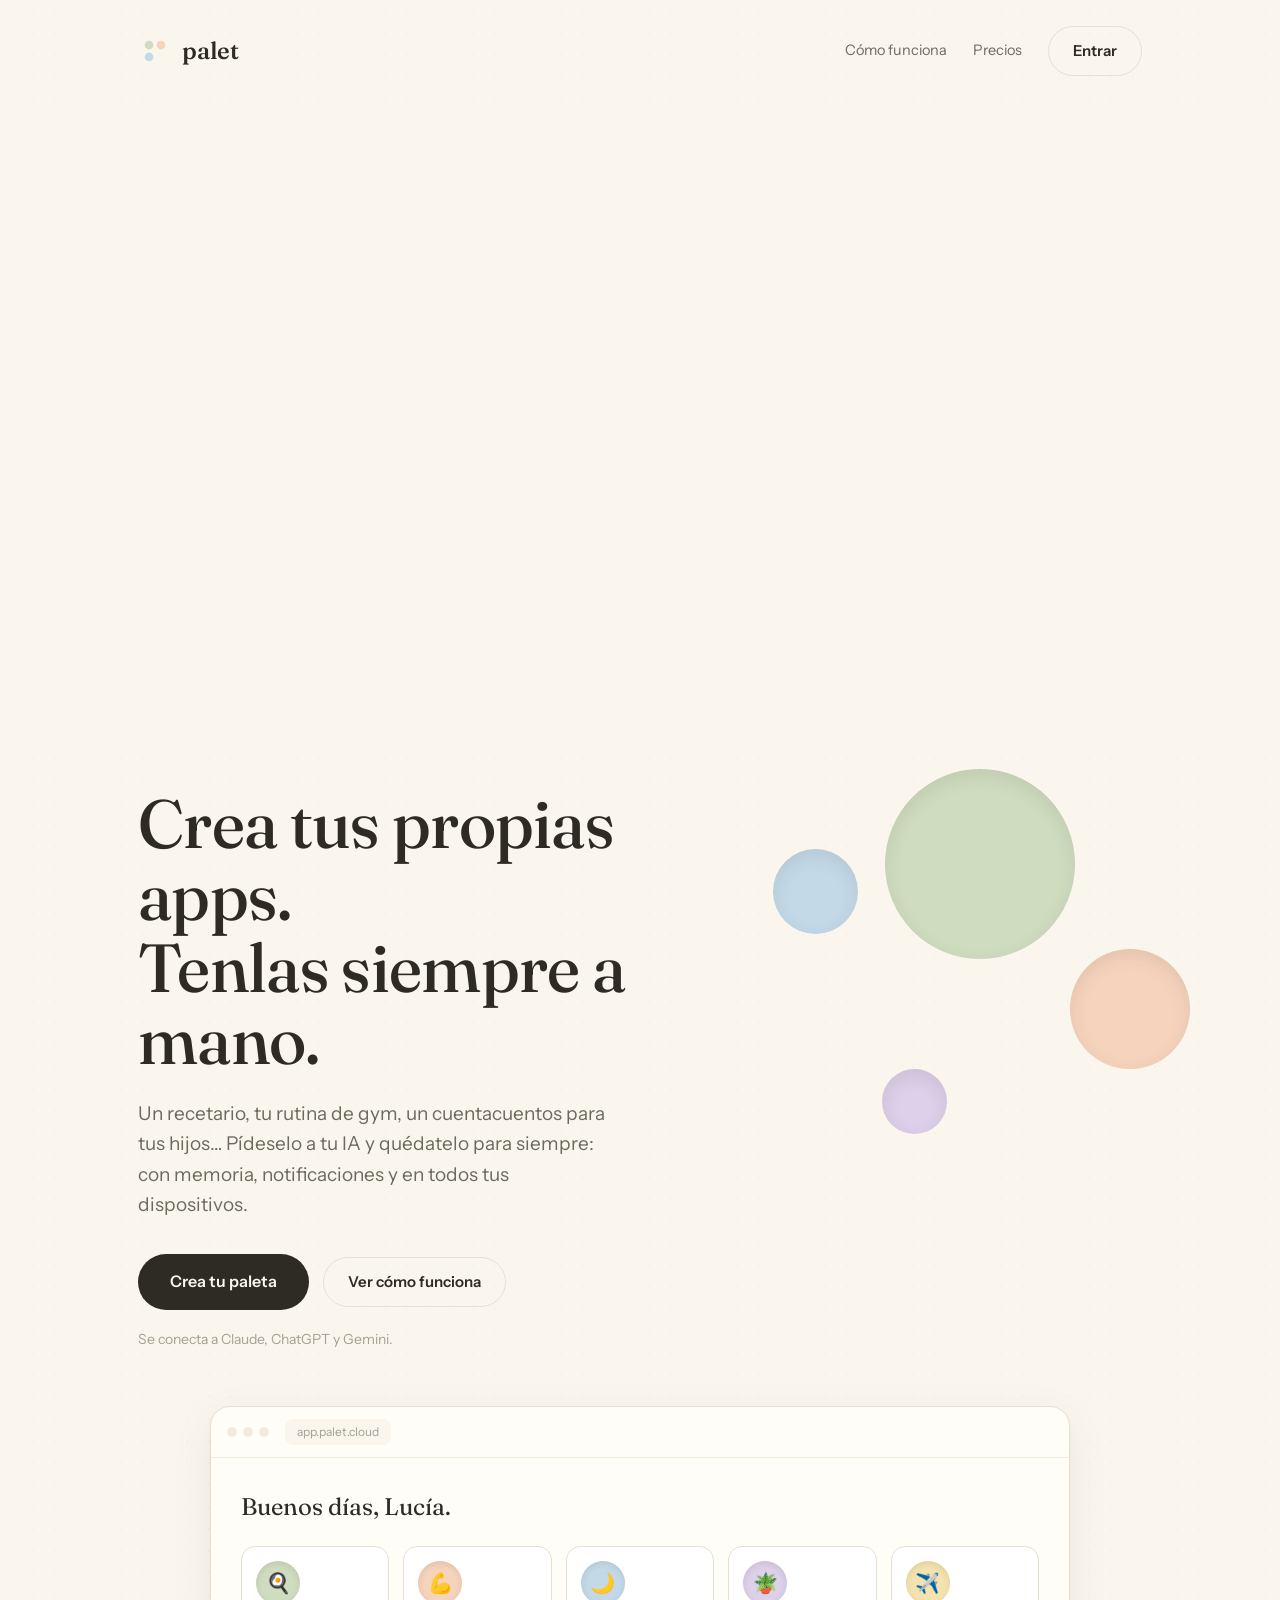
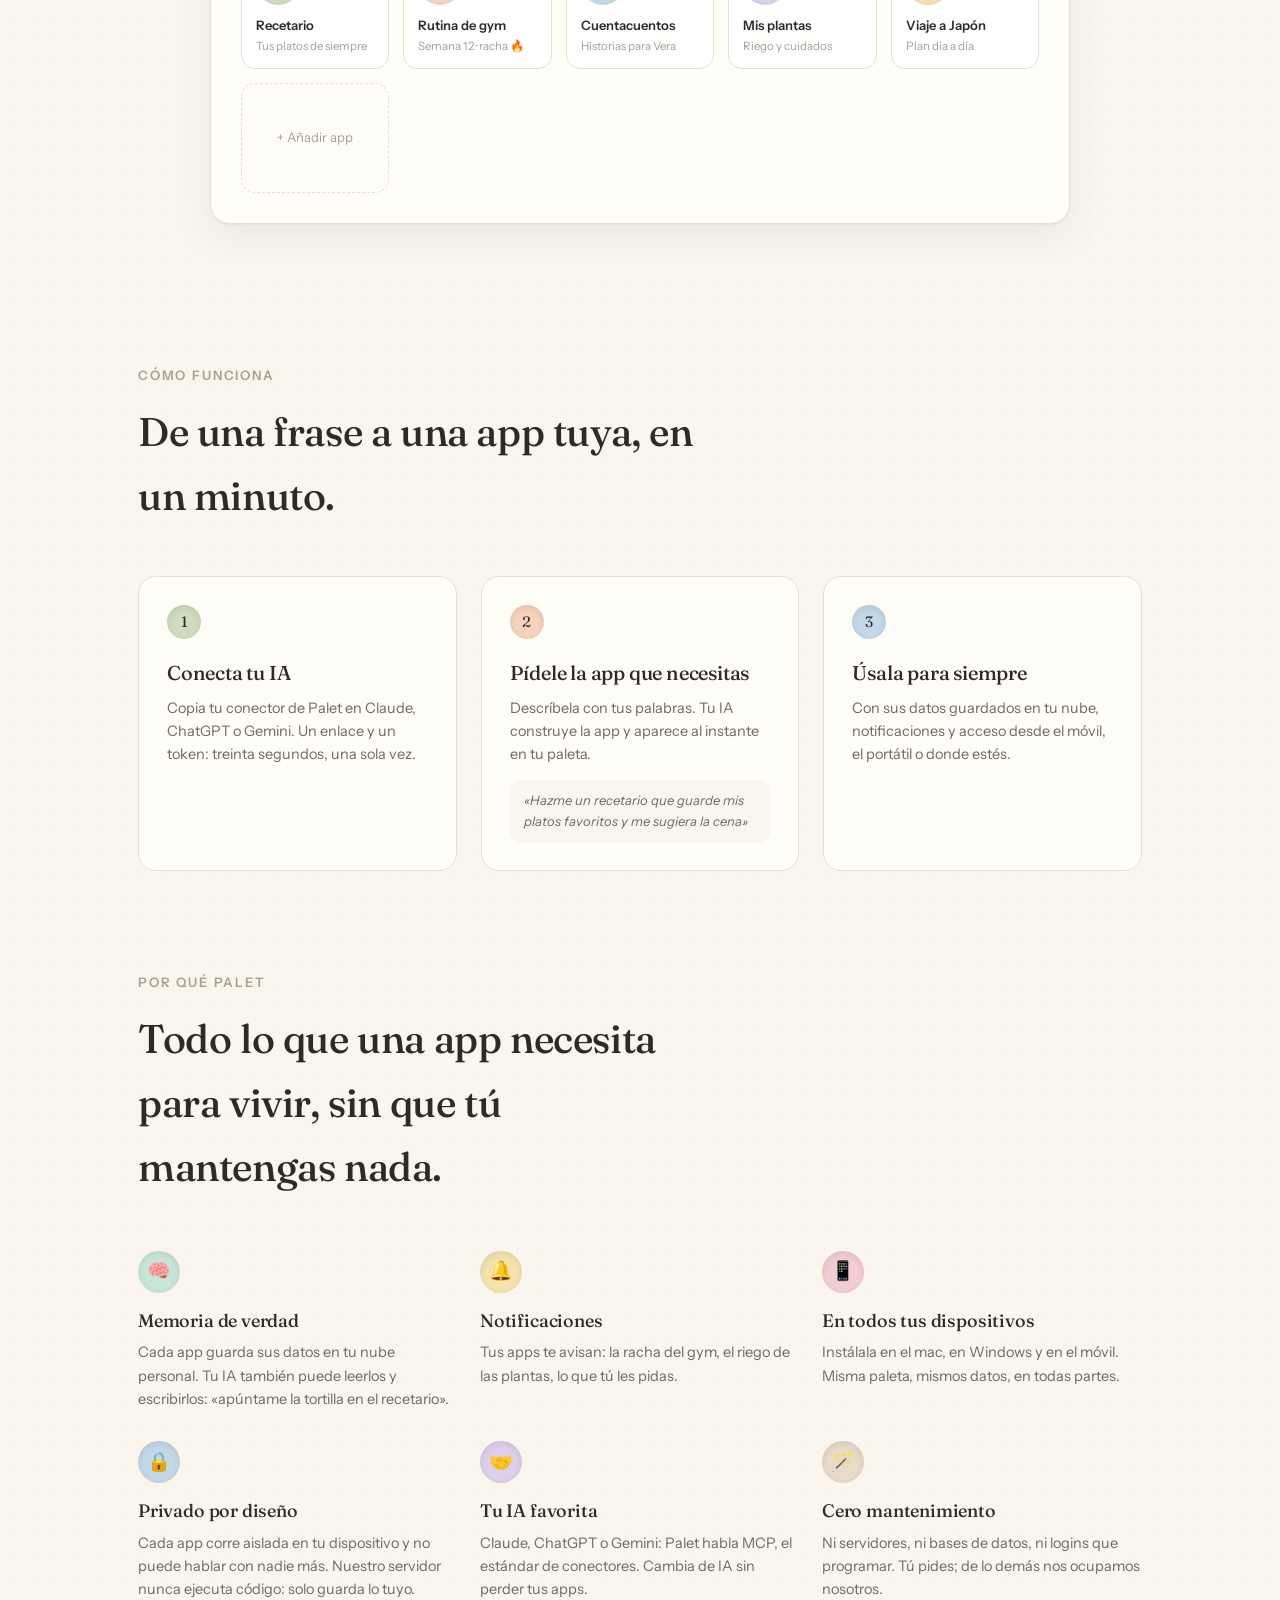
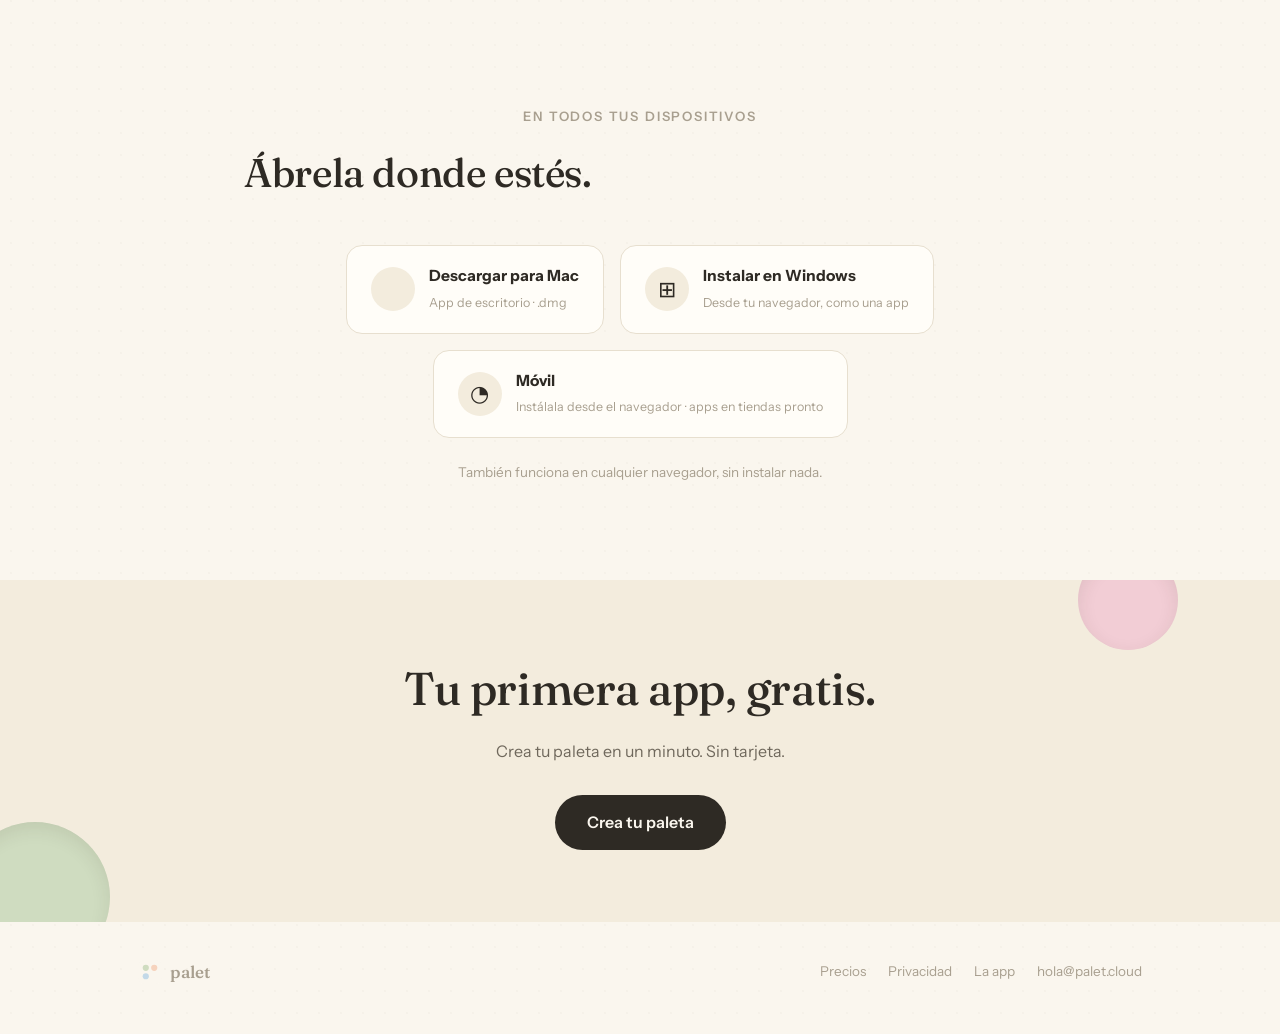
==== index.html @ 1992520c "vídeo de pincel en el hero Co-Authored-By: Claude Fable 5 <noreply@anthropic.com> Claude-Session: ht" ====
<!doctype html>
<html lang="es">
<head>
  <meta charset="utf-8">
  <meta name="viewport" content="width=device-width, initial-scale=1">
  <title>Palet — Crea tus propias apps. Tenlas siempre a mano.</title>
  <meta name="description" content="Pídele una app a tu IA y úsala para siempre: con memoria, notificaciones y en todos tus dispositivos. Palet se conecta a Claude, ChatGPT y Gemini.">
  <link rel="icon" href="icon.svg" type="image/svg+xml">
  <link rel="preconnect" href="https://fonts.googleapis.com">
  <link rel="preconnect" href="https://fonts.gstatic.com" crossorigin>
  <link href="https://fonts.googleapis.com/css2?family=Fraunces:ital,opsz,wght@0,9..144,300..700;1,9..144,300..700&family=Instrument+Sans:ital,wght@0,400..700;1,400..700&display=swap" rel="stylesheet">
  <link rel="stylesheet" href="styles.css">
  <meta property="og:title" content="Palet — Crea tus propias apps">
  <meta property="og:description" content="Tu paleta personal de utilidades creadas con IA: con memoria, notificaciones y en todos tus dispositivos.">
  <meta property="og:url" content="https://palet.cloud">
</head>
<body>

<div class="wrap">
  <nav>
    <a class="brand" href="/">
      <img src="icon.svg" alt="">
      <span>palet</span>
    </a>
    <div class="nav-links">
      <a href="#como">Cómo funciona</a>
      <a href="precios.html">Precios</a>
      <a class="btn ghost" href="https://app.palet.cloud">Entrar</a>
    </div>
  </nav>
</div>

<section class="reel">
  <video src="pincel.mp4" autoplay muted loop playsinline preload="metadata"></video>
</section>

<header class="hero">
  <span class="well" style="background:var(--sage);   width:190px;height:190px; top:30px;   right:16%;  animation-delay:0s"></span>
  <span class="well" style="background:var(--peach);  width:120px;height:120px; top:210px;  right:7%;   animation-delay:1.2s"></span>
  <span class="well" style="background:var(--sky);    width:85px; height:85px;  top:110px;  right:33%;  animation-delay:2.1s"></span>
  <span class="well" style="background:var(--lilac);  width:65px; height:65px;  top:330px;  right:26%;  animation-delay:0.7s"></span>
  <div class="wrap">
    <h1 class="reveal">Crea tus propias apps.<br>Tenlas siempre a mano.</h1>
    <p class="sub reveal d1">Un recetario, tu rutina de gym, un cuentacuentos para tus hijos… Pídeselo a tu IA y quédatelo para siempre: con memoria, notificaciones y en todos tus dispositivos.</p>
    <div class="cta-row reveal d2">
      <a class="btn big" href="https://app.palet.cloud">Crea tu paleta</a>
      <a class="btn ghost" href="#como">Ver cómo funciona</a>
    </div>
    <p class="connects reveal d3">Se conecta a Claude, ChatGPT y Gemini.</p>

    <div class="mock reveal d3" aria-hidden="true">
      <div class="mock-bar"><i></i><i></i><i></i><span>app.palet.cloud</span></div>
      <div class="mock-body">
        <div class="greet">Buenos días, Lucía.</div>
        <div class="mock-grid">
          <div class="tile"><span class="dot" style="background:var(--sage)">🍳</span>Recetario<small>Tus platos de siempre</small></div>
          <div class="tile"><span class="dot" style="background:var(--peach)">💪</span>Rutina de gym<small>Semana 12 · racha 🔥</small></div>
          <div class="tile"><span class="dot" style="background:var(--sky)">🌙</span>Cuentacuentos<small>Historias para Vera</small></div>
          <div class="tile"><span class="dot" style="background:var(--lilac)">🪴</span>Mis plantas<small>Riego y cuidados</small></div>
          <div class="tile"><span class="dot" style="background:var(--butter)">✈️</span>Viaje a Japón<small>Plan día a día</small></div>
          <div class="tile ghost-tile">+ Añadir app</div>
        </div>
      </div>
    </div>
  </div>
</header>

<section id="como">
  <div class="wrap">
    <p class="eyebrow">Cómo funciona</p>
    <h2>De una frase a una app tuya, en un minuto.</h2>
    <div class="steps">
      <div class="step">
        <span class="num" style="background:var(--sage)">1</span>
        <h3>Conecta tu IA</h3>
        <p>Copia tu conector de Palet en Claude, ChatGPT o Gemini. Un enlace y un token: treinta segundos, una sola vez.</p>
      </div>
      <div class="step">
        <span class="num" style="background:var(--peach)">2</span>
        <h3>Pídele la app que necesitas</h3>
        <p>Descríbela con tus palabras. Tu IA construye la app y aparece al instante en tu paleta.</p>
        <div class="example">«Hazme un recetario que guarde mis platos favoritos y me sugiera la cena»</div>
      </div>
      <div class="step">
        <span class="num" style="background:var(--sky)">3</span>
        <h3>Úsala para siempre</h3>
        <p>Con sus datos guardados en tu nube, notificaciones y acceso desde el móvil, el portátil o donde estés.</p>
      </div>
    </div>
  </div>
</section>

<section>
  <div class="wrap">
    <p class="eyebrow">Por qué Palet</p>
    <h2>Todo lo que una app necesita para vivir, sin que tú mantengas nada.</h2>
    <div class="features">
      <div class="feature">
        <span class="ico" style="background:var(--mint)">🧠</span>
        <h3>Memoria de verdad</h3>
        <p>Cada app guarda sus datos en tu nube personal. Tu IA también puede leerlos y escribirlos: «apúntame la tortilla en el recetario».</p>
      </div>
      <div class="feature">
        <span class="ico" style="background:var(--butter)">🔔</span>
        <h3>Notificaciones</h3>
        <p>Tus apps te avisan: la racha del gym, el riego de las plantas, lo que tú les pidas.</p>
      </div>
      <div class="feature">
        <span class="ico" style="background:var(--rose)">📱</span>
        <h3>En todos tus dispositivos</h3>
        <p>Instálala en el mac, en Windows y en el móvil. Misma paleta, mismos datos, en todas partes.</p>
      </div>
      <div class="feature">
        <span class="ico" style="background:var(--sky)">🔒</span>
        <h3>Privado por diseño</h3>
        <p>Cada app corre aislada en tu dispositivo y no puede hablar con nadie más. Nuestro servidor nunca ejecuta código: solo guarda lo tuyo.</p>
      </div>
      <div class="feature">
        <span class="ico" style="background:var(--lilac)">🤝</span>
        <h3>Tu IA favorita</h3>
        <p>Claude, ChatGPT o Gemini: Palet habla MCP, el estándar de conectores. Cambia de IA sin perder tus apps.</p>
      </div>
      <div class="feature">
        <span class="ico" style="background:var(--sand)">🪄</span>
        <h3>Cero mantenimiento</h3>
        <p>Ni servidores, ni bases de datos, ni logins que programar. Tú pides; de lo demás nos ocupamos nosotros.</p>
      </div>
    </div>
  </div>
</section>

<section id="descargar">
  <div class="wrap">
    <p class="eyebrow">En todos tus dispositivos</p>
    <h2>Ábrela donde estés.</h2>
    <div class="downloads">
      <a class="download" href="https://github.com/javiarenas/palet-site/releases/latest/download/Palet.dmg">
        <span class="dl-ico"></span>
        <span><strong>Descargar para Mac</strong><small>App de escritorio · .dmg</small></span>
      </a>
      <a class="download" href="https://app.palet.cloud" data-install>
        <span class="dl-ico">⊞</span>
        <span><strong>Instalar en Windows</strong><small>Desde tu navegador, como una app</small></span>
      </a>
      <a class="download" href="https://app.palet.cloud">
        <span class="dl-ico">◔</span>
        <span><strong>Móvil</strong><small>Instálala desde el navegador · apps en tiendas pronto</small></span>
      </a>
    </div>
    <p class="dl-note">También funciona en cualquier navegador, sin instalar nada.</p>
  </div>
</section>

<div class="cta-band">
  <span class="well" style="background:var(--sage);  width:150px;height:150px; left:-40px; bottom:-50px"></span>
  <span class="well" style="background:var(--rose);  width:100px;height:100px; right:8%;  top:-30px"></span>
  <h2>Tu primera app, gratis.</h2>
  <p>Crea tu paleta en un minuto. Sin tarjeta.</p>
  <a class="btn big" href="https://app.palet.cloud">Crea tu paleta</a>
</div>

<footer>
  <div class="wrap">
    <a class="brand" href="/" style="gap:8px"><img src="icon.svg" alt="" style="width:24px;height:24px;border-radius:6px"><span style="font-size:17px">palet</span></a>
    <div class="links">
      <a href="precios.html">Precios</a>
      <a href="privacidad.html">Privacidad</a>
      <a href="https://app.palet.cloud">La app</a>
      <a href="mailto:hola@palet.cloud">hola@palet.cloud</a>
    </div>
  </div>
</footer>

<script>
  let deferred;
  window.addEventListener("beforeinstallprompt", (e) => { e.preventDefault(); deferred = e; });
  document.querySelector("[data-install]")?.addEventListener("click", async (e) => {
    if (deferred) { e.preventDefault(); deferred.prompt(); deferred = null; }
  });
</script>
</body>
</html>
---- styles.css ----
/* palet.cloud — web de producto */

:root {
  --cream: #faf6ee;
  --cream-deep: #f3ecdd;
  --paper: #fffdf8;
  --ink: #2e2a24;
  --ink-soft: #6f685c;
  --ink-faint: #a89f8f;
  --line: #e7dfcf;
  --sage: #cfdcc0;
  --peach: #f6d3bd;
  --sky: #c3d9e8;
  --lilac: #dcd0ea;
  --butter: #f4e3ae;
  --rose: #f2cdd5;
  --mint: #c8e6d7;
  --sand: #e8dcc8;
  --font-display: "Fraunces", Georgia, serif;
  --font-body: "Instrument Sans", -apple-system, sans-serif;
  --shadow: 0 1px 2px rgba(62, 51, 34, 0.05), 0 12px 40px rgba(62, 51, 34, 0.08);
}

* { box-sizing: border-box; }

body {
  margin: 0;
  background: var(--cream);
  color: var(--ink);
  font-family: var(--font-body);
  font-size: 16px;
  line-height: 1.6;
  -webkit-font-smoothing: antialiased;
  background-image: radial-gradient(rgba(62, 51, 34, 0.025) 1px, transparent 1px);
  background-size: 22px 22px;
}

.wrap { max-width: 1060px; margin: 0 auto; padding: 0 28px; }

h1, h2, h3 { font-family: var(--font-display); font-weight: 480; letter-spacing: -0.01em; margin: 0; }

a { color: inherit; }

/* ——— nav ——— */

nav {
  display: flex; align-items: center; justify-content: space-between;
  padding: 26px 0;
}
.brand { display: flex; align-items: center; gap: 10px; text-decoration: none; }
.brand img { width: 34px; height: 34px; border-radius: 9px; }
.brand span { font-family: var(--font-display); font-size: 24px; font-weight: 550; }
.nav-links { display: flex; align-items: center; gap: 26px; font-size: 14.5px; }
.nav-links a { text-decoration: none; color: var(--ink-soft); }
.nav-links a:hover { color: var(--ink); }

.btn {
  display: inline-block; text-decoration: none; border: 0; cursor: pointer;
  border-radius: 999px; padding: 12px 24px; font-size: 15px; font-weight: 600;
  background: var(--ink); color: var(--cream); font-family: var(--font-body);
  transition: transform 0.16s ease, box-shadow 0.16s ease;
}
.btn:hover { transform: translateY(-2px); box-shadow: var(--shadow); }
.btn.big { padding: 15px 32px; font-size: 16px; }
.btn.ghost { background: transparent; color: var(--ink); border: 1px solid var(--line); }
.btn.ghost:hover { background: var(--paper); }

/* ——— hero ——— */

.hero { position: relative; padding: 72px 0 40px; overflow: hidden; }
.hero h1 {
  font-size: clamp(40px, 6.5vw, 68px);
  line-height: 1.06; max-width: 640px; position: relative; z-index: 1;
}
.hero p.sub {
  font-size: 19px; color: var(--ink-soft); max-width: 480px;
  margin: 24px 0 34px; position: relative; z-index: 1;
}
.hero .connects { font-size: 14px; color: var(--ink-faint); margin-top: 18px; position: relative; z-index: 1; }
.hero .cta-row { display: flex; gap: 14px; align-items: center; position: relative; z-index: 1; flex-wrap: wrap; }

.well { position: absolute; border-radius: 50%; box-shadow: inset 0 6px 18px rgba(62, 51, 34, 0.10); }
.hero .well { animation: floaty 9s ease-in-out infinite; }
@keyframes floaty { 0%, 100% { transform: translateY(0); } 50% { transform: translateY(-14px); } }

/* ——— mock de la app ——— */

.mock {
  margin: 56px auto 0; max-width: 860px;
  background: var(--paper); border: 1px solid var(--line); border-radius: 20px;
  box-shadow: var(--shadow); overflow: hidden; position: relative; z-index: 1;
}
.mock .mock-bar {
  display: flex; align-items: center; gap: 6px; padding: 12px 16px;
  border-bottom: 1px solid var(--cream-deep);
}
.mock .mock-bar i { width: 10px; height: 10px; border-radius: 50%; background: var(--cream-deep); }
.mock .mock-bar span {
  margin-left: 10px; font-size: 12px; color: var(--ink-faint);
  background: var(--cream); border-radius: 8px; padding: 3px 12px;
}
.mock-body { padding: 30px; }
.mock-body .greet { font-family: var(--font-display); font-size: 24px; }
.mock-grid { display: grid; grid-template-columns: repeat(auto-fill, minmax(130px, 1fr)); gap: 14px; margin-top: 20px; }
.tile {
  background: #fff; border: 1px solid var(--line); border-radius: 14px; padding: 14px;
  font-size: 13px; font-weight: 600;
}
.tile .dot {
  width: 44px; height: 44px; border-radius: 50%; display: grid; place-items: center;
  font-size: 20px; margin-bottom: 10px; box-shadow: inset 0 2px 6px rgba(62, 51, 34, 0.12);
}
.tile small { display: block; font-weight: 400; color: var(--ink-faint); font-size: 11.5px; line-height: 1.4; margin-top: 2px; }
.tile.ghost-tile {
  border-style: dashed; background: transparent; display: grid; place-items: center;
  color: var(--ink-faint); font-weight: 400; min-height: 110px;
}

/* ——— secciones ——— */

section { padding: 88px 0 0; }
.eyebrow {
  font-size: 13px; letter-spacing: 0.14em; text-transform: uppercase;
  color: var(--ink-faint); margin-bottom: 14px; font-weight: 600;
}
section > .wrap > h2 { font-size: clamp(28px, 4vw, 40px); max-width: 560px; }
.section-sub { color: var(--ink-soft); max-width: 520px; margin-top: 14px; }

.steps { display: grid; grid-template-columns: repeat(3, 1fr); gap: 24px; margin-top: 48px; }
@media (max-width: 800px) { .steps { grid-template-columns: 1fr; } }
.step {
  background: var(--paper); border: 1px solid var(--line); border-radius: 18px; padding: 28px;
}
.step .num {
  font-family: var(--font-display); font-size: 15px; width: 34px; height: 34px;
  border-radius: 50%; display: grid; place-items: center; margin-bottom: 18px;
  box-shadow: inset 0 2px 6px rgba(62, 51, 34, 0.12);
}
.step h3 { font-size: 20px; margin-bottom: 8px; }
.step p { color: var(--ink-soft); font-size: 14.5px; margin: 0; }
.step .example {
  margin-top: 14px; background: var(--cream); border-radius: 10px; padding: 10px 14px;
  font-size: 13px; color: var(--ink-soft); font-style: italic;
}

.features { display: grid; grid-template-columns: repeat(3, 1fr); gap: 22px; margin-top: 48px; }
@media (max-width: 800px) { .features { grid-template-columns: 1fr; } }
.feature { padding: 4px 0; }
.feature .ico {
  width: 42px; height: 42px; border-radius: 50%; display: grid; place-items: center;
  font-size: 19px; margin-bottom: 14px; box-shadow: inset 0 2px 6px rgba(62, 51, 34, 0.12);
}
.feature h3 { font-size: 18px; margin-bottom: 6px; }
.feature p { color: var(--ink-soft); font-size: 14.5px; margin: 0; }

/* ——— banda final ——— */

.cta-band {
  margin: 96px 0 0; padding: 72px 28px; text-align: center;
  background: var(--cream-deep); position: relative; overflow: hidden;
}
.cta-band h2 { font-size: clamp(30px, 4.5vw, 46px); position: relative; z-index: 1; }
.cta-band p { color: var(--ink-soft); margin: 14px 0 30px; position: relative; z-index: 1; }
.cta-band .btn { position: relative; z-index: 1; }

footer { padding: 36px 0 48px; }
footer .wrap { display: flex; align-items: center; justify-content: space-between; gap: 16px; flex-wrap: wrap; }
footer, footer a { color: var(--ink-faint); font-size: 13.5px; text-decoration: none; }
footer a:hover { color: var(--ink); }
footer .links { display: flex; gap: 22px; }

/* ——— pricing ——— */

.pricing-head { text-align: center; padding: 64px 0 8px; }
.pricing-head h1 { font-size: clamp(34px, 5vw, 54px); }
.pricing-head p { color: var(--ink-soft); max-width: 460px; margin: 18px auto 0; }

.plans { display: grid; grid-template-columns: repeat(3, 1fr); gap: 22px; margin-top: 54px; align-items: stretch; }
@media (max-width: 860px) { .plans { grid-template-columns: 1fr; max-width: 420px; margin-left: auto; margin-right: auto; } }
.plan {
  background: var(--paper); border: 1px solid var(--line); border-radius: 20px;
  padding: 32px 28px; display: flex; flex-direction: column; position: relative;
}
.plan.featured { border-color: var(--ink); box-shadow: var(--shadow); }
.plan .tag {
  position: absolute; top: -12px; left: 28px; background: var(--ink); color: var(--cream);
  font-size: 11.5px; font-weight: 700; letter-spacing: 0.06em; border-radius: 999px; padding: 4px 12px;
}
.plan .well-mini {
  width: 40px; height: 40px; border-radius: 50%; box-shadow: inset 0 2px 6px rgba(62,51,34,.12);
  margin-bottom: 16px;
}
.plan h2 { font-size: 26px; }
.plan .price { font-size: 34px; font-family: var(--font-display); margin: 14px 0 2px; }
.plan .price small { font-size: 14px; font-family: var(--font-body); color: var(--ink-faint); }
.plan .for { color: var(--ink-soft); font-size: 14px; margin-bottom: 20px; }
.plan ul { list-style: none; padding: 0; margin: 0 0 28px; flex: 1; }
.plan li { padding: 8px 0; border-bottom: 1px solid var(--cream-deep); font-size: 14.5px; color: var(--ink-soft); }
.plan li strong { color: var(--ink); }
.plan .btn { text-align: center; }

.faq { max-width: 680px; margin: 80px auto 0; }
.faq h2 { font-size: 30px; margin-bottom: 24px; }
.faq details {
  border-bottom: 1px solid var(--line); padding: 18px 0;
}
.faq summary { cursor: pointer; font-weight: 600; font-size: 15.5px; }
.faq details p { color: var(--ink-soft); font-size: 14.5px; margin: 12px 0 0; }

/* ——— reveal ——— */

.reveal { opacity: 0; transform: translateY(18px); animation: rise 0.7s ease forwards; }
.reveal.d1 { animation-delay: 0.08s; } .reveal.d2 { animation-delay: 0.16s; } .reveal.d3 { animation-delay: 0.24s; }
@keyframes rise { to { opacity: 1; transform: translateY(0); } }
@media (prefers-reduced-motion: reduce) {
  .reveal { animation: none; opacity: 1; transform: none; }
  .hero .well { animation: none; }
}


/* ————— descargas ————— */
#descargar { text-align: center; }
.downloads { display: flex; gap: 16px; justify-content: center; flex-wrap: wrap; margin-top: 40px; }
.download {
  display: flex; align-items: center; gap: 14px; text-decoration: none;
  background: var(--paper); border: 1px solid var(--line); border-radius: 16px;
  padding: 18px 24px; min-width: 240px; text-align: left;
  transition: transform 0.16s ease, box-shadow 0.16s ease;
}
.download:hover { transform: translateY(-2px); box-shadow: var(--shadow); }
.download .dl-ico {
  width: 44px; height: 44px; border-radius: 50%; display: grid; place-items: center;
  font-size: 22px; background: var(--cream-deep); flex-shrink: 0;
}
.download strong { display: block; font-size: 15.5px; }
.download small { color: var(--ink-faint); font-size: 12.5px; }
.dl-note { color: var(--ink-faint); font-size: 13.5px; margin-top: 24px; }

/* ——— reel de pincel (vídeo de marca 21:9) ——— */
.reel { width: 100%; background: #faf6ee; line-height: 0; }
.reel video { width: 100%; height: auto; display: block; aspect-ratio: 21 / 9; object-fit: cover; }
.hero { padding-top: 48px; }
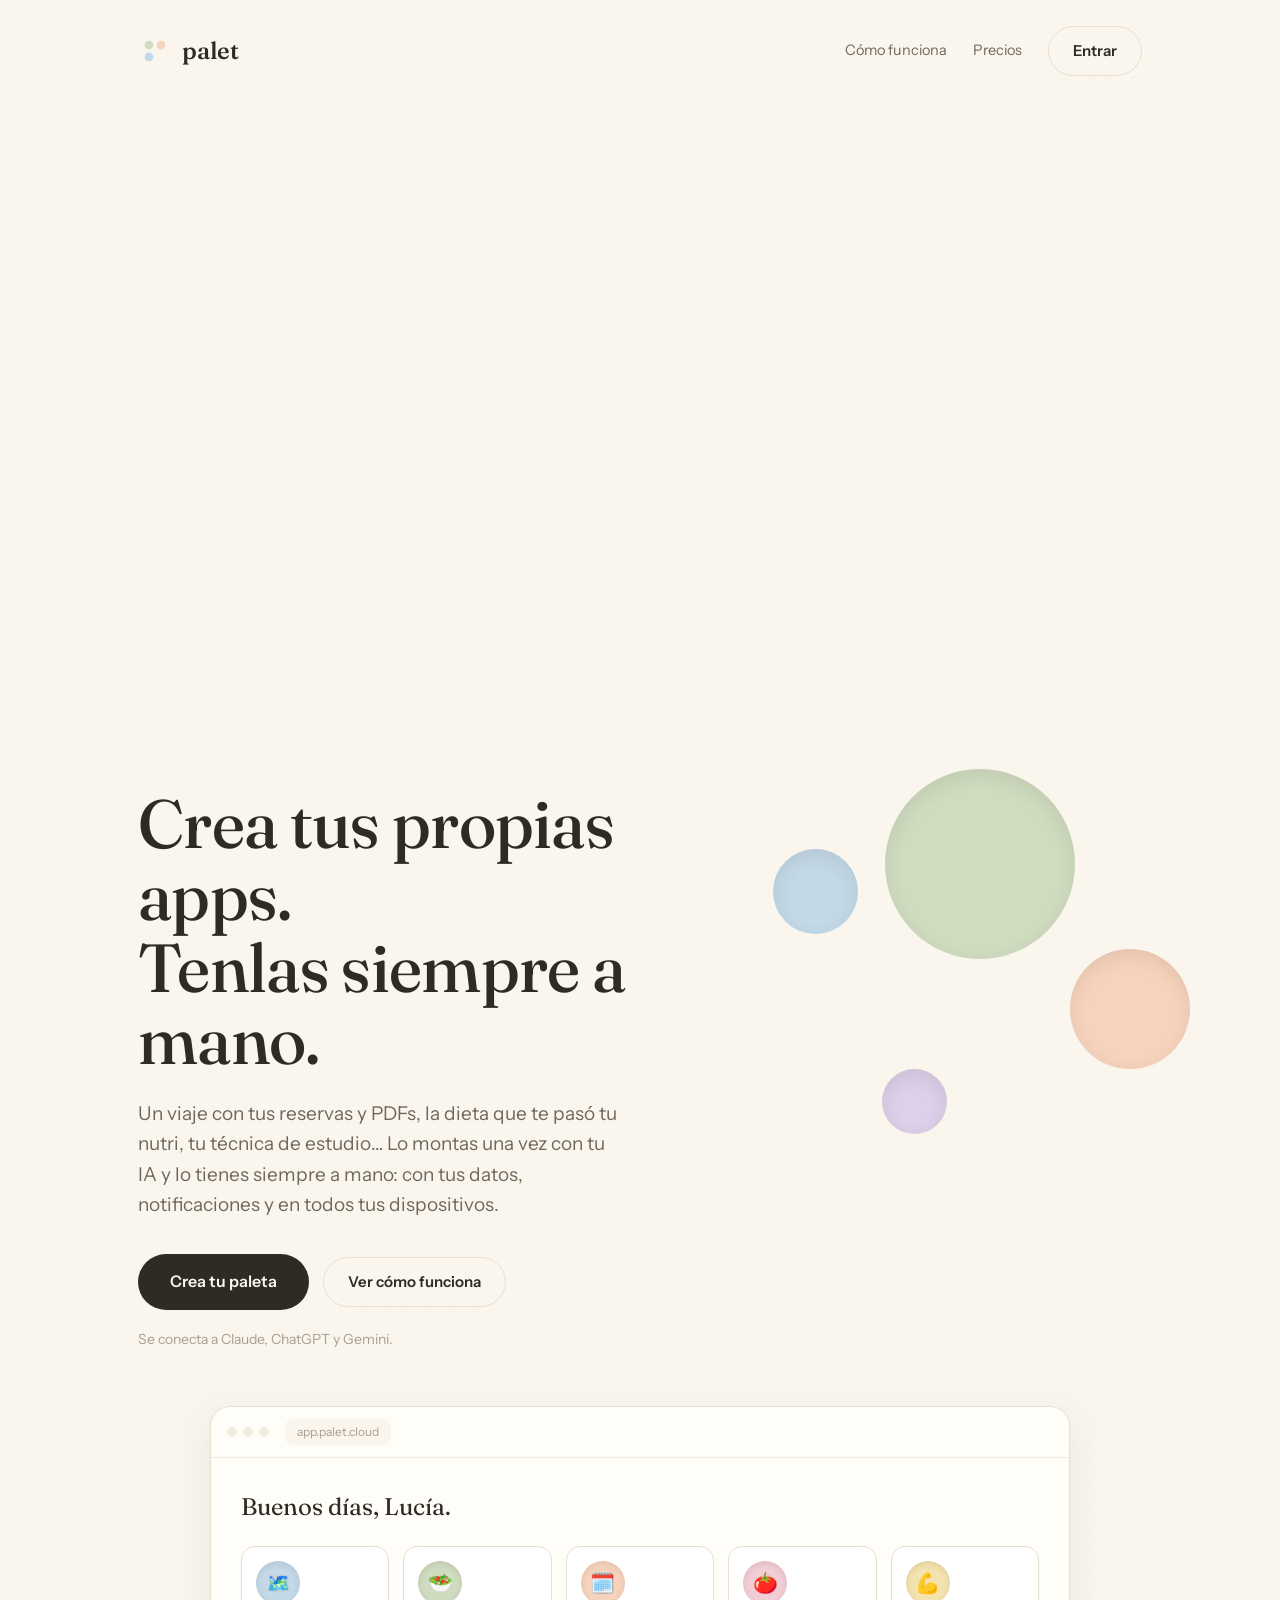
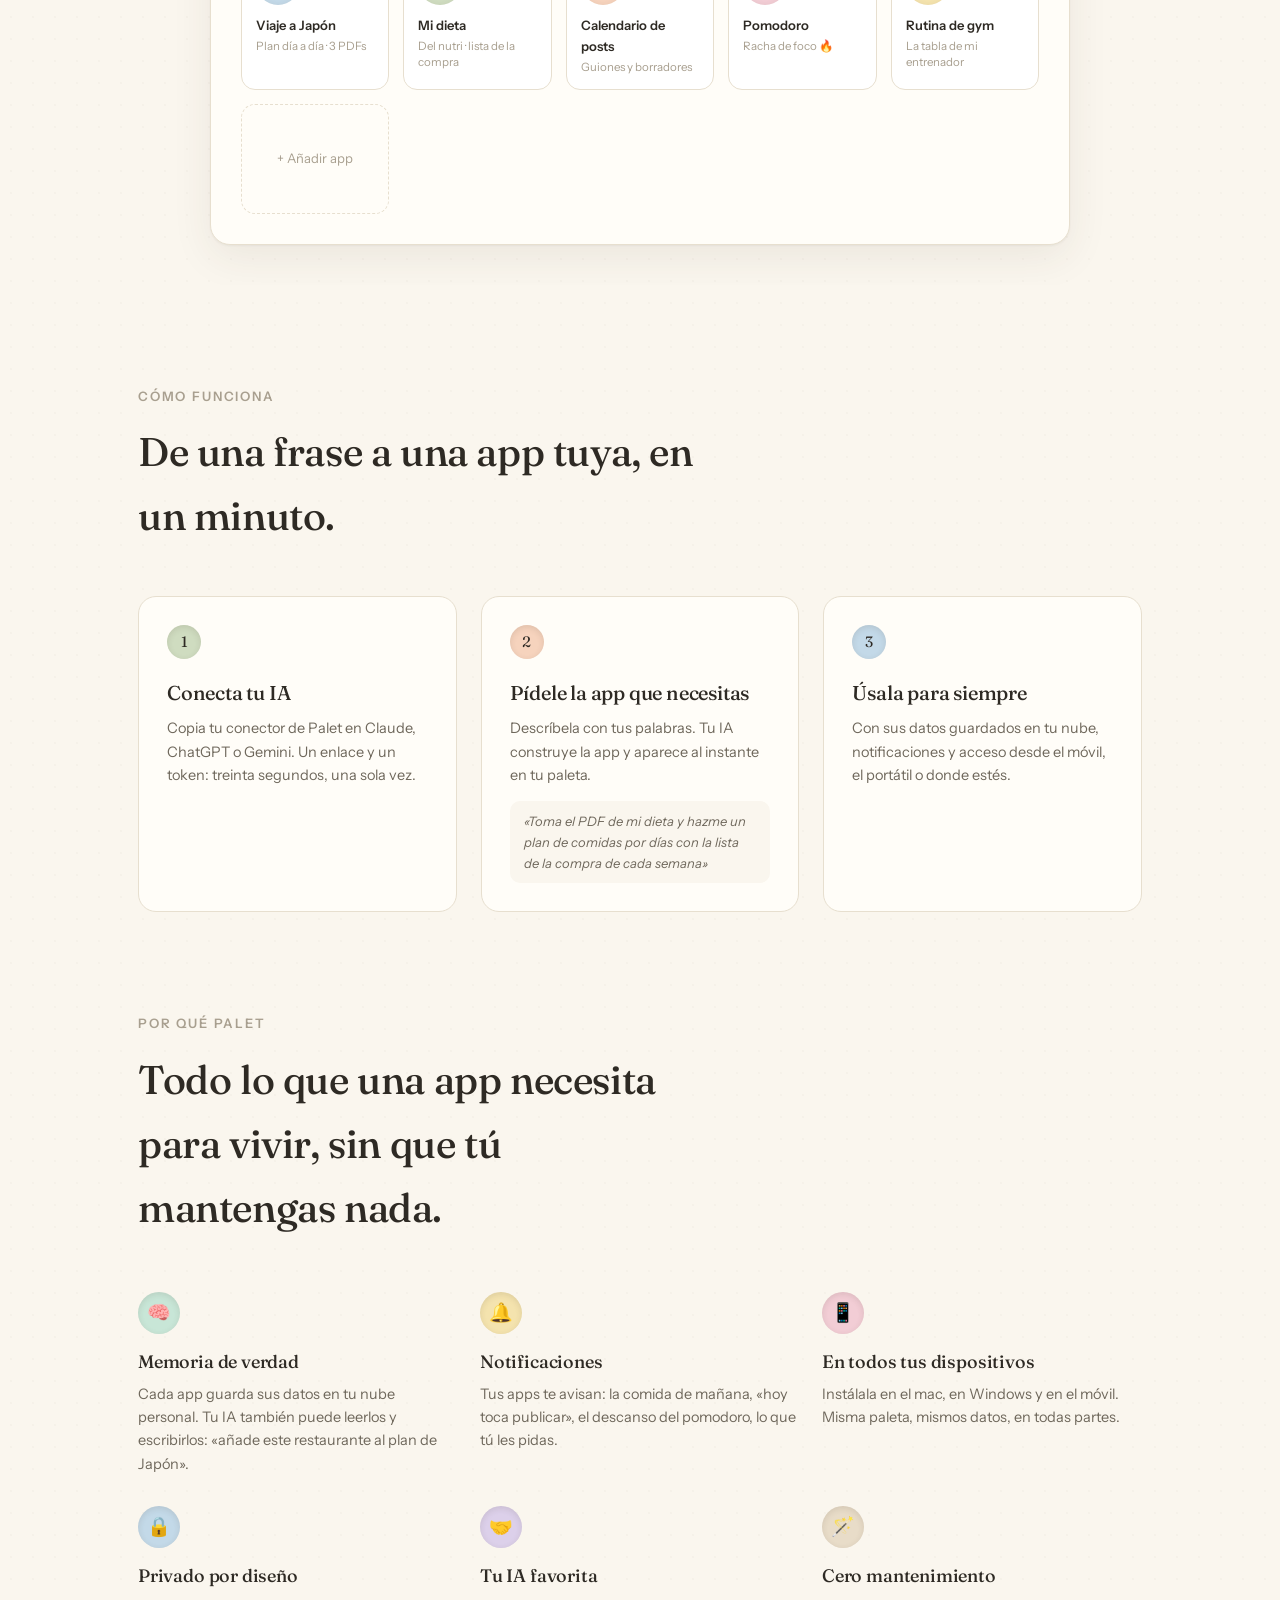
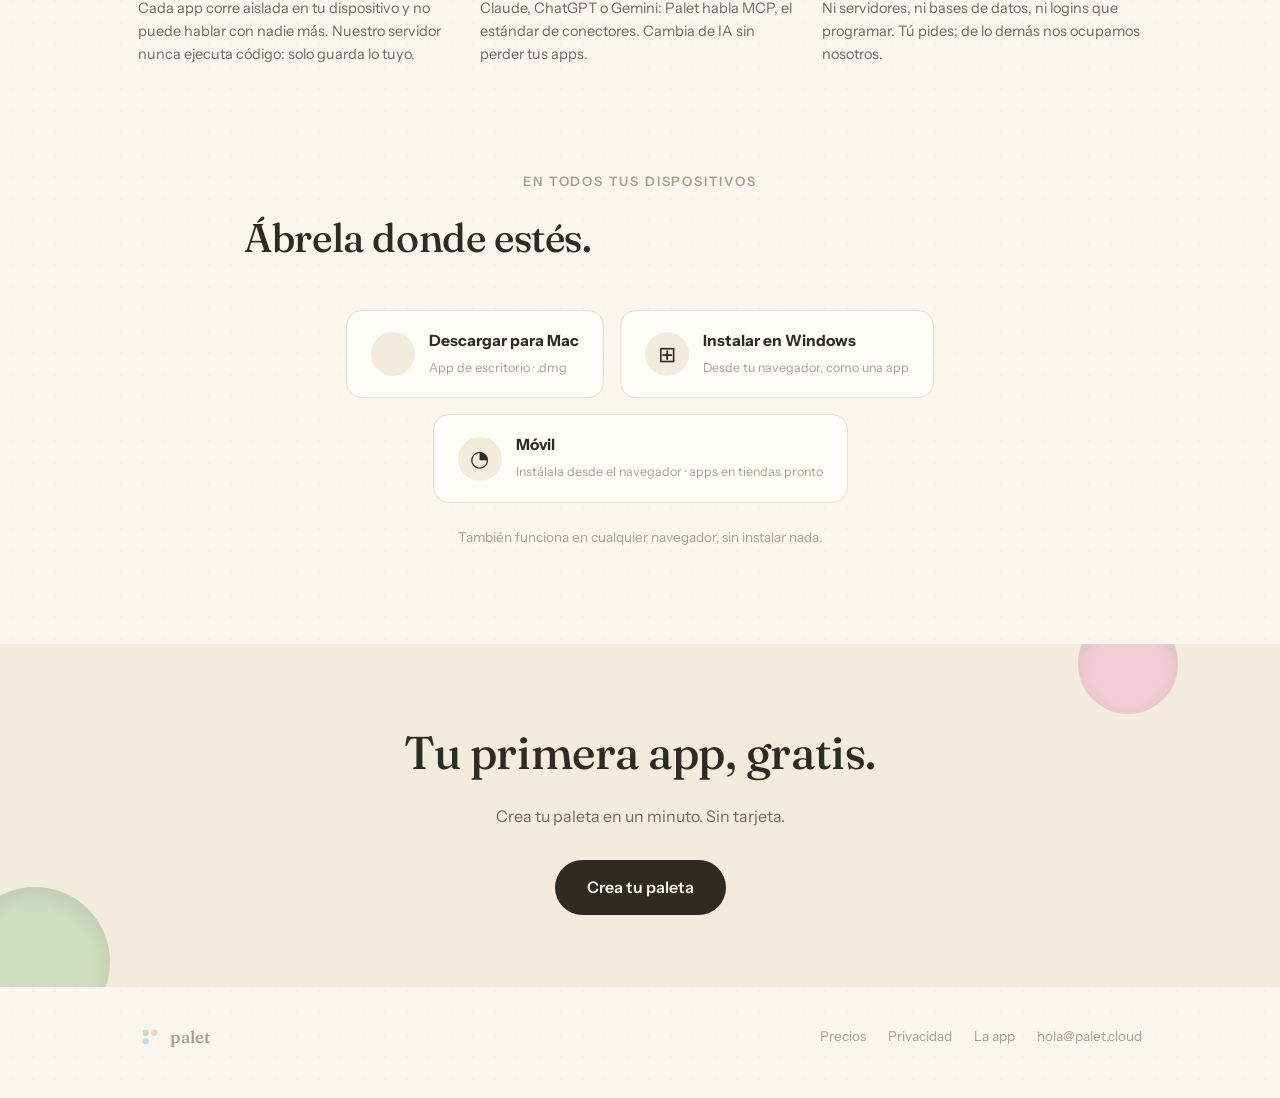
==== commit cc1647d9: "Reenfoque de ejemplos + precios (Atelier 10 apps, Maestro 2 GB) - Hero y mock: viaje con PDFs, dieta" ====
--- a/index.html
+++ b/index.html
@@ -41,7 +41,7 @@
   <span class="well" style="background:var(--lilac);  width:65px; height:65px;  top:330px;  right:26%;  animation-delay:0.7s"></span>
   <div class="wrap">
     <h1 class="reveal">Crea tus propias apps.<br>Tenlas siempre a mano.</h1>
-    <p class="sub reveal d1">Un recetario, tu rutina de gym, un cuentacuentos para tus hijos… Pídeselo a tu IA y quédatelo para siempre: con memoria, notificaciones y en todos tus dispositivos.</p>
+    <p class="sub reveal d1">Un viaje con tus reservas y PDFs, la dieta que te pasó tu nutri, tu técnica de estudio… Lo montas una vez con tu IA y lo tienes siempre a mano: con tus datos, notificaciones y en todos tus dispositivos.</p>
     <div class="cta-row reveal d2">
       <a class="btn big" href="https://app.palet.cloud">Crea tu paleta</a>
       <a class="btn ghost" href="#como">Ver cómo funciona</a>
@@ -53,11 +53,11 @@
       <div class="mock-body">
         <div class="greet">Buenos días, Lucía.</div>
         <div class="mock-grid">
-          <div class="tile"><span class="dot" style="background:var(--sage)">🍳</span>Recetario<small>Tus platos de siempre</small></div>
-          <div class="tile"><span class="dot" style="background:var(--peach)">💪</span>Rutina de gym<small>Semana 12 · racha 🔥</small></div>
-          <div class="tile"><span class="dot" style="background:var(--sky)">🌙</span>Cuentacuentos<small>Historias para Vera</small></div>
-          <div class="tile"><span class="dot" style="background:var(--lilac)">🪴</span>Mis plantas<small>Riego y cuidados</small></div>
-          <div class="tile"><span class="dot" style="background:var(--butter)">✈️</span>Viaje a Japón<small>Plan día a día</small></div>
+          <div class="tile"><span class="dot" style="background:var(--sky)">🗺️</span>Viaje a Japón<small>Plan día a día · 3 PDFs</small></div>
+          <div class="tile"><span class="dot" style="background:var(--sage)">🥗</span>Mi dieta<small>Del nutri · lista de la compra</small></div>
+          <div class="tile"><span class="dot" style="background:var(--peach)">🗓️</span>Calendario de posts<small>Guiones y borradores</small></div>
+          <div class="tile"><span class="dot" style="background:var(--rose)">🍅</span>Pomodoro<small>Racha de foco 🔥</small></div>
+          <div class="tile"><span class="dot" style="background:var(--butter)">💪</span>Rutina de gym<small>La tabla de mi entrenador</small></div>
           <div class="tile ghost-tile">+ Añadir app</div>
         </div>
       </div>
@@ -79,7 +79,7 @@
         <span class="num" style="background:var(--peach)">2</span>
         <h3>Pídele la app que necesitas</h3>
         <p>Descríbela con tus palabras. Tu IA construye la app y aparece al instante en tu paleta.</p>
-        <div class="example">«Hazme un recetario que guarde mis platos favoritos y me sugiera la cena»</div>
+        <div class="example">«Toma el PDF de mi dieta y hazme un plan de comidas por días con la lista de la compra de cada semana»</div>
       </div>
       <div class="step">
         <span class="num" style="background:var(--sky)">3</span>
@@ -98,12 +98,12 @@
       <div class="feature">
         <span class="ico" style="background:var(--mint)">🧠</span>
         <h3>Memoria de verdad</h3>
-        <p>Cada app guarda sus datos en tu nube personal. Tu IA también puede leerlos y escribirlos: «apúntame la tortilla en el recetario».</p>
+        <p>Cada app guarda sus datos en tu nube personal. Tu IA también puede leerlos y escribirlos: «añade este restaurante al plan de Japón».</p>
       </div>
       <div class="feature">
         <span class="ico" style="background:var(--butter)">🔔</span>
         <h3>Notificaciones</h3>
-        <p>Tus apps te avisan: la racha del gym, el riego de las plantas, lo que tú les pidas.</p>
+        <p>Tus apps te avisan: la comida de mañana, «hoy toca publicar», el descanso del pomodoro, lo que tú les pidas.</p>
       </div>
       <div class="feature">
         <span class="ico" style="background:var(--rose)">📱</span>
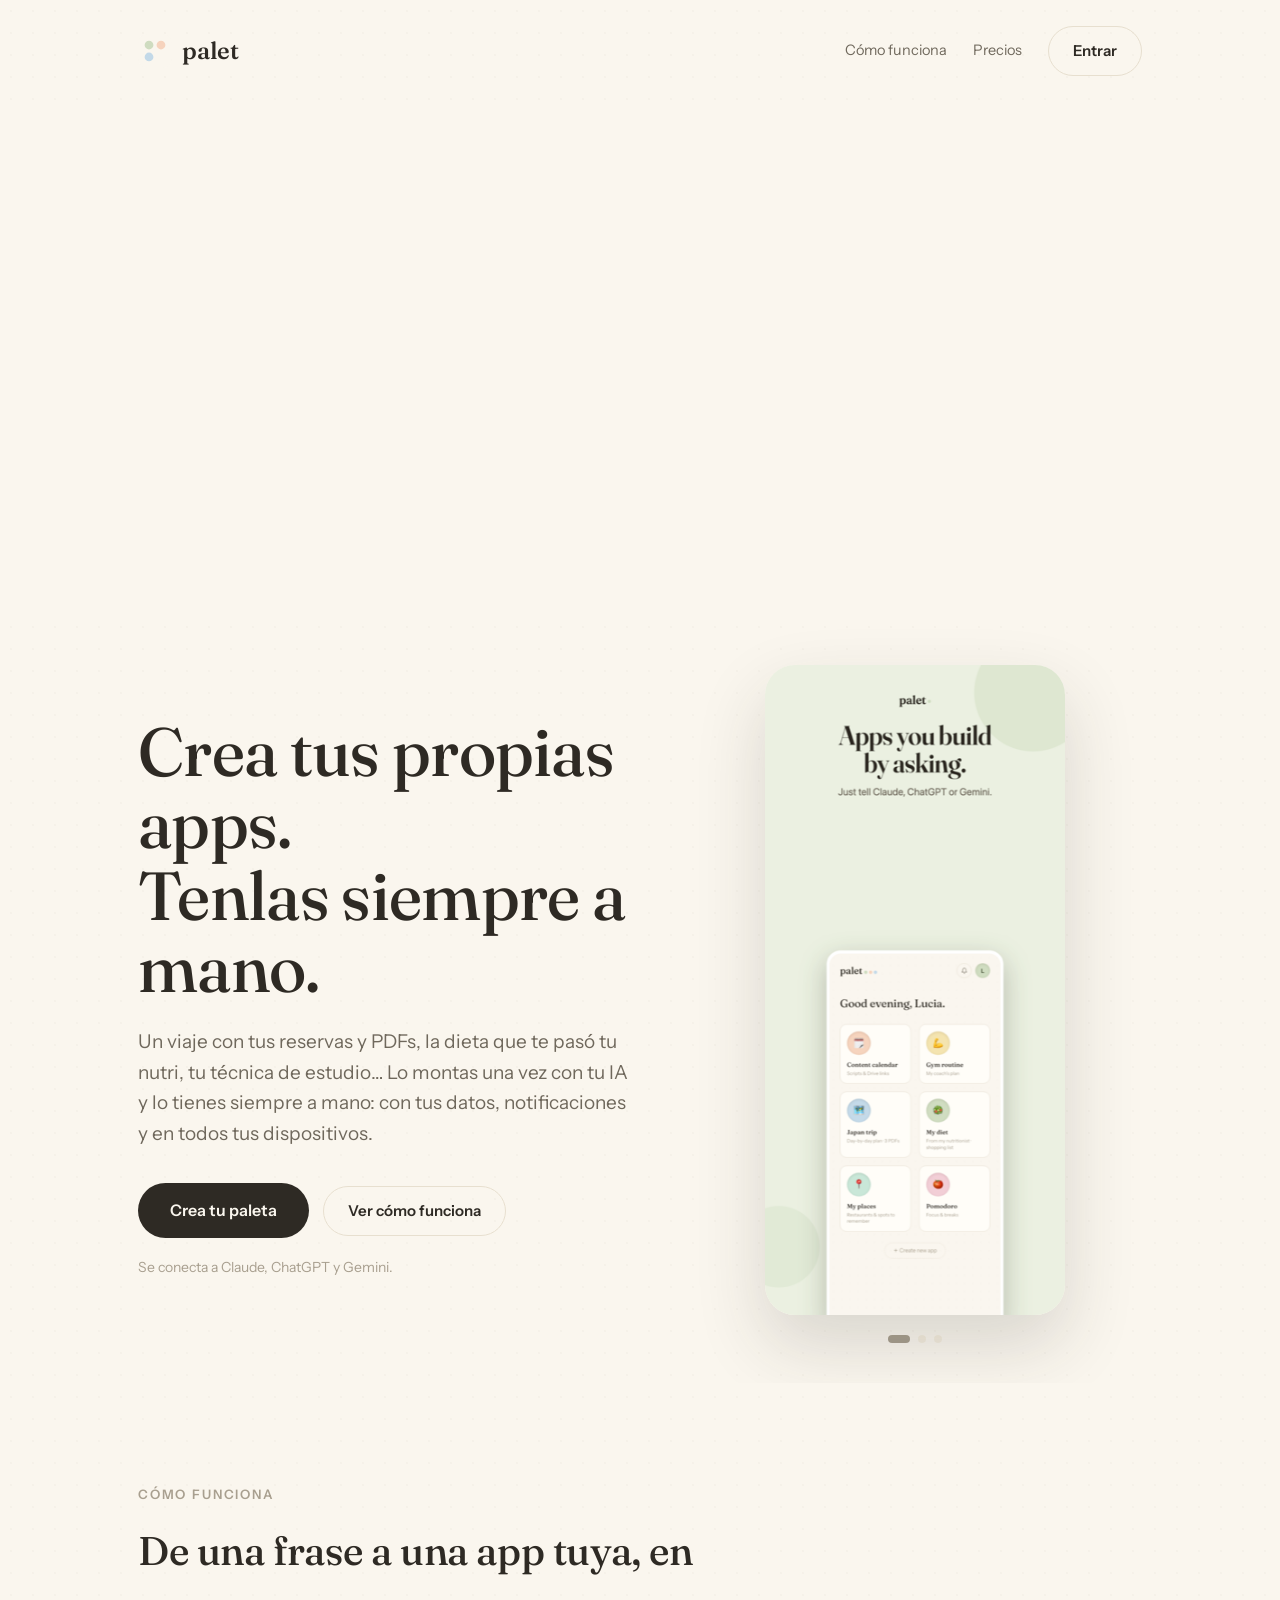
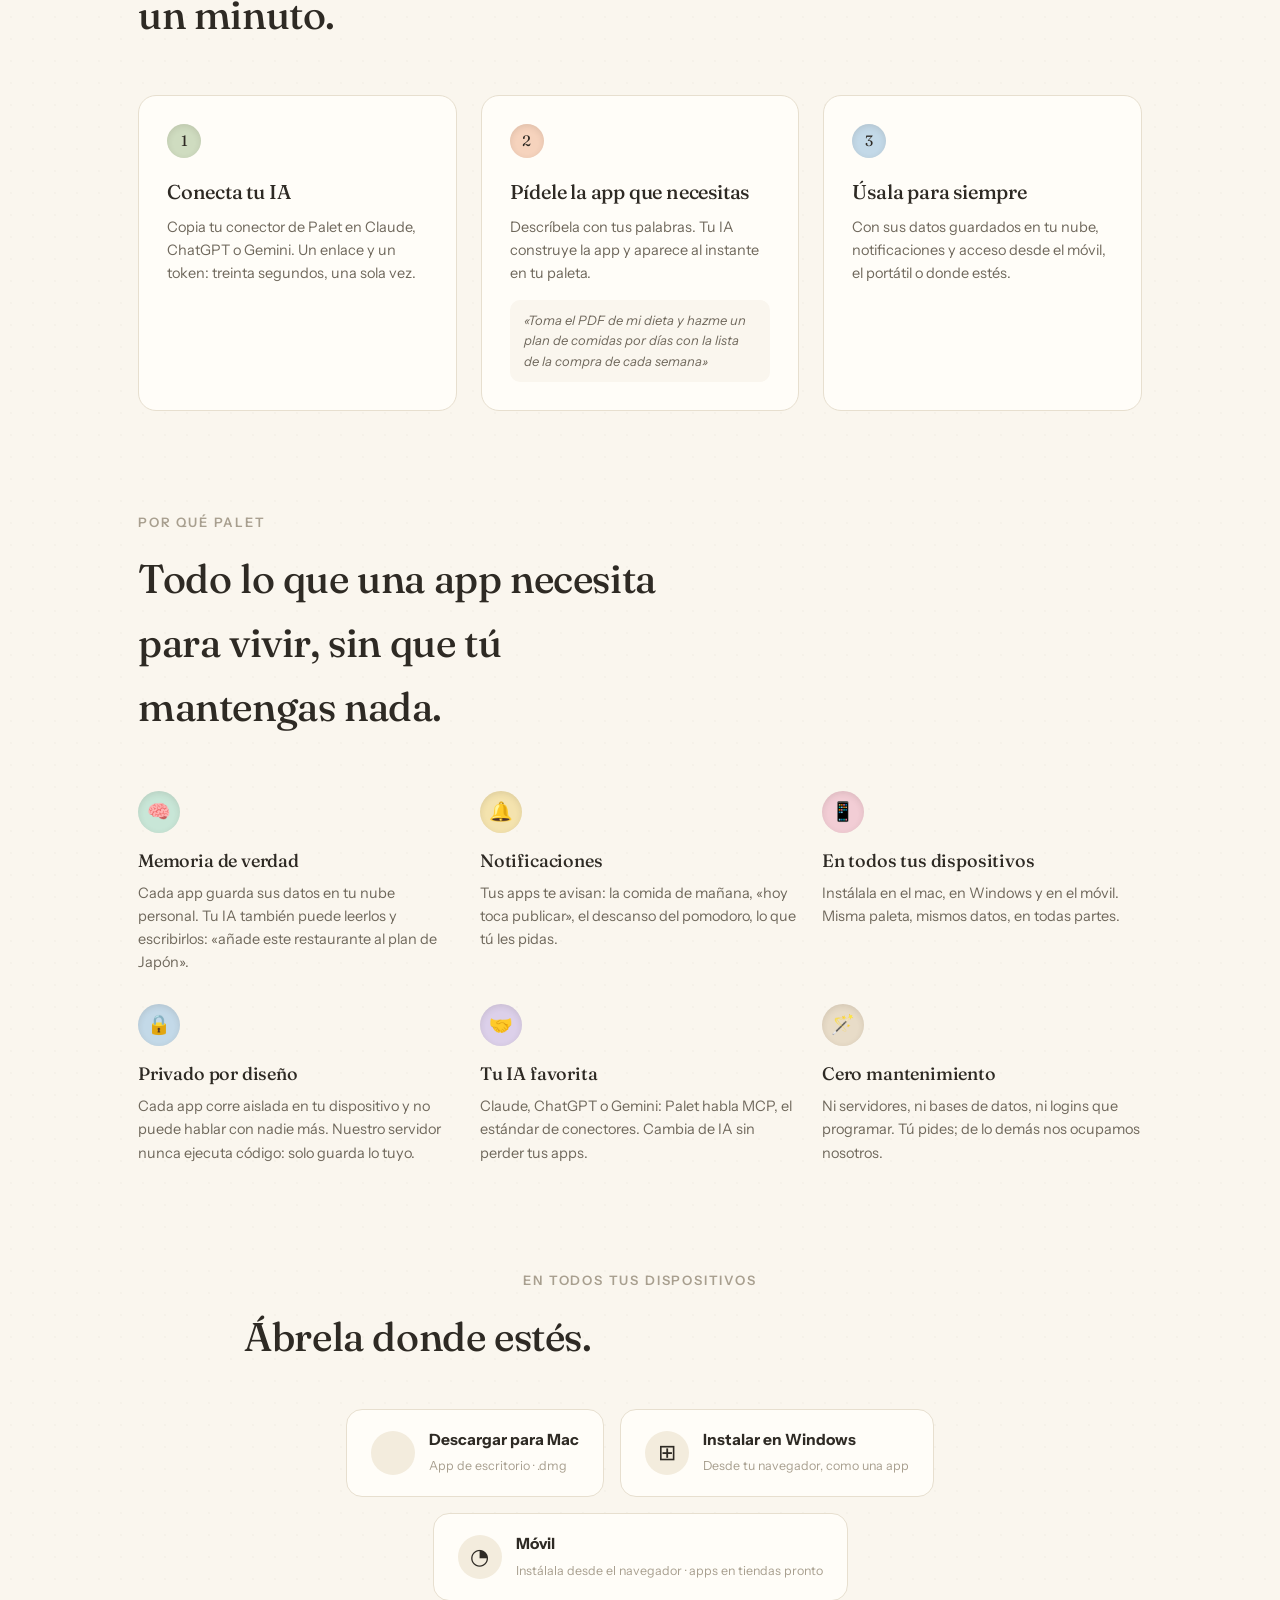
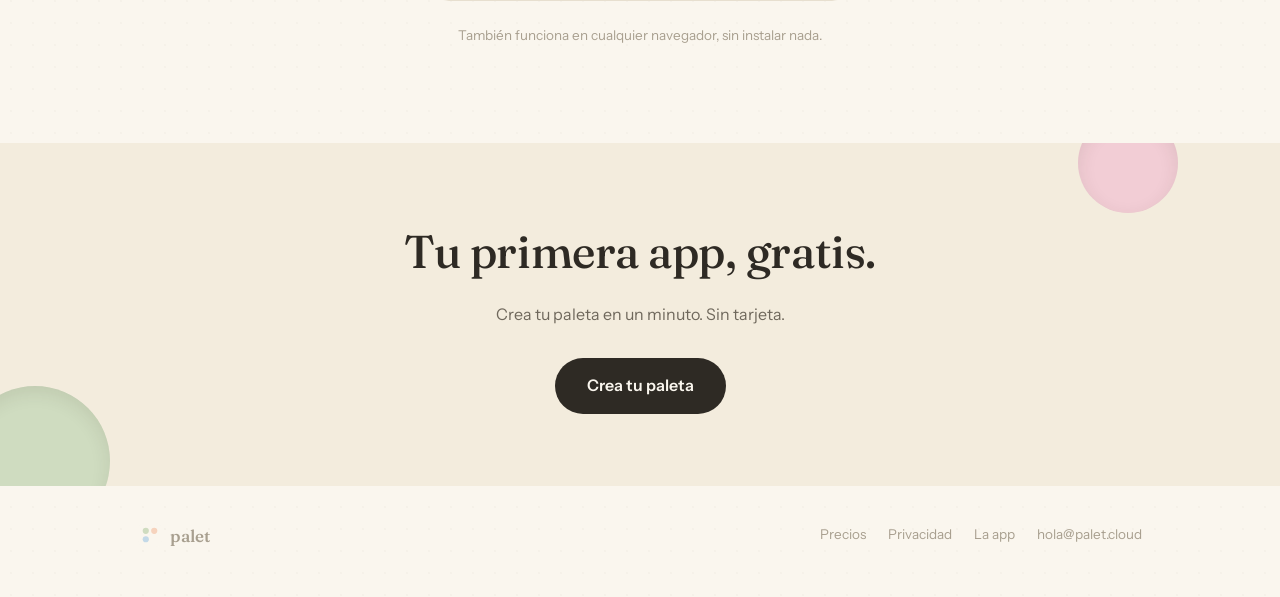
==== commit a0d47064: "Hero: dos columnas con carrusel de capturas + vídeo más arriba 🤖 Generated with [Claude Code](https:" ====
--- a/index.html
+++ b/index.html
@@ -35,31 +35,26 @@
 </section>
 
 <header class="hero">
-  <span class="well" style="background:var(--sage);   width:190px;height:190px; top:30px;   right:16%;  animation-delay:0s"></span>
-  <span class="well" style="background:var(--peach);  width:120px;height:120px; top:210px;  right:7%;   animation-delay:1.2s"></span>
-  <span class="well" style="background:var(--sky);    width:85px; height:85px;  top:110px;  right:33%;  animation-delay:2.1s"></span>
-  <span class="well" style="background:var(--lilac);  width:65px; height:65px;  top:330px;  right:26%;  animation-delay:0.7s"></span>
-  <div class="wrap">
-    <h1 class="reveal">Crea tus propias apps.<br>Tenlas siempre a mano.</h1>
-    <p class="sub reveal d1">Un viaje con tus reservas y PDFs, la dieta que te pasó tu nutri, tu técnica de estudio… Lo montas una vez con tu IA y lo tienes siempre a mano: con tus datos, notificaciones y en todos tus dispositivos.</p>
-    <div class="cta-row reveal d2">
-      <a class="btn big" href="https://app.palet.cloud">Crea tu paleta</a>
-      <a class="btn ghost" href="#como">Ver cómo funciona</a>
+  <div class="wrap hero-grid">
+    <div class="hero-copy">
+      <h1 class="reveal">Crea tus propias apps.<br>Tenlas siempre a mano.</h1>
+      <p class="sub reveal d1">Un viaje con tus reservas y PDFs, la dieta que te pasó tu nutri, tu técnica de estudio… Lo montas una vez con tu IA y lo tienes siempre a mano: con tus datos, notificaciones y en todos tus dispositivos.</p>
+      <div class="cta-row reveal d2">
+        <a class="btn big" href="https://app.palet.cloud">Crea tu paleta</a>
+        <a class="btn ghost" href="#como">Ver cómo funciona</a>
+      </div>
+      <p class="connects reveal d3">Se conecta a Claude, ChatGPT y Gemini.</p>
     </div>
-    <p class="connects reveal d3">Se conecta a Claude, ChatGPT y Gemini.</p>
-
-    <div class="mock reveal d3" aria-hidden="true">
-      <div class="mock-bar"><i></i><i></i><i></i><span>app.palet.cloud</span></div>
-      <div class="mock-body">
-        <div class="greet">Buenos días, Lucía.</div>
-        <div class="mock-grid">
-          <div class="tile"><span class="dot" style="background:var(--sky)">🗺️</span>Viaje a Japón<small>Plan día a día · 3 PDFs</small></div>
-          <div class="tile"><span class="dot" style="background:var(--sage)">🥗</span>Mi dieta<small>Del nutri · lista de la compra</small></div>
-          <div class="tile"><span class="dot" style="background:var(--peach)">🗓️</span>Calendario de posts<small>Guiones y borradores</small></div>
-          <div class="tile"><span class="dot" style="background:var(--rose)">🍅</span>Pomodoro<small>Racha de foco 🔥</small></div>
-          <div class="tile"><span class="dot" style="background:var(--butter)">💪</span>Rutina de gym<small>La tabla de mi entrenador</small></div>
-          <div class="tile ghost-tile">+ Añadir app</div>
-        </div>
+    <div class="hero-carousel reveal d2" aria-hidden="true">
+      <div class="carousel" id="carousel">
+        <img src="shots/1-build-by-asking.png" class="slide active" alt="">
+        <img src="shots/2-your-world.png" class="slide" alt="">
+        <img src="shots/3-how-you-work.png" class="slide" alt="">
+      </div>
+      <div class="dots" id="dots">
+        <button class="dot active" data-i="0" aria-label="1"></button>
+        <button class="dot" data-i="1" aria-label="2"></button>
+        <button class="dot" data-i="2" aria-label="3"></button>
       </div>
     </div>
   </div>
@@ -177,6 +172,22 @@
   document.querySelector("[data-install]")?.addEventListener("click", async (e) => {
     if (deferred) { e.preventDefault(); deferred.prompt(); deferred = null; }
   });
+
+  // Carrusel del hero (capturas de la app)
+  (function () {
+    const slides = document.querySelectorAll("#carousel .slide");
+    const dots = document.querySelectorAll("#dots .dot");
+    if (!slides.length) return;
+    let i = 0, timer;
+    const show = (n) => {
+      i = (n + slides.length) % slides.length;
+      slides.forEach((s, k) => s.classList.toggle("active", k === i));
+      dots.forEach((d, k) => d.classList.toggle("active", k === i));
+    };
+    const start = () => (timer = setInterval(() => show(i + 1), 3800));
+    dots.forEach((d) => d.addEventListener("click", () => { clearInterval(timer); show(+d.dataset.i); start(); }));
+    start();
+  })();
 </script>
 </body>
 </html>
--- a/styles.css
+++ b/styles.css
@@ -79,6 +79,29 @@
 .hero .connects { font-size: 14px; color: var(--ink-faint); margin-top: 18px; position: relative; z-index: 1; }
 .hero .cta-row { display: flex; gap: 14px; align-items: center; position: relative; z-index: 1; flex-wrap: wrap; }
 
+/* Hero en dos columnas: texto a la izquierda, carrusel de capturas a la derecha */
+.hero-grid { display: grid; grid-template-columns: 1.05fr 0.95fr; gap: 48px; align-items: center; }
+.hero-copy { position: relative; z-index: 1; }
+.hero-copy h1, .hero-copy p.sub { max-width: 560px; }
+.hero-carousel { display: flex; flex-direction: column; align-items: center; }
+.carousel { position: relative; width: 300px; max-width: 82%; aspect-ratio: 332 / 720; }
+.carousel .slide {
+  position: absolute; inset: 0; width: 100%; height: 100%; object-fit: cover;
+  border-radius: 30px; box-shadow: 0 30px 70px rgba(46, 42, 36, 0.16);
+  opacity: 0; transition: opacity 0.7s ease;
+}
+.carousel .slide.active { opacity: 1; }
+.dots { display: flex; gap: 8px; margin-top: 20px; }
+.dots .dot {
+  width: 8px; height: 8px; border-radius: 50%; border: 0; padding: 0;
+  background: var(--cream-deep); cursor: pointer; transition: background 0.25s, width 0.25s;
+}
+.dots .dot.active { background: var(--ink-faint); width: 22px; border-radius: 4px; }
+@media (max-width: 860px) {
+  .hero-grid { grid-template-columns: 1fr; gap: 32px; }
+  .hero-carousel { margin-top: 4px; }
+}
+
 .well { position: absolute; border-radius: 50%; box-shadow: inset 0 6px 18px rgba(62, 51, 34, 0.10); }
 .hero .well { animation: floaty 9s ease-in-out infinite; }
 @keyframes floaty { 0%, 100% { transform: translateY(0); } 50% { transform: translateY(-14px); } }
@@ -238,5 +261,7 @@
 
 /* ——— reel de pincel (vídeo de marca 21:9) ——— */
 .reel { width: 100%; background: #faf6ee; line-height: 0; }
-.reel video { width: 100%; height: auto; display: block; aspect-ratio: 21 / 9; object-fit: cover; }
+/* Banner más estrecho: se recorta arriba/abajo (object-fit cover) y se encuadra
+   algo más abajo para comerse el espacio vacío superior y que se intuya el gesto. */
+.reel video { width: 100%; height: auto; display: block; aspect-ratio: 21 / 7; object-fit: cover; object-position: center 38%; }
 .hero { padding-top: 48px; }
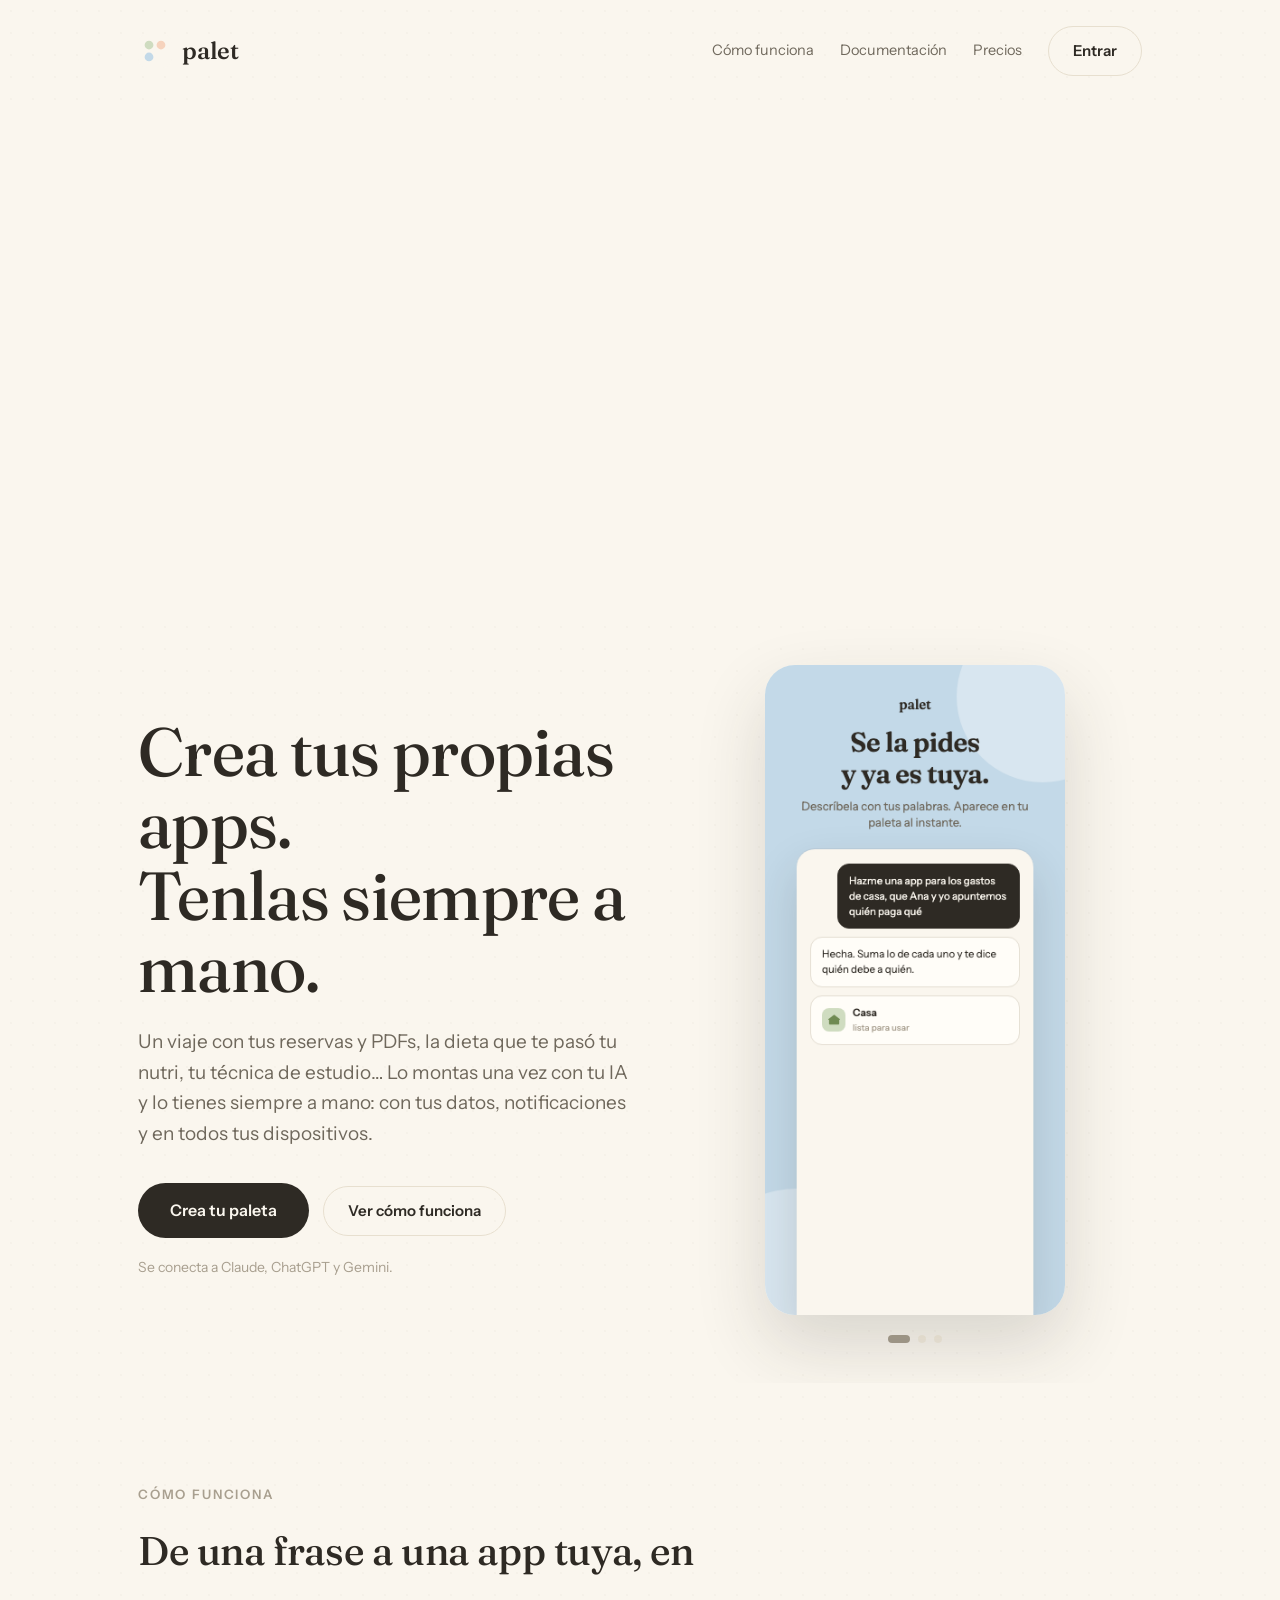
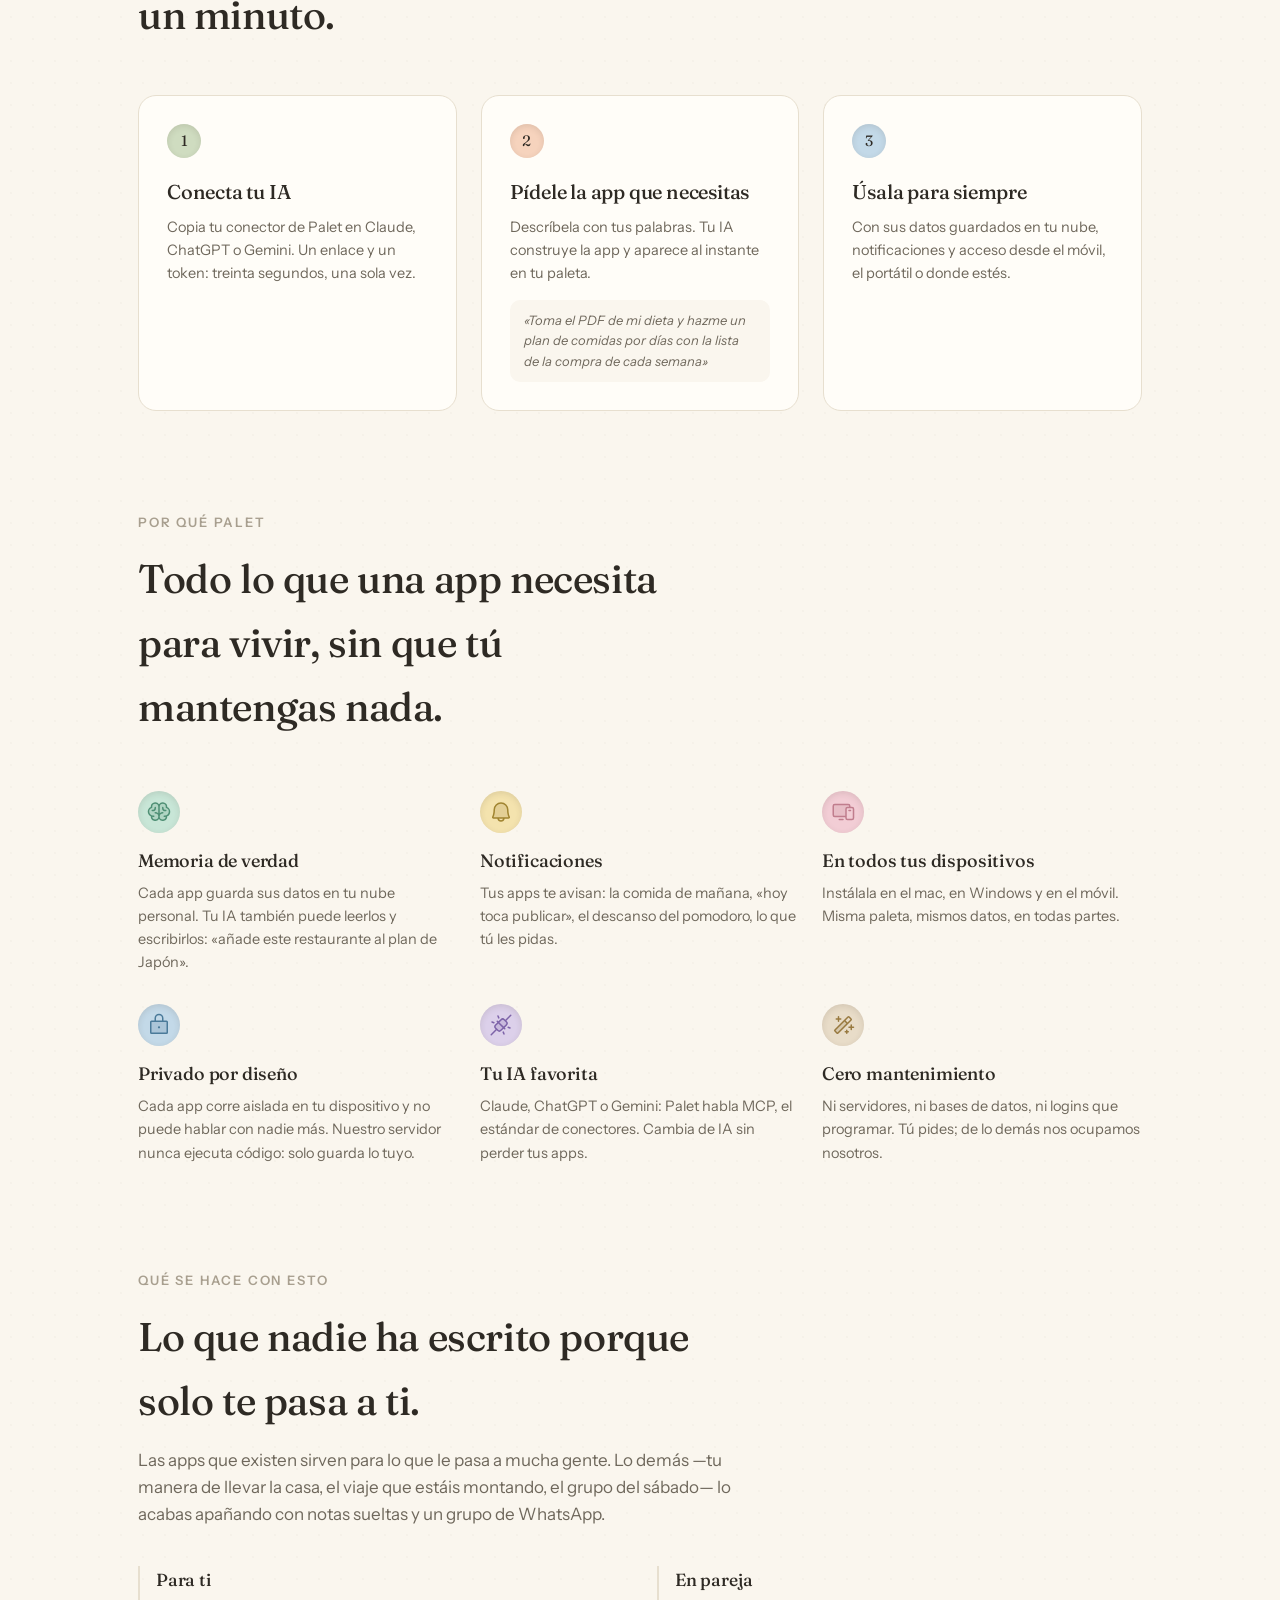
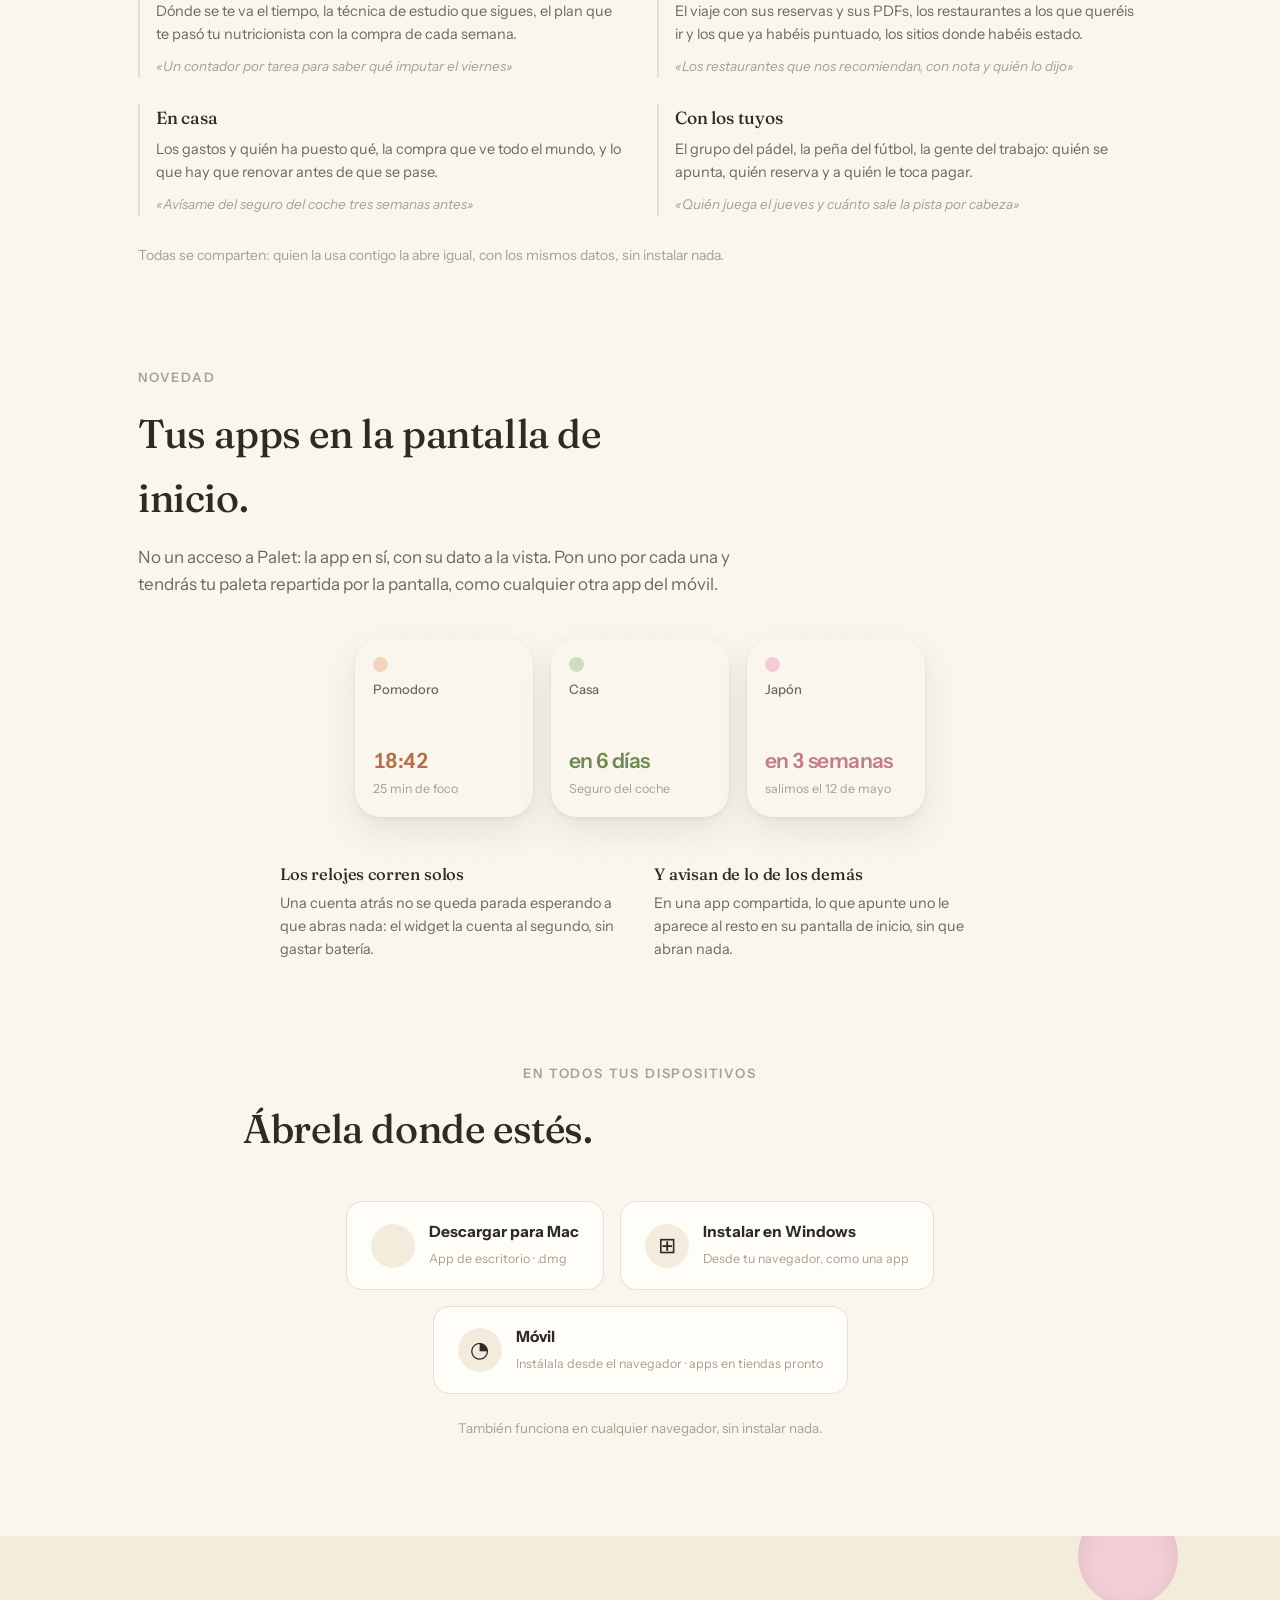
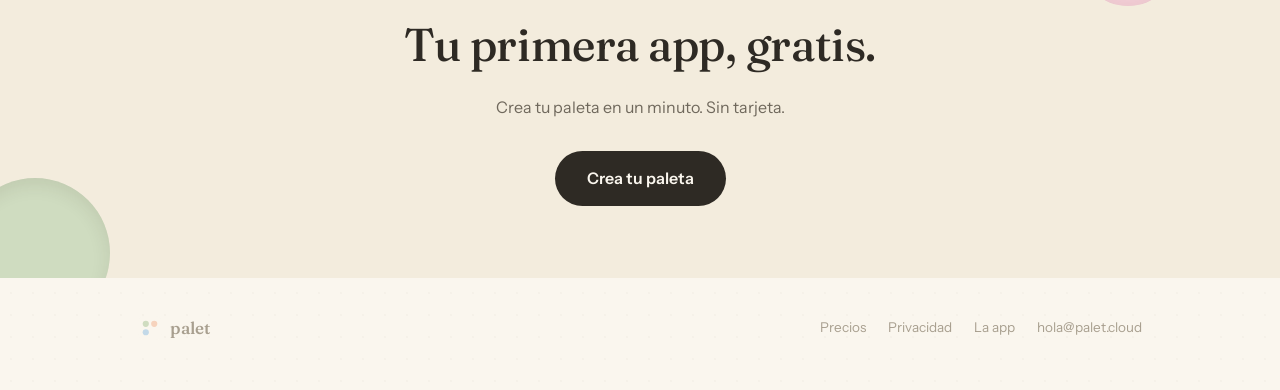
==== commit f01f1c87: "Documentación, widgets y capturas que ya no mienten Las capturas estaban en inglés, con emojis y con" ====
--- a/index.html
+++ b/index.html
@@ -24,6 +24,7 @@
     </a>
     <div class="nav-links">
       <a href="#como">Cómo funciona</a>
+      <a href="docs.html">Documentación</a>
       <a href="precios.html">Precios</a>
       <a class="btn ghost" href="https://app.palet.cloud">Entrar</a>
     </div>
@@ -47,9 +48,9 @@
     </div>
     <div class="hero-carousel reveal d2" aria-hidden="true">
       <div class="carousel" id="carousel">
-        <img src="shots/1-build-by-asking.png" class="slide active" alt="">
-        <img src="shots/2-your-world.png" class="slide" alt="">
-        <img src="shots/3-how-you-work.png" class="slide" alt="">
+        <img src="shots/1-pidesela.png" class="slide active" alt="">
+        <img src="shots/2-tuya.png" class="slide" alt="">
+        <img src="shots/3-a-mano.png" class="slide" alt="">
       </div>
       <div class="dots" id="dots">
         <button class="dot active" data-i="0" aria-label="1"></button>
@@ -91,35 +92,112 @@
     <h2>Todo lo que una app necesita para vivir, sin que tú mantengas nada.</h2>
     <div class="features">
       <div class="feature">
-        <span class="ico" style="background:var(--mint)">🧠</span>
+        <span class="ico" style="background:var(--mint)"><svg viewBox="0 0 256 256" width="24" height="24" aria-hidden="true"><path d="M240,124a48,48,0,0,1-32,45.27h0V176a40,40,0,0,1-80,0,40,40,0,0,1-80,0v-6.73h0a48,48,0,0,1,0-90.54V72a40,40,0,0,1,80,0,40,40,0,0,1,80,0v6.73A48,48,0,0,1,240,124Z" fill="#4e8f74" opacity="0.2"/><path d="M248,124a56.11,56.11,0,0,0-32-50.61V72a48,48,0,0,0-88-26.49A48,48,0,0,0,40,72v1.39a56,56,0,0,0,0,101.2V176a48,48,0,0,0,88,26.49A48,48,0,0,0,216,176v-1.41A56.09,56.09,0,0,0,248,124ZM88,208a32,32,0,0,1-31.81-28.56A55.87,55.87,0,0,0,64,180h8a8,8,0,0,0,0-16H64A40,40,0,0,1,50.67,86.27,8,8,0,0,0,56,78.73V72a32,32,0,0,1,64,0v68.26A47.8,47.8,0,0,0,88,128a8,8,0,0,0,0,16,32,32,0,0,1,0,64Zm104-44h-8a8,8,0,0,0,0,16h8a55.87,55.87,0,0,0,7.81-.56A32,32,0,1,1,168,144a8,8,0,0,0,0-16,47.8,47.8,0,0,0-32,12.26V72a32,32,0,0,1,64,0v6.73a8,8,0,0,0,5.33,7.54A40,40,0,0,1,192,164Zm16-52a8,8,0,0,1-8,8h-4a36,36,0,0,1-36-36V80a8,8,0,0,1,16,0v4a20,20,0,0,0,20,20h4A8,8,0,0,1,208,112ZM60,120H56a8,8,0,0,1,0-16h4A20,20,0,0,0,80,84V80a8,8,0,0,1,16,0v4A36,36,0,0,1,60,120Z" fill="#4e8f74" opacity="1"/></svg></span>
         <h3>Memoria de verdad</h3>
         <p>Cada app guarda sus datos en tu nube personal. Tu IA también puede leerlos y escribirlos: «añade este restaurante al plan de Japón».</p>
       </div>
       <div class="feature">
-        <span class="ico" style="background:var(--butter)">🔔</span>
+        <span class="ico" style="background:var(--butter)"><svg viewBox="0 0 256 256" width="24" height="24" aria-hidden="true"><path d="M208,192H48a8,8,0,0,1-6.88-12C47.71,168.6,56,139.81,56,104a72,72,0,0,1,144,0c0,35.82,8.3,64.6,14.9,76A8,8,0,0,1,208,192Z" fill="#a08430" opacity="0.2"/><path d="M221.8,175.94C216.25,166.38,208,139.33,208,104a80,80,0,1,0-160,0c0,35.34-8.26,62.38-13.81,71.94A16,16,0,0,0,48,200H88.81a40,40,0,0,0,78.38,0H208a16,16,0,0,0,13.8-24.06ZM128,216a24,24,0,0,1-22.62-16h45.24A24,24,0,0,1,128,216ZM48,184c7.7-13.24,16-43.92,16-80a64,64,0,1,1,128,0c0,36.05,8.28,66.73,16,80Z" fill="#a08430" opacity="1"/></svg></span>
         <h3>Notificaciones</h3>
         <p>Tus apps te avisan: la comida de mañana, «hoy toca publicar», el descanso del pomodoro, lo que tú les pidas.</p>
       </div>
       <div class="feature">
-        <span class="ico" style="background:var(--rose)">📱</span>
+        <span class="ico" style="background:var(--rose)"><svg viewBox="0 0 256 256" width="24" height="24" aria-hidden="true"><path d="M200,64V80H176a16,16,0,0,0-16,16v80H40a16,16,0,0,1-16-16V64A16,16,0,0,1,40,48H184A16,16,0,0,1,200,64Z" fill="#c07d8d" opacity="0.2"/><path d="M224,72H208V64a24,24,0,0,0-24-24H40A24,24,0,0,0,16,64v96a24,24,0,0,0,24,24H152v8a24,24,0,0,0,24,24h48a24,24,0,0,0,24-24V96A24,24,0,0,0,224,72ZM40,168a8,8,0,0,1-8-8V64a8,8,0,0,1,8-8H184a8,8,0,0,1,8,8v8H176a24,24,0,0,0-24,24v72Zm192,24a8,8,0,0,1-8,8H176a8,8,0,0,1-8-8V96a8,8,0,0,1,8-8h48a8,8,0,0,1,8,8Zm-96,16a8,8,0,0,1-8,8H88a8,8,0,0,1,0-16h40A8,8,0,0,1,136,208Zm80-96a8,8,0,0,1-8,8H192a8,8,0,0,1,0-16h16A8,8,0,0,1,216,112Z" fill="#c07d8d" opacity="1"/></svg></span>
         <h3>En todos tus dispositivos</h3>
         <p>Instálala en el mac, en Windows y en el móvil. Misma paleta, mismos datos, en todas partes.</p>
       </div>
       <div class="feature">
-        <span class="ico" style="background:var(--sky)">🔒</span>
+        <span class="ico" style="background:var(--sky)"><svg viewBox="0 0 256 256" width="24" height="24" aria-hidden="true"><path d="M216,96V208a8,8,0,0,1-8,8H48a8,8,0,0,1-8-8V96a8,8,0,0,1,8-8H208A8,8,0,0,1,216,96Z" fill="#4a7a99" opacity="0.2"/><path d="M208,80H176V56a48,48,0,0,0-96,0V80H48A16,16,0,0,0,32,96V208a16,16,0,0,0,16,16H208a16,16,0,0,0,16-16V96A16,16,0,0,0,208,80ZM96,56a32,32,0,0,1,64,0V80H96ZM208,208H48V96H208V208Zm-68-56a12,12,0,1,1-12-12A12,12,0,0,1,140,152Z" fill="#4a7a99" opacity="1"/></svg></span>
         <h3>Privado por diseño</h3>
         <p>Cada app corre aislada en tu dispositivo y no puede hablar con nadie más. Nuestro servidor nunca ejecuta código: solo guarda lo tuyo.</p>
       </div>
       <div class="feature">
-        <span class="ico" style="background:var(--lilac)">🤝</span>
+        <span class="ico" style="background:var(--lilac)"><svg viewBox="0 0 256 256" width="24" height="24" aria-hidden="true"><path d="M185,127,127,185a24,24,0,0,1-33.94,0L71,162.91A24,24,0,0,1,71,129L129,71a24,24,0,0,1,33.94,0L185,93.09A24,24,0,0,1,185,127Z" fill="#7d63a8" opacity="0.2"/><path d="M237.66,18.34a8,8,0,0,0-11.32,0l-52.4,52.41-5.37-5.38a32.05,32.05,0,0,0-45.26,0L100,88.69l-6.34-6.35A8,8,0,0,0,82.34,93.66L88.69,100,65.37,123.31a32,32,0,0,0,0,45.26l5.38,5.37-52.41,52.4a8,8,0,0,0,11.32,11.32l52.4-52.41,5.37,5.38a32.06,32.06,0,0,0,45.26,0L156,167.31l6.34,6.35a8,8,0,0,0,11.32-11.32L167.31,156l23.32-23.31a32,32,0,0,0,0-45.26l-5.38-5.37,52.41-52.4A8,8,0,0,0,237.66,18.34Zm-116.29,161a16,16,0,0,1-22.62,0L76.69,157.25a16,16,0,0,1,0-22.62L100,111.31,144.69,156Zm57.94-57.94h0L156,144.69,111.31,100l23.32-23.31a16,16,0,0,1,22.62,0l22.06,22a16,16,0,0,1,0,22.63ZM88.57,35A8,8,0,0,1,103.43,29l8,20A8,8,0,0,1,96.57,55ZM24.57,93A8,8,0,0,1,35,88.57l20,8A8,8,0,0,1,49,111.43l-20-8A8,8,0,0,1,24.57,93ZM231.43,163a8,8,0,0,1-10.4,4.46l-20-8A8,8,0,1,1,207,144.57l20,8A8,8,0,0,1,231.43,163Zm-64,58.06A8,8,0,0,1,152.57,227l-8-20A8,8,0,0,1,159.43,201Z" fill="#7d63a8" opacity="1"/></svg></span>
         <h3>Tu IA favorita</h3>
         <p>Claude, ChatGPT o Gemini: Palet habla MCP, el estándar de conectores. Cambia de IA sin perder tus apps.</p>
       </div>
       <div class="feature">
-        <span class="ico" style="background:var(--sand)">🪄</span>
+        <span class="ico" style="background:var(--sand)"><svg viewBox="0 0 256 256" width="24" height="24" aria-hidden="true"><path d="M176,112,74.34,213.66a8,8,0,0,1-11.31,0L42.34,193a8,8,0,0,1,0-11.31L144,80Z" fill="#98793f" opacity="0.2"/><path d="M248,152a8,8,0,0,1-8,8H224v16a8,8,0,0,1-16,0V160H192a8,8,0,0,1,0-16h16V128a8,8,0,0,1,16,0v16h16A8,8,0,0,1,248,152ZM56,72H72V88a8,8,0,0,0,16,0V72h16a8,8,0,0,0,0-16H88V40a8,8,0,0,0-16,0V56H56a8,8,0,0,0,0,16ZM184,192h-8v-8a8,8,0,0,0-16,0v8h-8a8,8,0,0,0,0,16h8v8a8,8,0,0,0,16,0v-8h8a8,8,0,0,0,0-16ZM219.31,80,80,219.31a16,16,0,0,1-22.62,0L36.68,198.63a16,16,0,0,1,0-22.63L176,36.69a16,16,0,0,1,22.63,0l20.68,20.68A16,16,0,0,1,219.31,80Zm-54.63,32L144,91.31l-96,96L68.68,208ZM208,68.69,187.31,48l-32,32L176,100.69Z" fill="#98793f" opacity="1"/></svg></span>
         <h3>Cero mantenimiento</h3>
         <p>Ni servidores, ni bases de datos, ni logins que programar. Tú pides; de lo demás nos ocupamos nosotros.</p>
       </div>
+    </div>
+  </div>
+</section>
+
+<section id="ejemplos">
+  <div class="wrap">
+    <p class="eyebrow">Qué se hace con esto</p>
+    <h2>Lo que nadie ha escrito porque solo te pasa a ti.</h2>
+    <p class="lead">Las apps que existen sirven para lo que le pasa a mucha gente. Lo demás
+    —tu manera de llevar la casa, el viaje que estáis montando, el grupo del sábado— lo
+    acabas apañando con notas sueltas y un grupo de WhatsApp.</p>
+
+    <div class="usos">
+      <article>
+        <h3>Para ti</h3>
+        <p>Dónde se te va el tiempo, la técnica de estudio que sigues, el plan que te pasó tu
+        nutricionista con la compra de cada semana.</p>
+        <span class="uso-ej">«Un contador por tarea para saber qué imputar el viernes»</span>
+      </article>
+      <article>
+        <h3>En pareja</h3>
+        <p>El viaje con sus reservas y sus PDFs, los restaurantes a los que queréis ir y los
+        que ya habéis puntuado, los sitios donde habéis estado.</p>
+        <span class="uso-ej">«Los restaurantes que nos recomiendan, con nota y quién lo dijo»</span>
+      </article>
+      <article>
+        <h3>En casa</h3>
+        <p>Los gastos y quién ha puesto qué, la compra que ve todo el mundo, y lo que hay que
+        renovar antes de que se pase.</p>
+        <span class="uso-ej">«Avísame del seguro del coche tres semanas antes»</span>
+      </article>
+      <article>
+        <h3>Con los tuyos</h3>
+        <p>El grupo del pádel, la peña del fútbol, la gente del trabajo: quién se apunta, quién
+        reserva y a quién le toca pagar.</p>
+        <span class="uso-ej">«Quién juega el jueves y cuánto sale la pista por cabeza»</span>
+      </article>
+    </div>
+
+    <p class="usos-pie">Todas se comparten: quien la usa contigo la abre igual, con los mismos
+    datos, sin instalar nada.</p>
+  </div>
+</section>
+
+<section id="widgets">
+  <div class="wrap">
+    <p class="eyebrow">Novedad</p>
+    <h2>Tus apps en la pantalla de inicio.</h2>
+    <p class="lead">No un acceso a Palet: la app en sí, con su dato a la vista. Pon uno por cada
+    una y tendrás tu paleta repartida por la pantalla, como cualquier otra app del móvil.</p>
+
+    <div class="widgets-demo" aria-hidden="true">
+      <div class="wdg">
+        <span class="wdg-dot" style="background:var(--peach)"></span>
+        <span class="wdg-title">Pomodoro</span>
+        <strong class="wdg-val" style="color:#b5714a">18:42</strong>
+        <span class="wdg-cap">25 min de foco</span>
+      </div>
+      <div class="wdg">
+        <span class="wdg-dot" style="background:var(--sage)"></span>
+        <span class="wdg-title">Casa</span>
+        <strong class="wdg-val" style="color:#6f8a52">en 6 días</strong>
+        <span class="wdg-cap">Seguro del coche</span>
+      </div>
+      <div class="wdg">
+        <span class="wdg-dot" style="background:var(--rose)"></span>
+        <span class="wdg-title">Japón</span>
+        <strong class="wdg-val" style="color:#c07d8d">en 3 semanas</strong>
+        <span class="wdg-cap">salimos el 12 de mayo</span>
+      </div>
+    </div>
+
+    <div class="widget-notes">
+      <div><h3>Los relojes corren solos</h3><p>Una cuenta atrás no se queda parada esperando a
+      que abras nada: el widget la cuenta al segundo, sin gastar batería.</p></div>
+      <div><h3>Y avisan de lo de los demás</h3><p>En una app compartida, lo que apunte uno le
+      aparece al resto en su pantalla de inicio, sin que abran nada.</p></div>
     </div>
   </div>
 </section>
--- a/styles.css
+++ b/styles.css
@@ -21,6 +21,10 @@
   --shadow: 0 1px 2px rgba(62, 51, 34, 0.05), 0 12px 40px rgba(62, 51, 34, 0.08);
 }
 
+/* Fraunces trae un eje "WONK" con letras alternativas — una J con la cola
+   torcida que parece rota. Se apaga en toda la página. */
+body { font-variation-settings: "WONK" 0, "SOFT" 0; }
+
 * { box-sizing: border-box; }
 
 body {
@@ -265,3 +269,53 @@
    algo más abajo para comerse el espacio vacío superior y que se intuya el gesto. */
 .reel video { width: 100%; height: auto; display: block; aspect-ratio: 21 / 7; object-fit: cover; object-position: center 38%; }
 .hero { padding-top: 48px; }
+
+/* ——— widgets ——— */
+
+.lead {
+  color: var(--ink-soft); font-size: 17px; max-width: 620px; margin: 14px 0 0;
+}
+
+.widgets-demo {
+  display: flex; gap: 18px; flex-wrap: wrap; justify-content: center;
+  margin: 40px 0 44px;
+}
+.wdg {
+  width: 178px; height: 178px; background: var(--cream); border-radius: 26px;
+  padding: 18px; display: flex; flex-direction: column; align-items: flex-start;
+  box-shadow: 0 2px 4px rgba(62, 51, 34, 0.06), 0 14px 34px rgba(62, 51, 34, 0.10);
+}
+.wdg-dot { width: 15px; height: 15px; border-radius: 50%; display: block; }
+.wdg-title {
+  font-size: 13px; color: var(--ink-soft); margin-top: 7px; font-weight: 500;
+}
+.wdg-val {
+  font-size: 21px; font-weight: 600; margin-top: auto; line-height: 1.2;
+  font-variant-numeric: tabular-nums; letter-spacing: -0.6px;
+  /* "en 3 semanas" no cabe en una línea y partido queda desequilibrado. */
+  text-wrap: balance;
+}
+.wdg-cap { font-size: 12.5px; color: var(--ink-faint); margin-top: 5px; }
+
+.widget-notes {
+  display: grid; grid-template-columns: repeat(2, 1fr); gap: 28px; max-width: 720px;
+  margin: 0 auto;
+}
+@media (max-width: 700px) { .widget-notes { grid-template-columns: 1fr; gap: 20px; } }
+.widget-notes h3 { font-size: 16.5px; margin-bottom: 5px; }
+.widget-notes p { color: var(--ink-soft); font-size: 14.5px; margin: 0; }
+
+/* ——— para qué sirve ——— */
+
+.usos {
+  display: grid; grid-template-columns: repeat(2, 1fr); gap: 26px 34px;
+  margin: 38px 0 28px;
+}
+@media (max-width: 760px) { .usos { grid-template-columns: 1fr; gap: 24px; } }
+.usos article { padding-left: 16px; border-left: 2px solid var(--line); }
+.usos h3 { font-size: 17.5px; margin-bottom: 6px; }
+.usos p { color: var(--ink-soft); font-size: 14.5px; margin: 0 0 10px; }
+.uso-ej {
+  display: block; font-size: 13.5px; color: var(--ink-faint); font-style: italic;
+}
+.usos-pie { color: var(--ink-faint); font-size: 14px; margin: 0; }
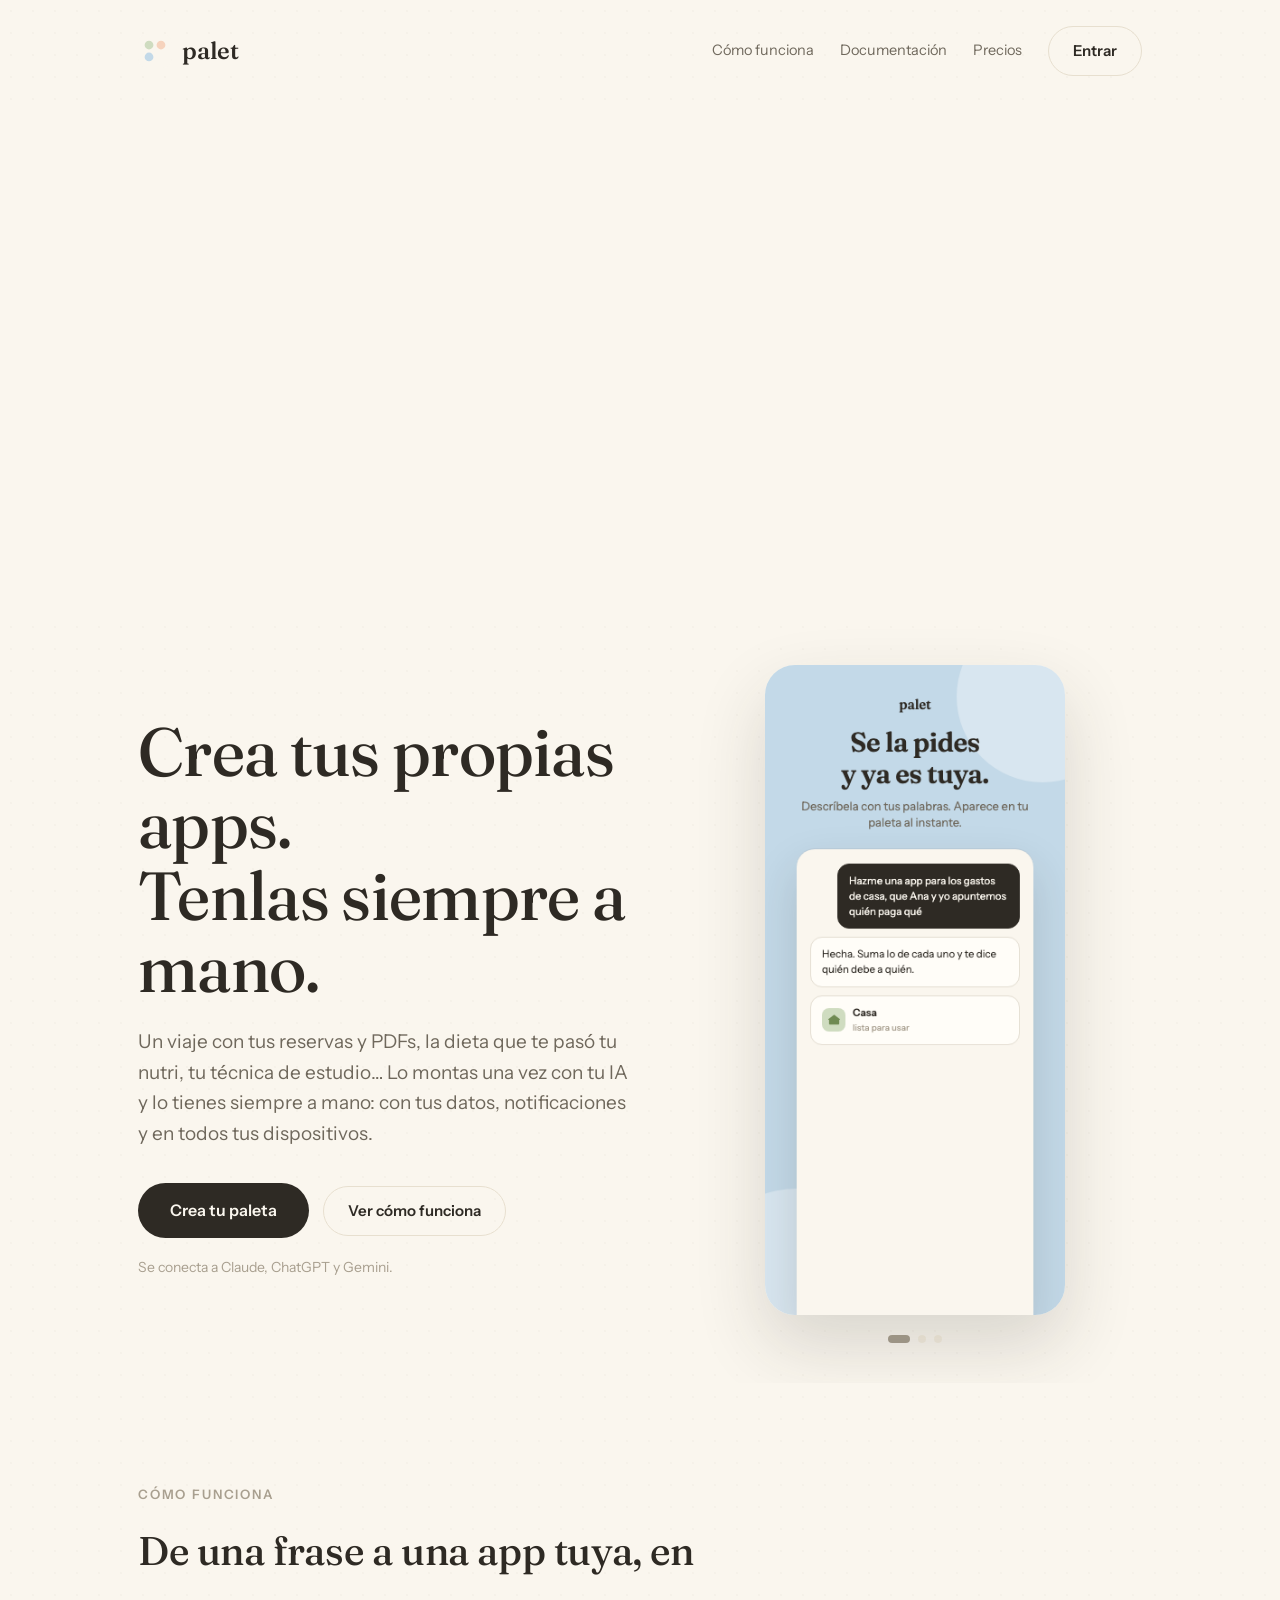
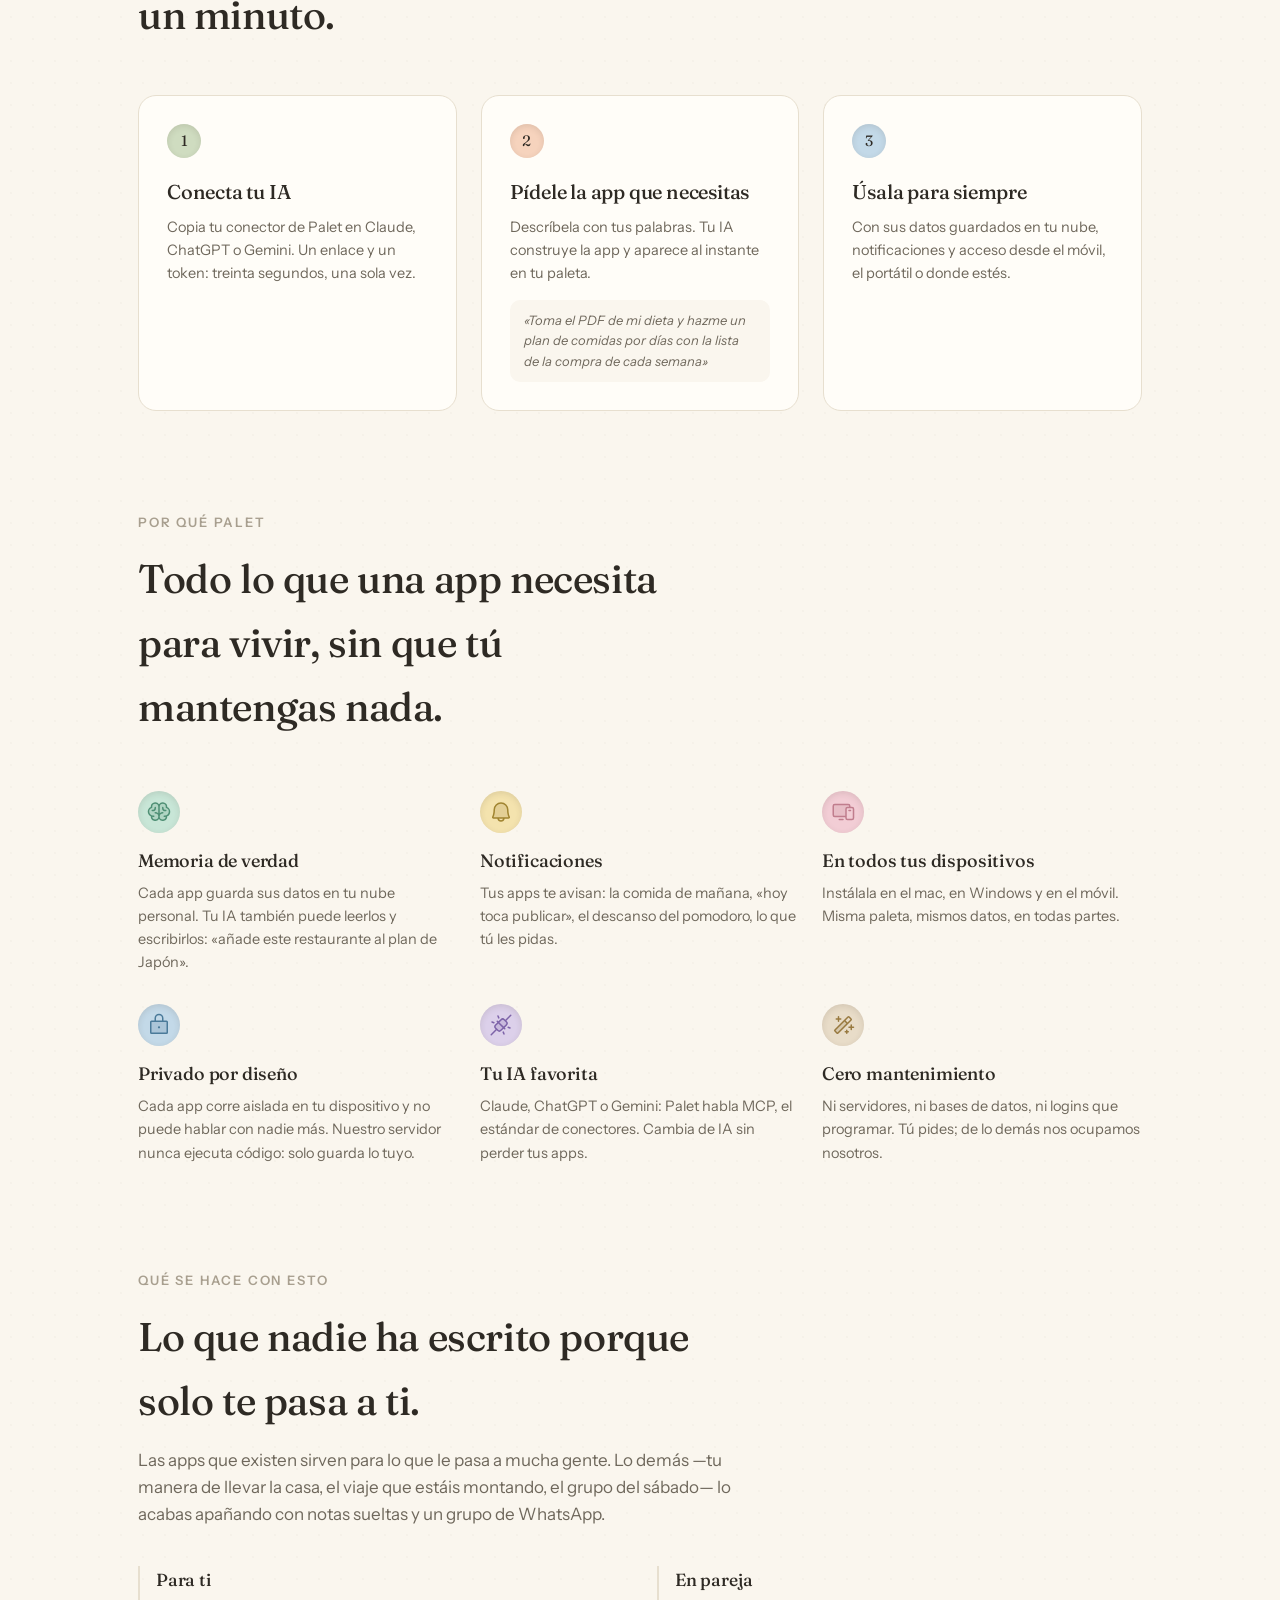
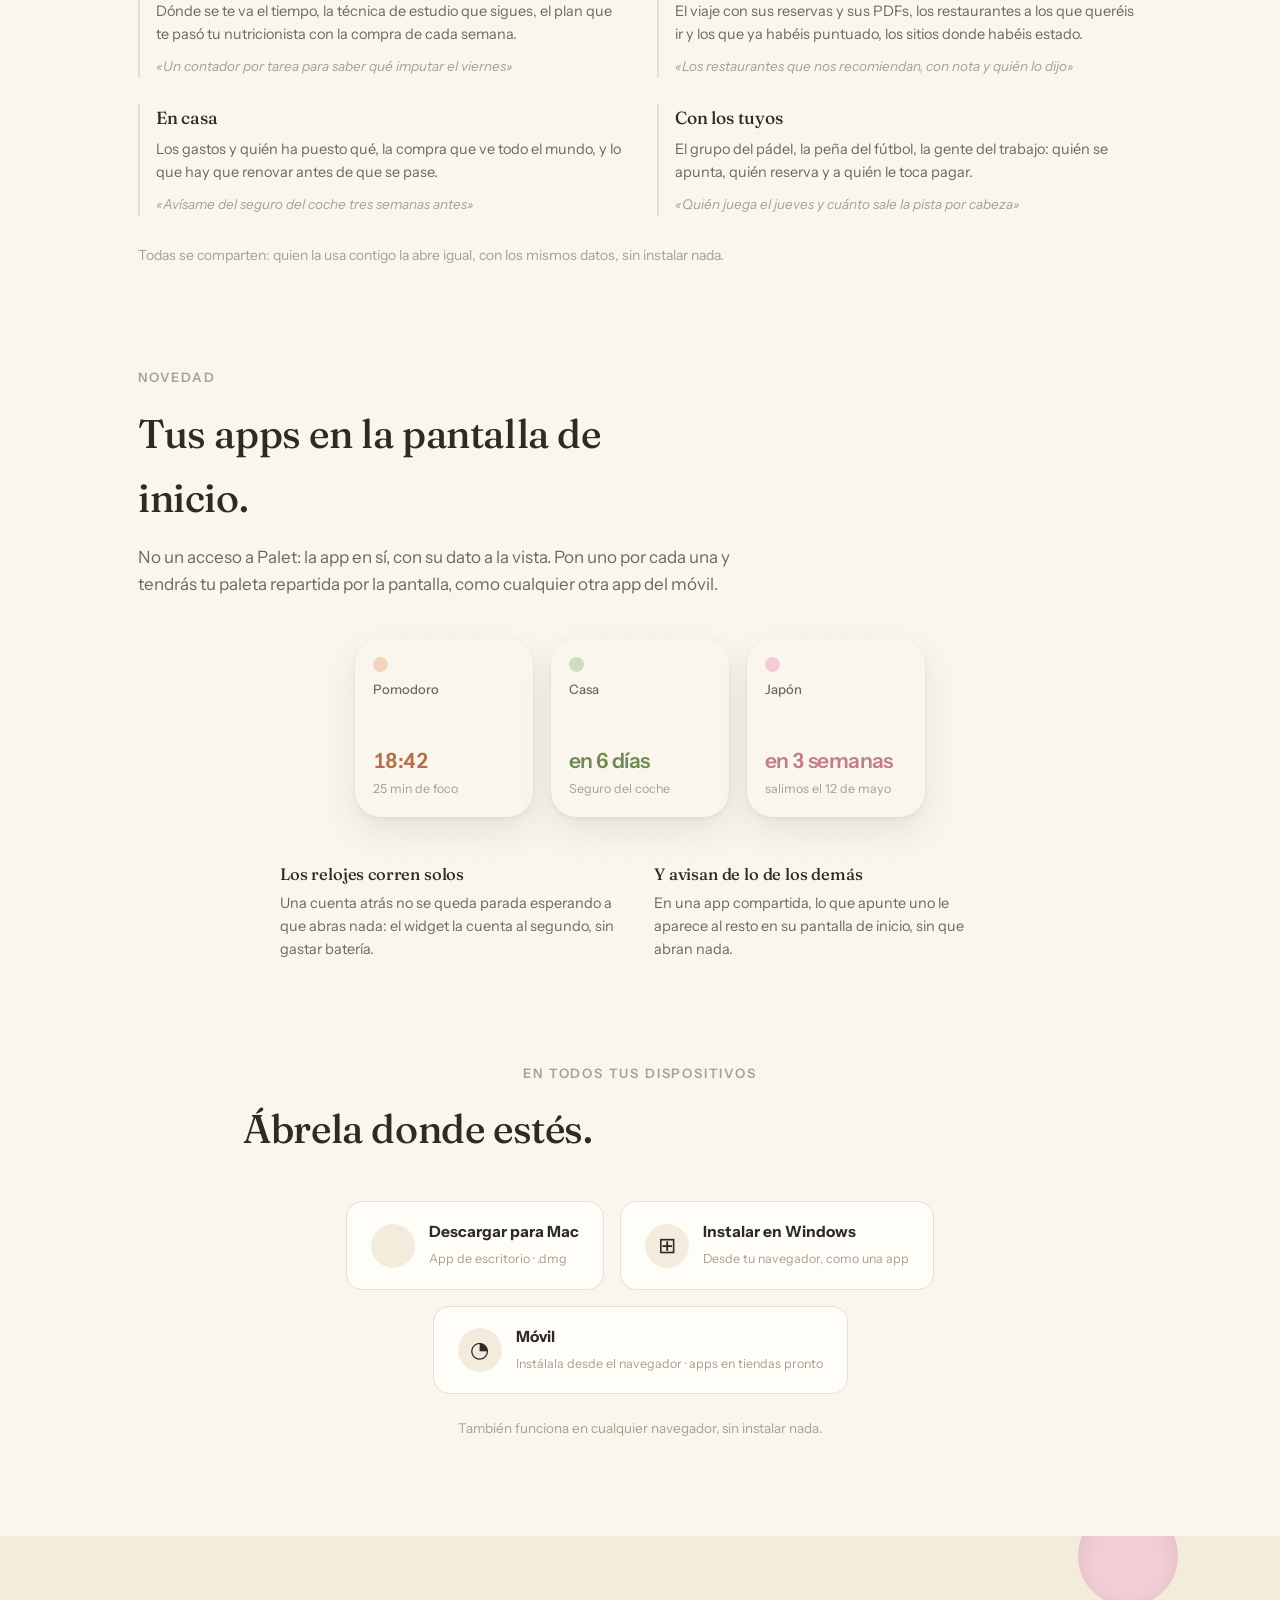
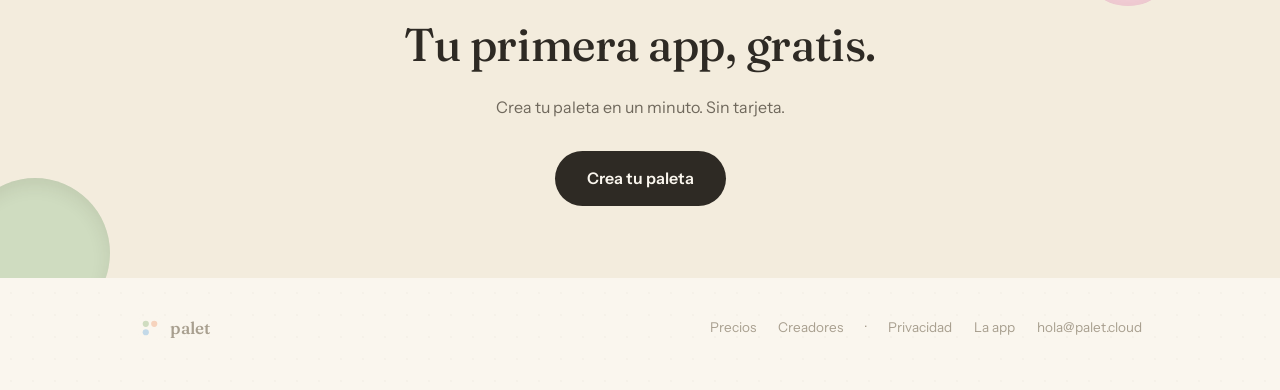
==== commit 437be2a9: "Programa de creadores" ====
--- a/index.html
+++ b/index.html
@@ -237,7 +237,7 @@
     <a class="brand" href="/" style="gap:8px"><img src="icon.svg" alt="" style="width:24px;height:24px;border-radius:6px"><span style="font-size:17px">palet</span></a>
     <div class="links">
       <a href="precios.html">Precios</a>
-      <a href="privacidad.html">Privacidad</a>
+      <a href="creadores.html">Creadores</a> · <a href="privacidad.html">Privacidad</a>
       <a href="https://app.palet.cloud">La app</a>
       <a href="mailto:hola@palet.cloud">hola@palet.cloud</a>
     </div>
--- a/styles.css
+++ b/styles.css
@@ -154,7 +154,10 @@
 .section-sub { color: var(--ink-soft); max-width: 520px; margin-top: 14px; }
 
 .steps { display: grid; grid-template-columns: repeat(3, 1fr); gap: 24px; margin-top: 48px; }
-@media (max-width: 800px) { .steps { grid-template-columns: 1fr; } }
+.steps.cuatro { grid-template-columns: repeat(4, 1fr); gap: 18px; }
+.steps.cuatro .step { padding: 22px; }
+@media (max-width: 1000px) { .steps.cuatro { grid-template-columns: repeat(2, 1fr); } }
+@media (max-width: 800px) { .steps, .steps.cuatro { grid-template-columns: 1fr; } }
 .step {
   background: var(--paper); border: 1px solid var(--line); border-radius: 18px; padding: 28px;
 }
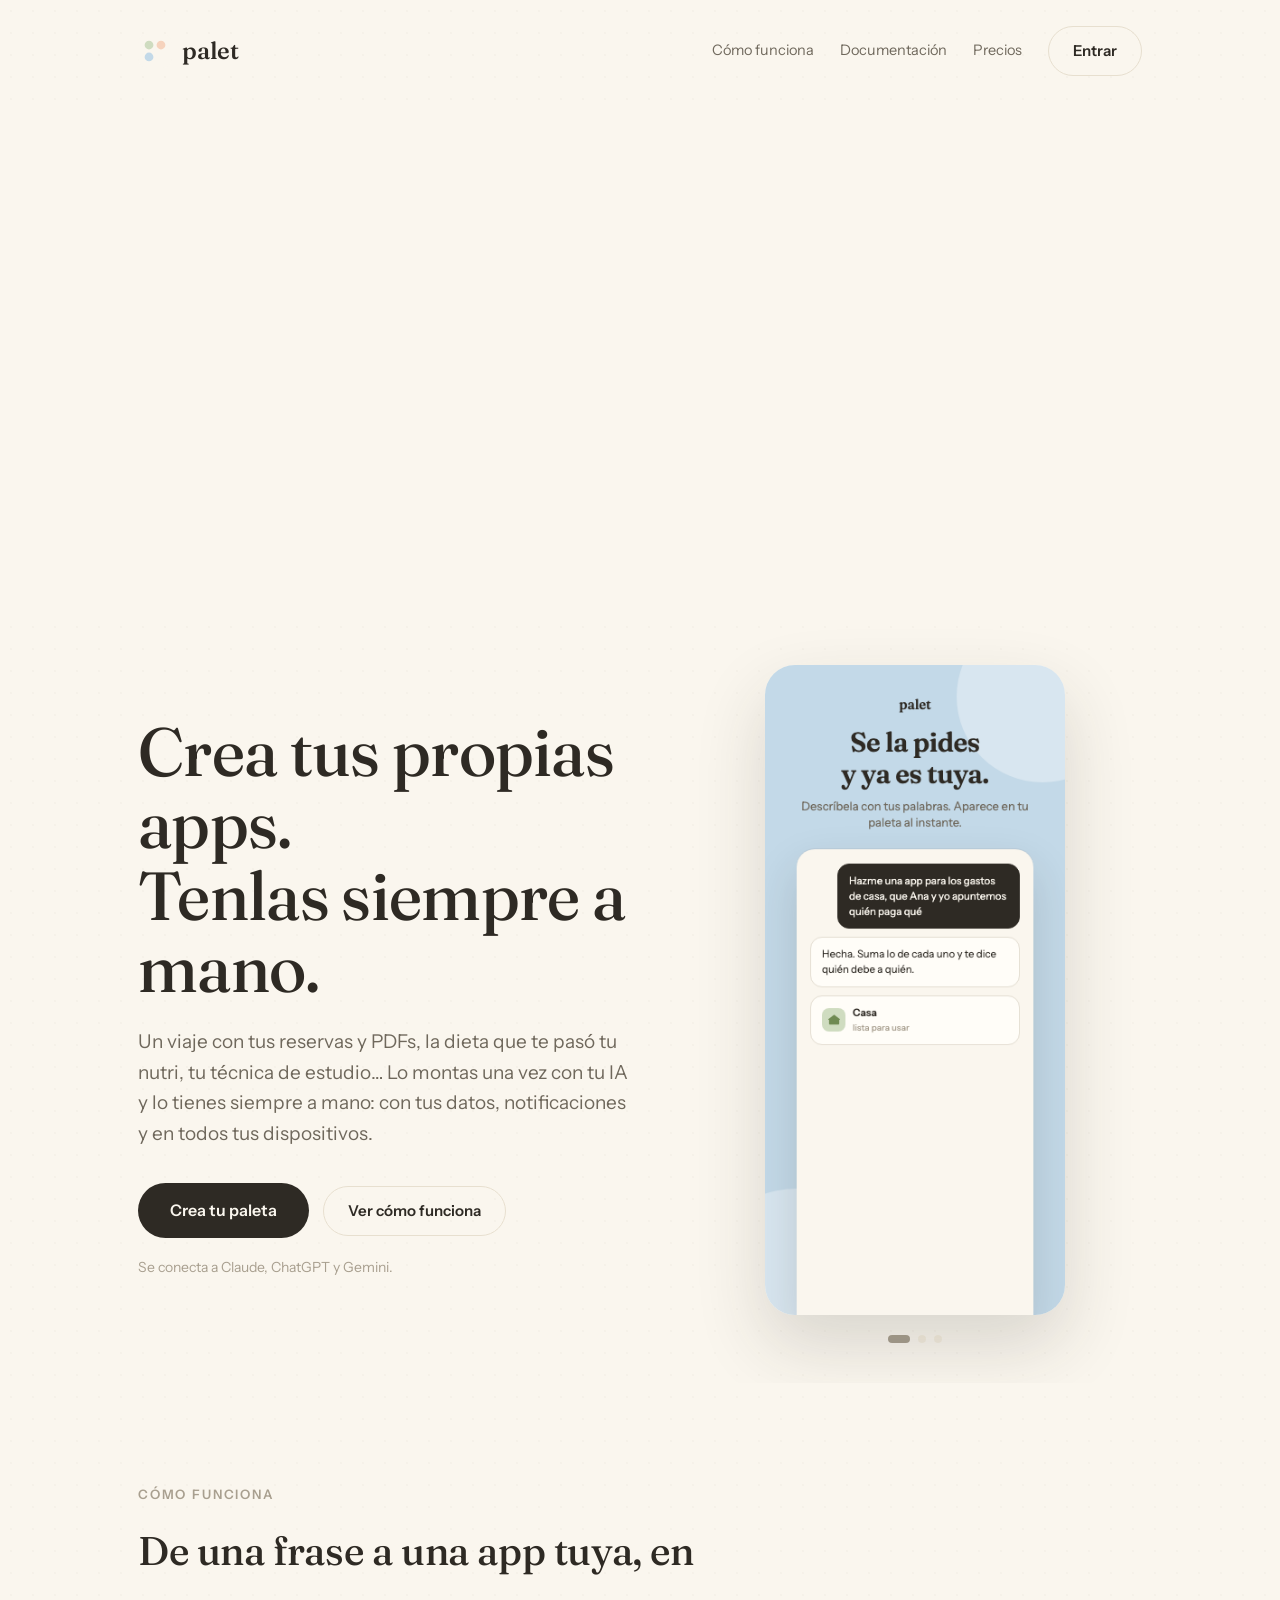
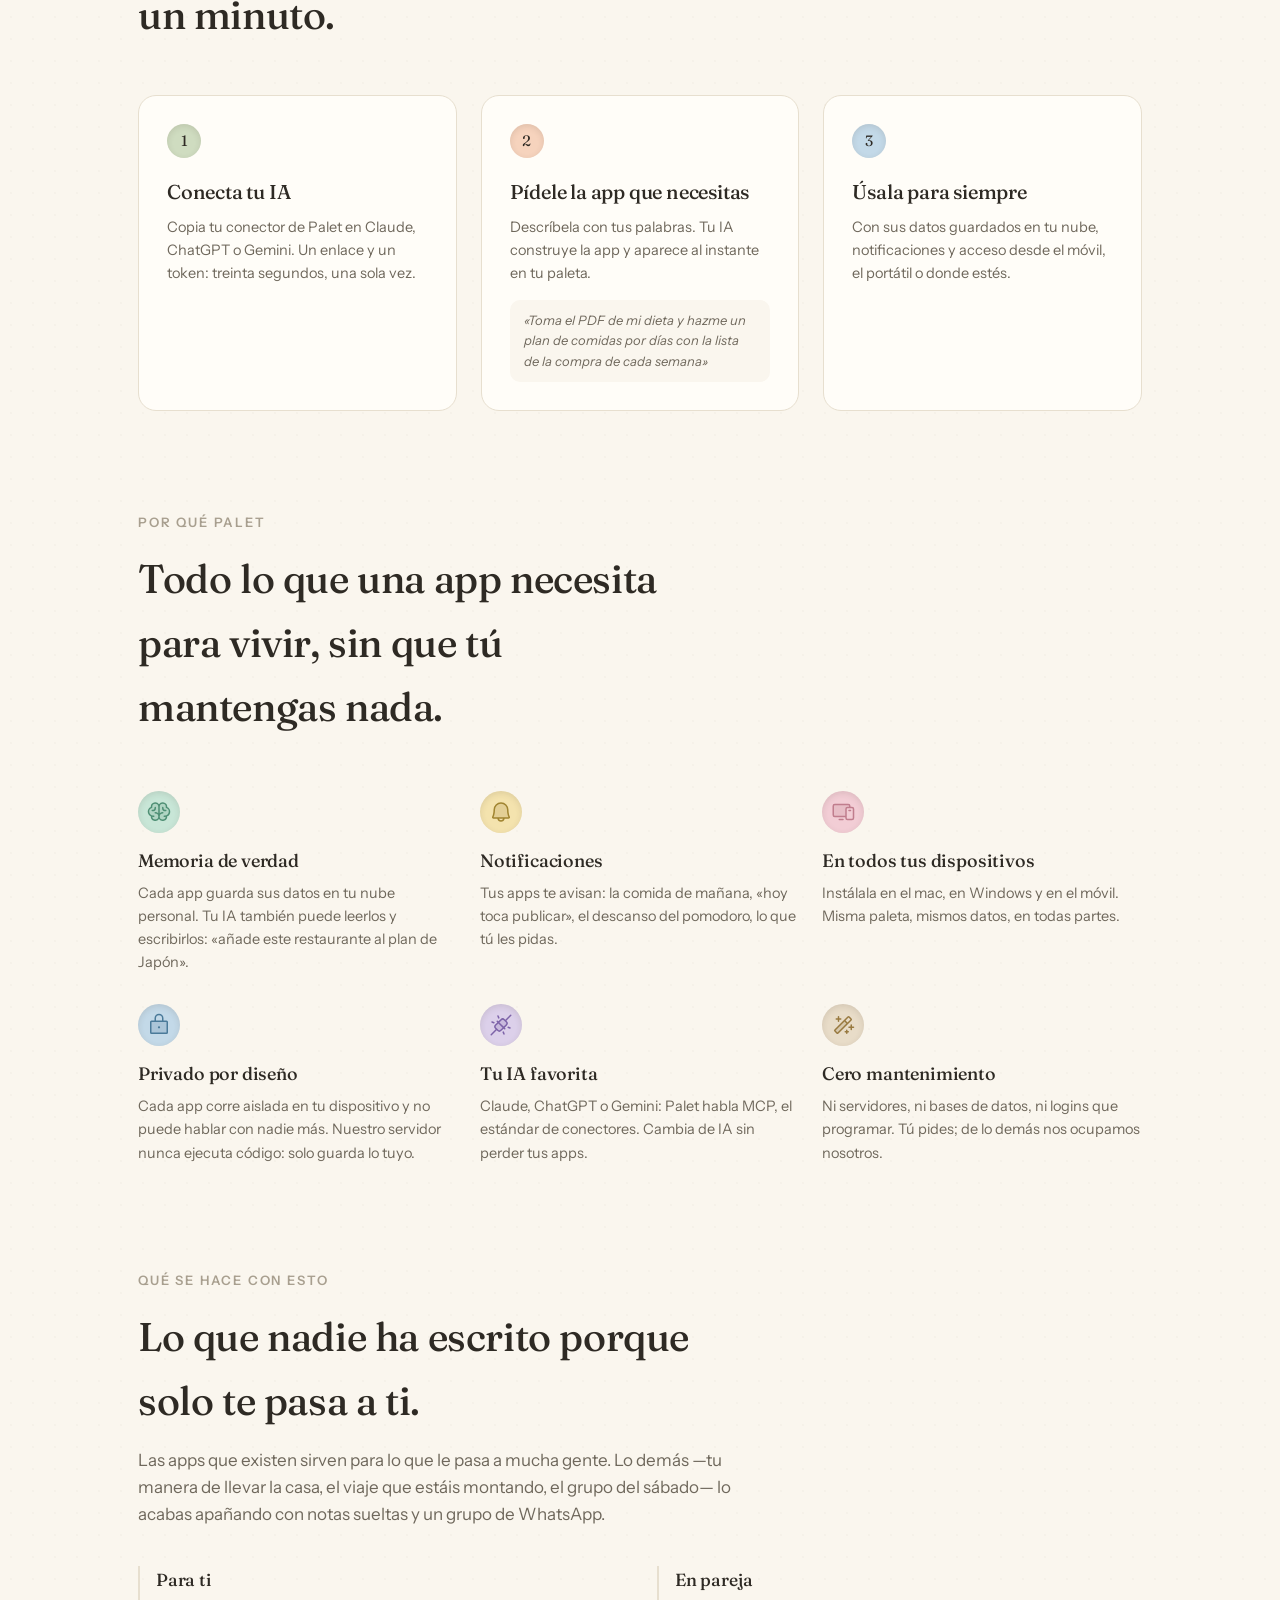
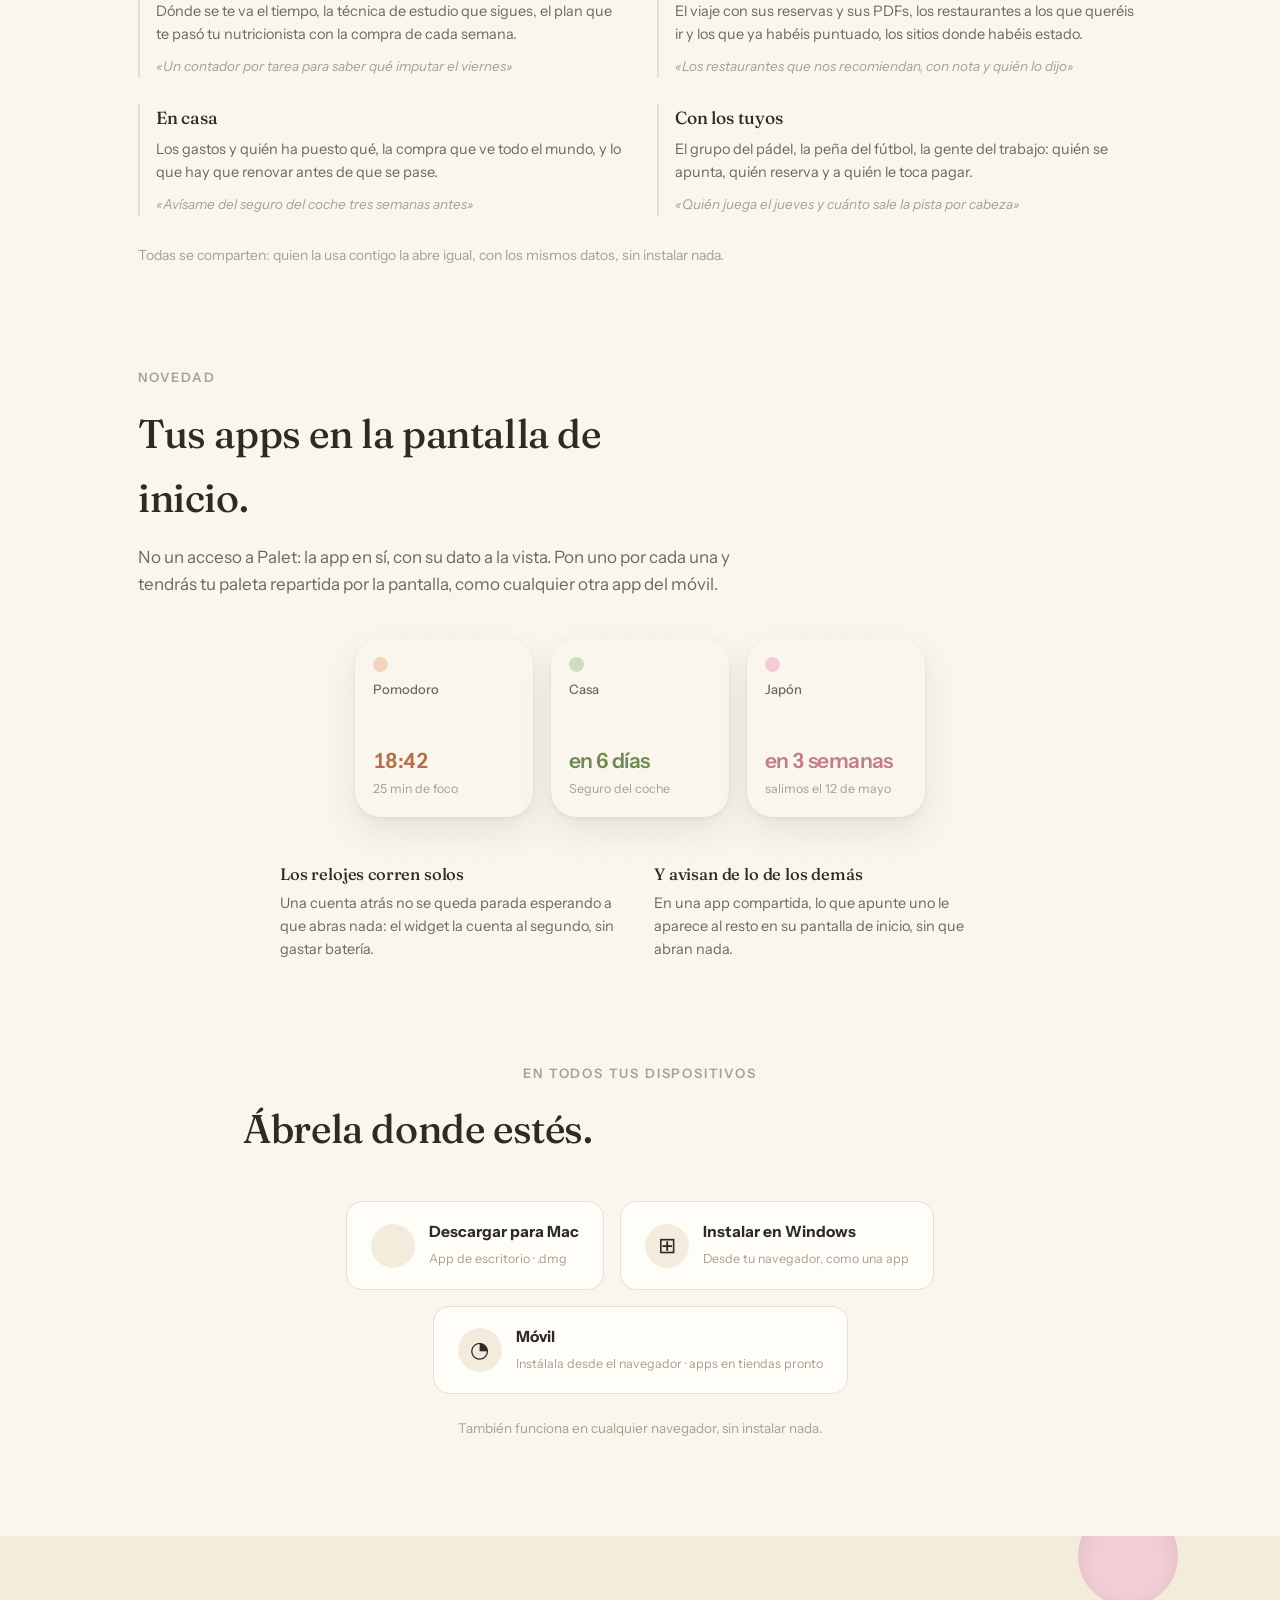
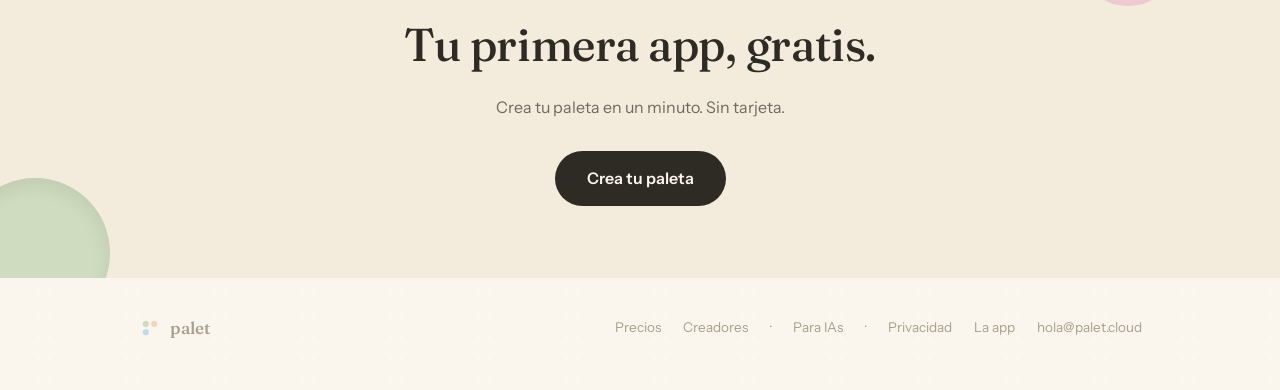
==== commit bbc34c53: "Documentación versionada, en Markdown y con llms.txt" ====
--- a/index.html
+++ b/index.html
@@ -237,7 +237,7 @@
     <a class="brand" href="/" style="gap:8px"><img src="icon.svg" alt="" style="width:24px;height:24px;border-radius:6px"><span style="font-size:17px">palet</span></a>
     <div class="links">
       <a href="precios.html">Precios</a>
-      <a href="creadores.html">Creadores</a> · <a href="privacidad.html">Privacidad</a>
+      <a href="creadores.html">Creadores</a> · <a href="llms.txt">Para IAs</a> · <a href="privacidad.html">Privacidad</a>
       <a href="https://app.palet.cloud">La app</a>
       <a href="mailto:hola@palet.cloud">hola@palet.cloud</a>
     </div>
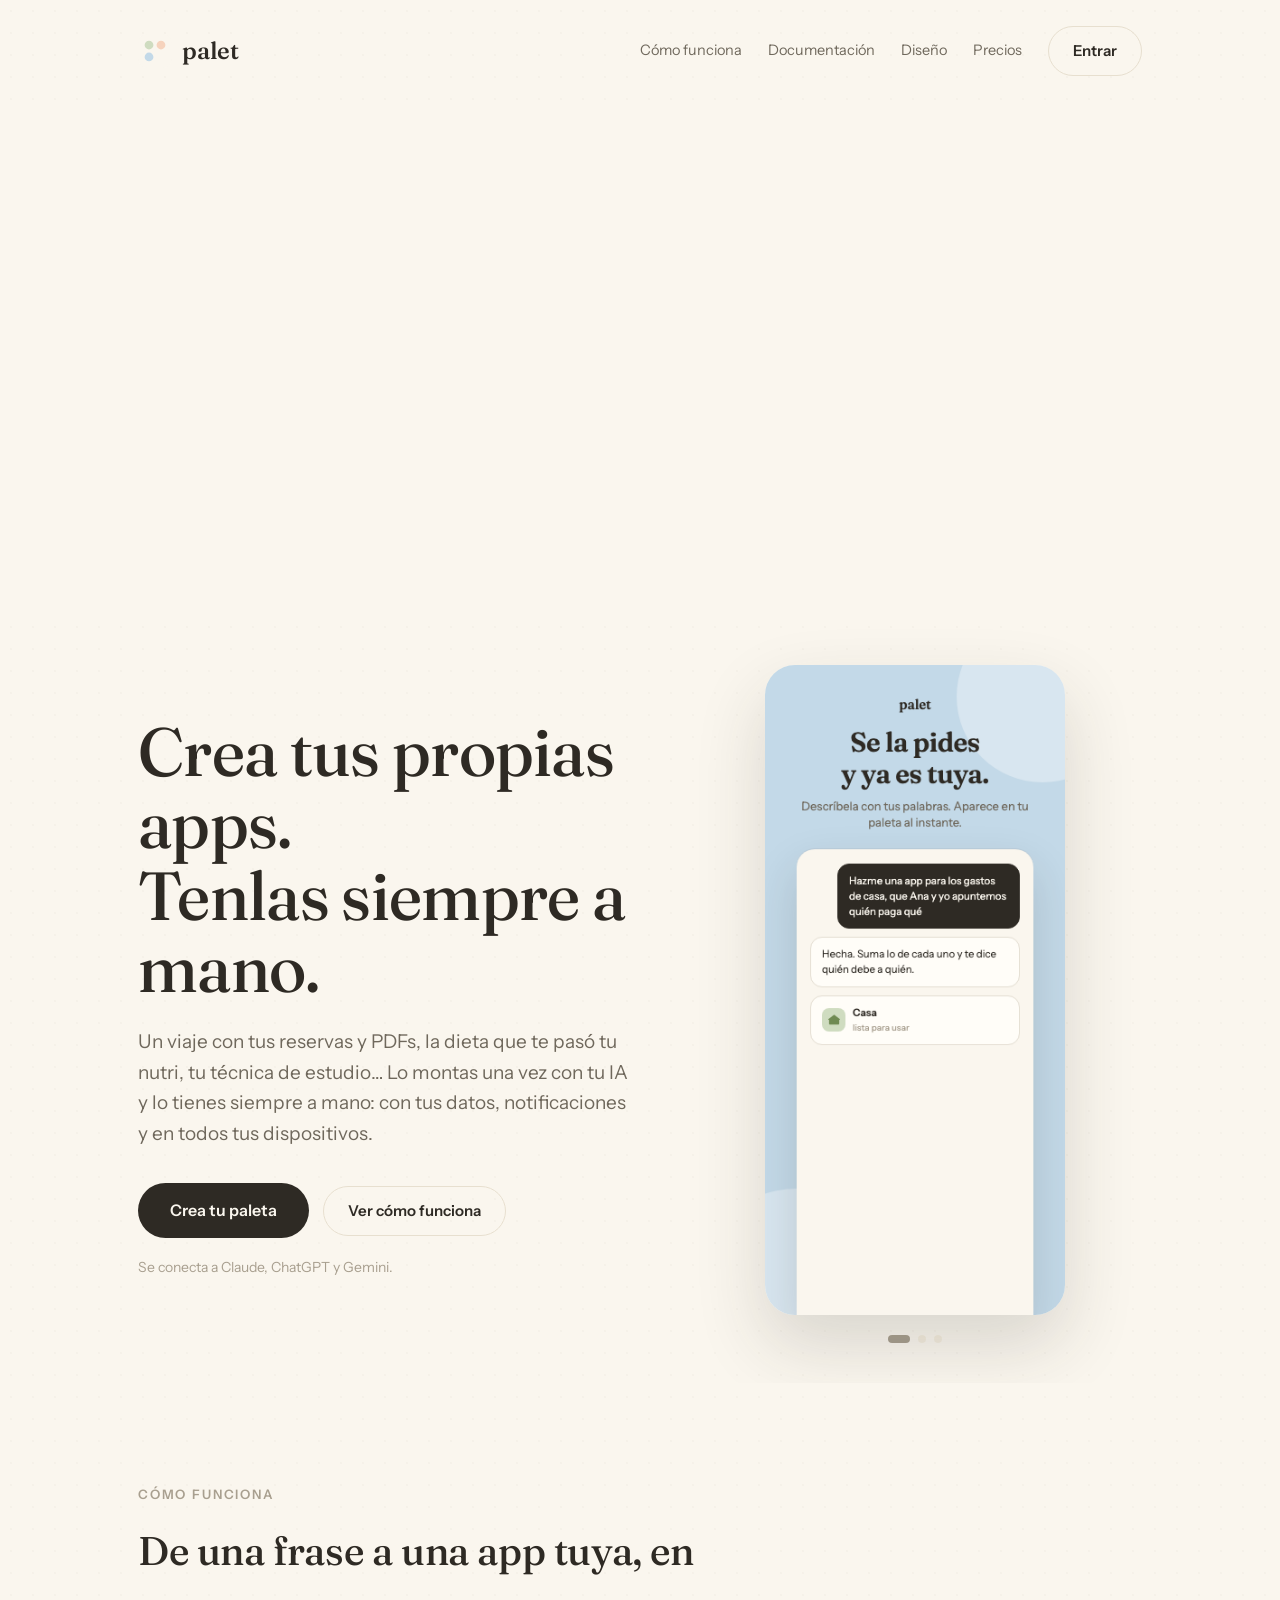
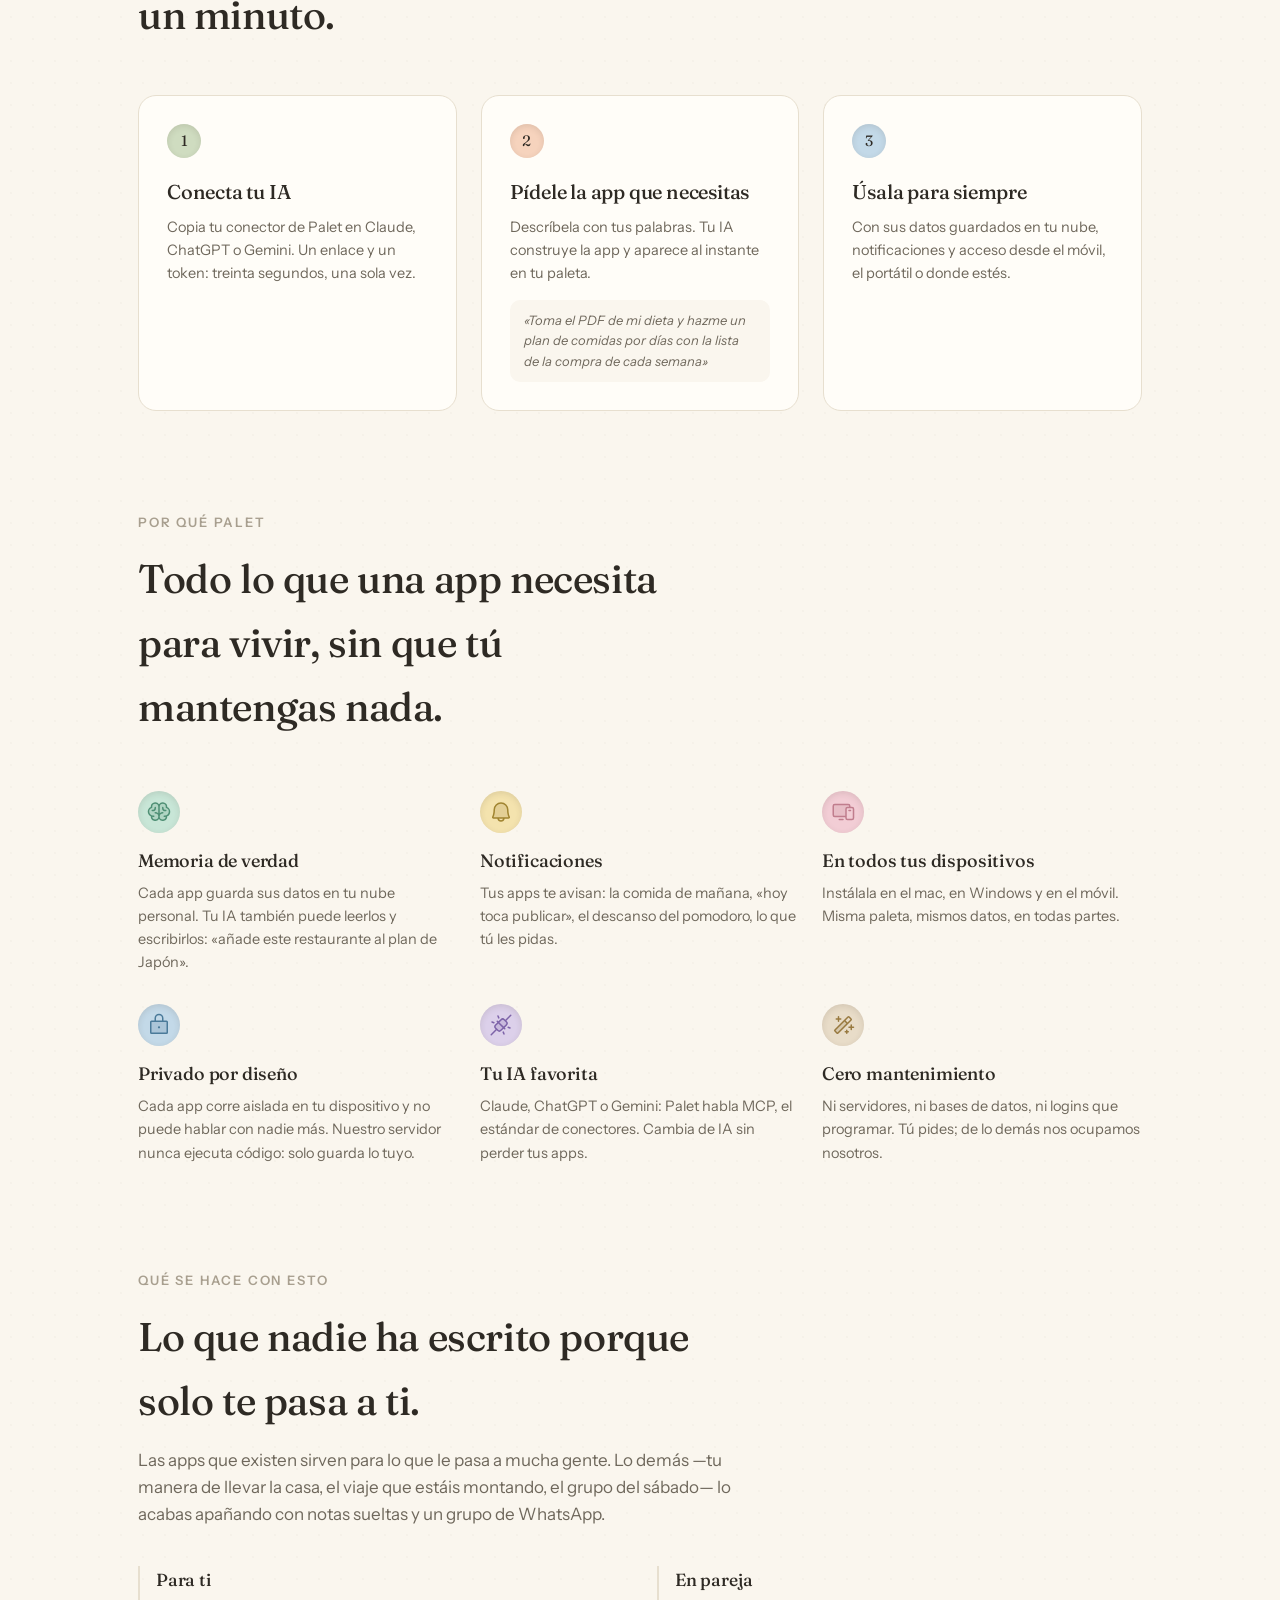
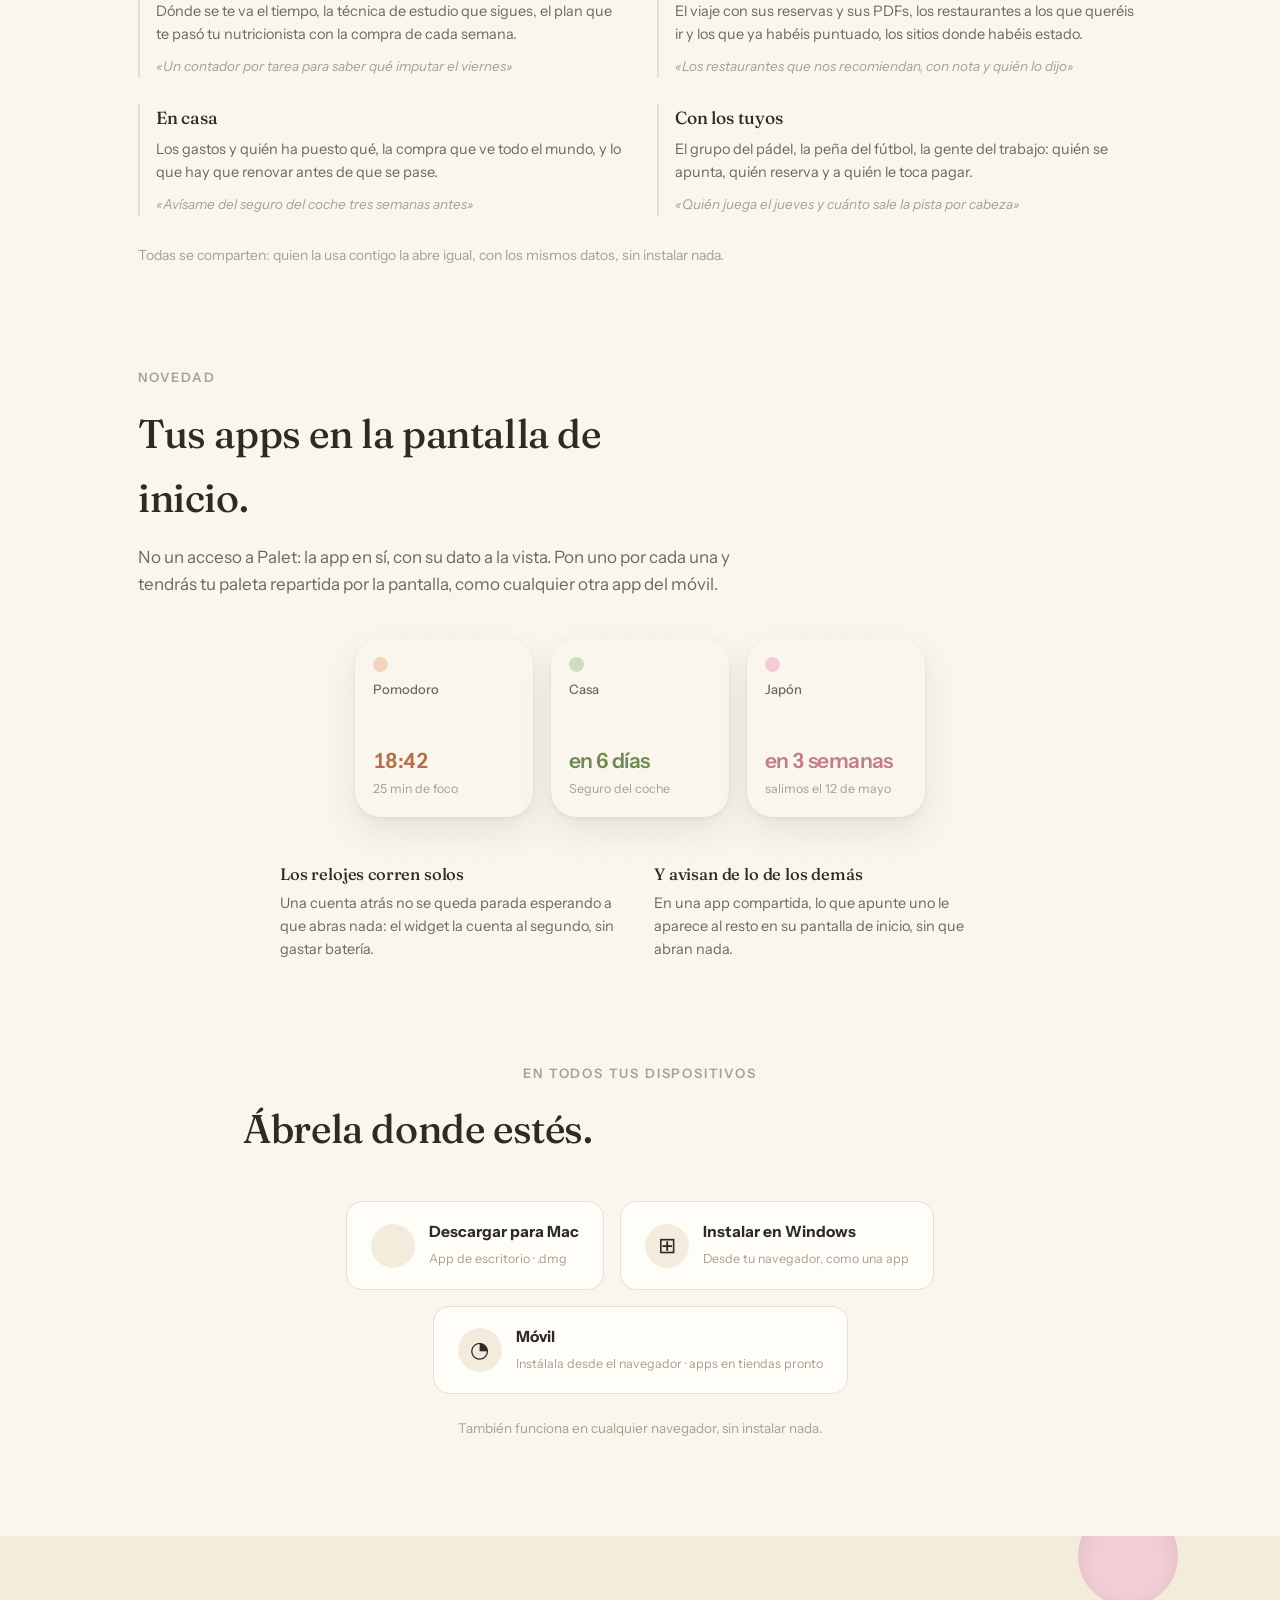
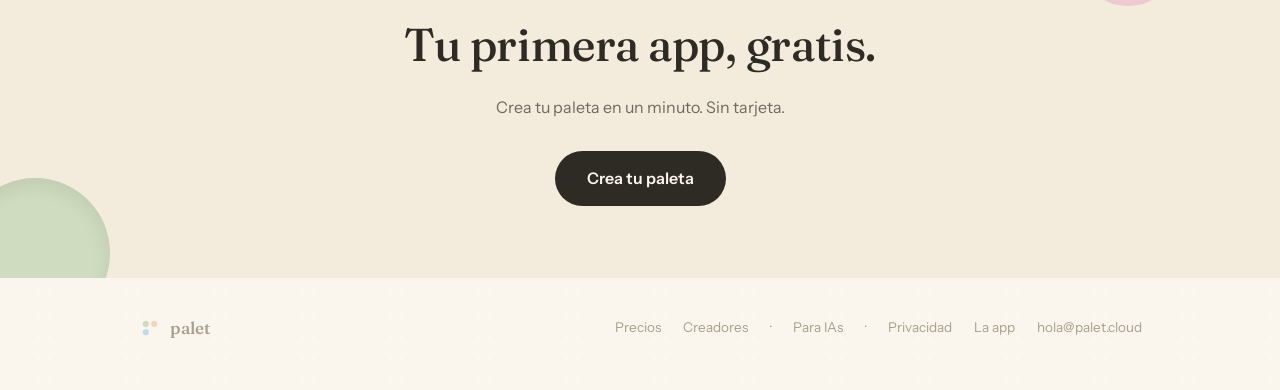
==== commit 921e9533: "Página de diseño, y el sitio deja de desbordarse en móvil La justificación artística del sistema de " ====
--- a/index.html
+++ b/index.html
@@ -25,6 +25,7 @@
     <div class="nav-links">
       <a href="#como">Cómo funciona</a>
       <a href="docs.html">Documentación</a>
+      <a href="diseno.html">Diseño</a>
       <a href="precios.html">Precios</a>
       <a class="btn ghost" href="https://app.palet.cloud">Entrar</a>
     </div>
--- a/styles.css
+++ b/styles.css
@@ -55,6 +55,10 @@
 .brand img { width: 34px; height: 34px; border-radius: 9px; }
 .brand span { font-family: var(--font-display); font-size: 24px; font-weight: 550; }
 .nav-links { display: flex; align-items: center; gap: 26px; font-size: 14.5px; }
+@media (max-width: 620px) {
+  nav { flex-wrap: wrap; gap: 12px 0; padding: 18px 0; }
+  .nav-links { width: 100%; flex-wrap: wrap; gap: 18px; font-size: 14px; }
+}
 .nav-links a { text-decoration: none; color: var(--ink-soft); }
 .nav-links a:hover { color: var(--ink); }
 
@@ -194,10 +198,11 @@
 .cta-band .btn { position: relative; z-index: 1; }
 
 footer { padding: 36px 0 48px; }
+footer p { overflow-wrap: anywhere; }
 footer .wrap { display: flex; align-items: center; justify-content: space-between; gap: 16px; flex-wrap: wrap; }
 footer, footer a { color: var(--ink-faint); font-size: 13.5px; text-decoration: none; }
 footer a:hover { color: var(--ink); }
-footer .links { display: flex; gap: 22px; }
+footer .links { display: flex; gap: 22px; flex-wrap: wrap; }
 
 /* ——— pricing ——— */
 
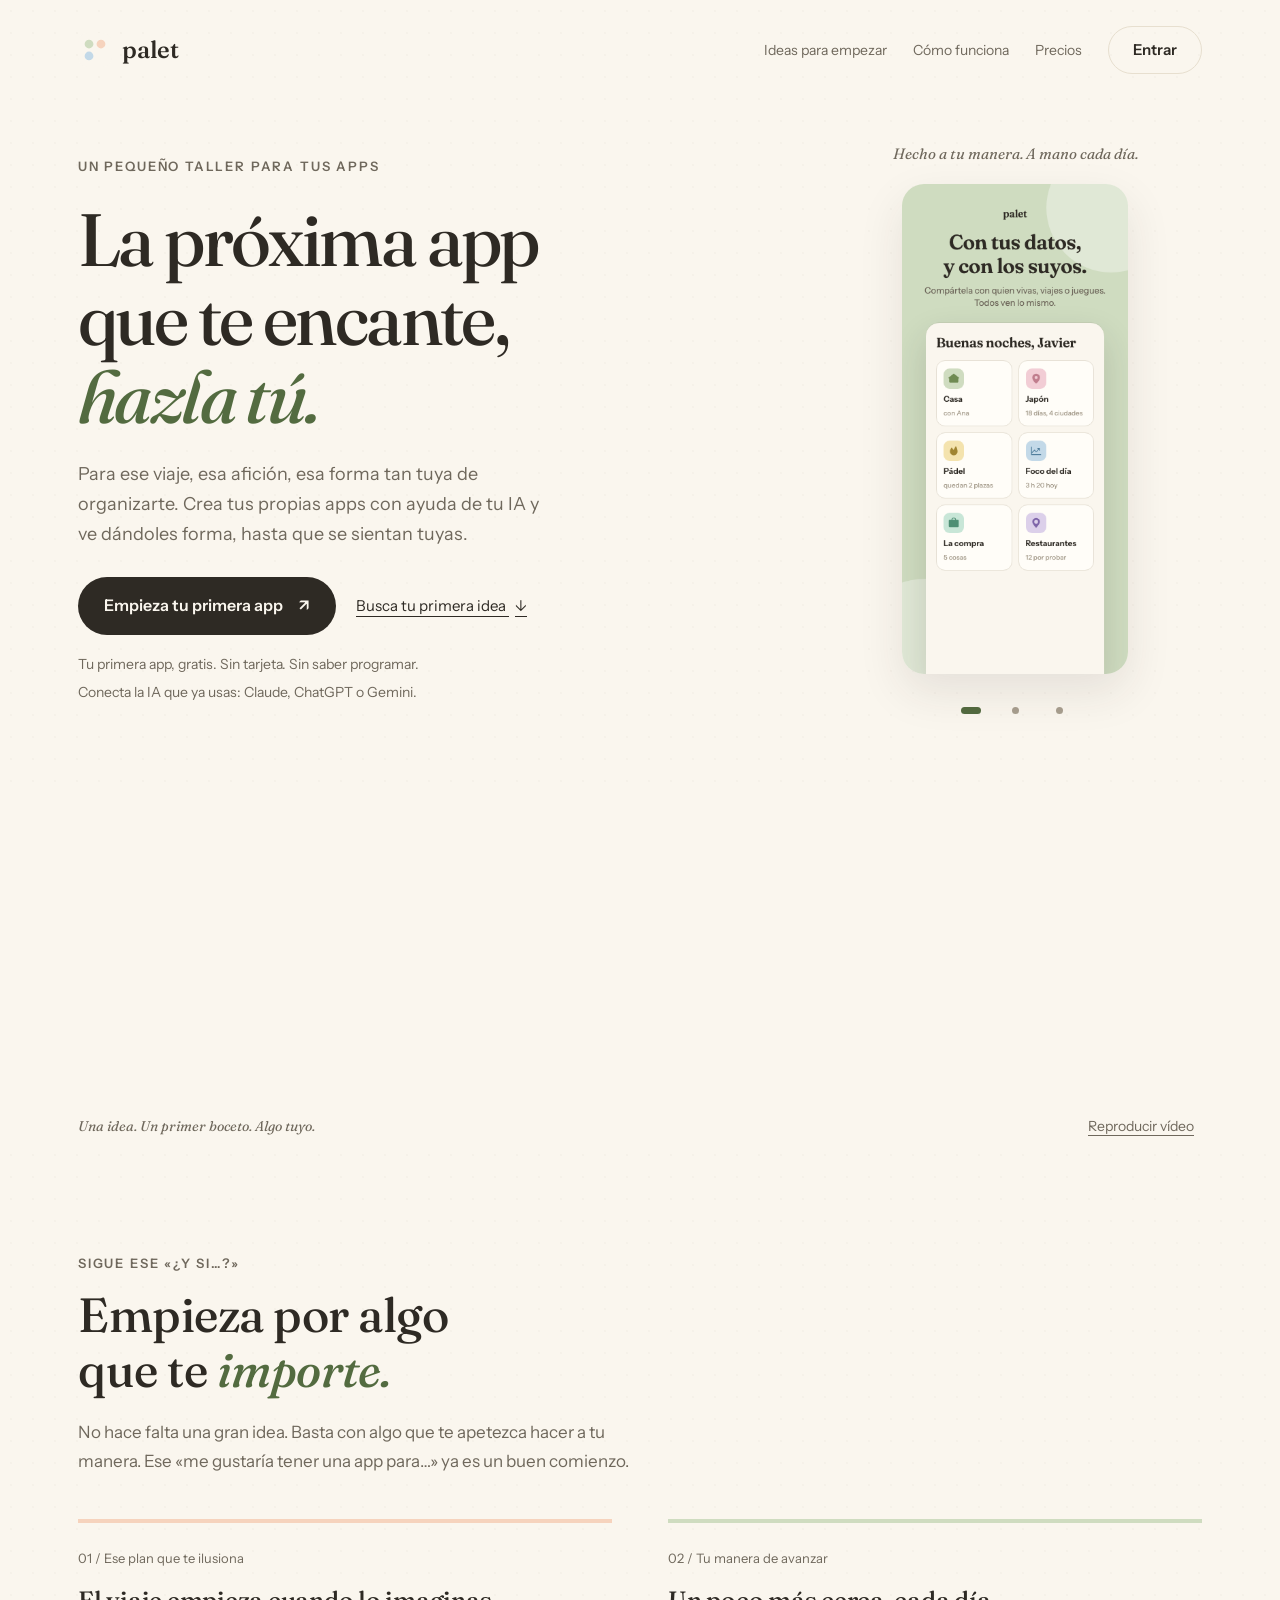
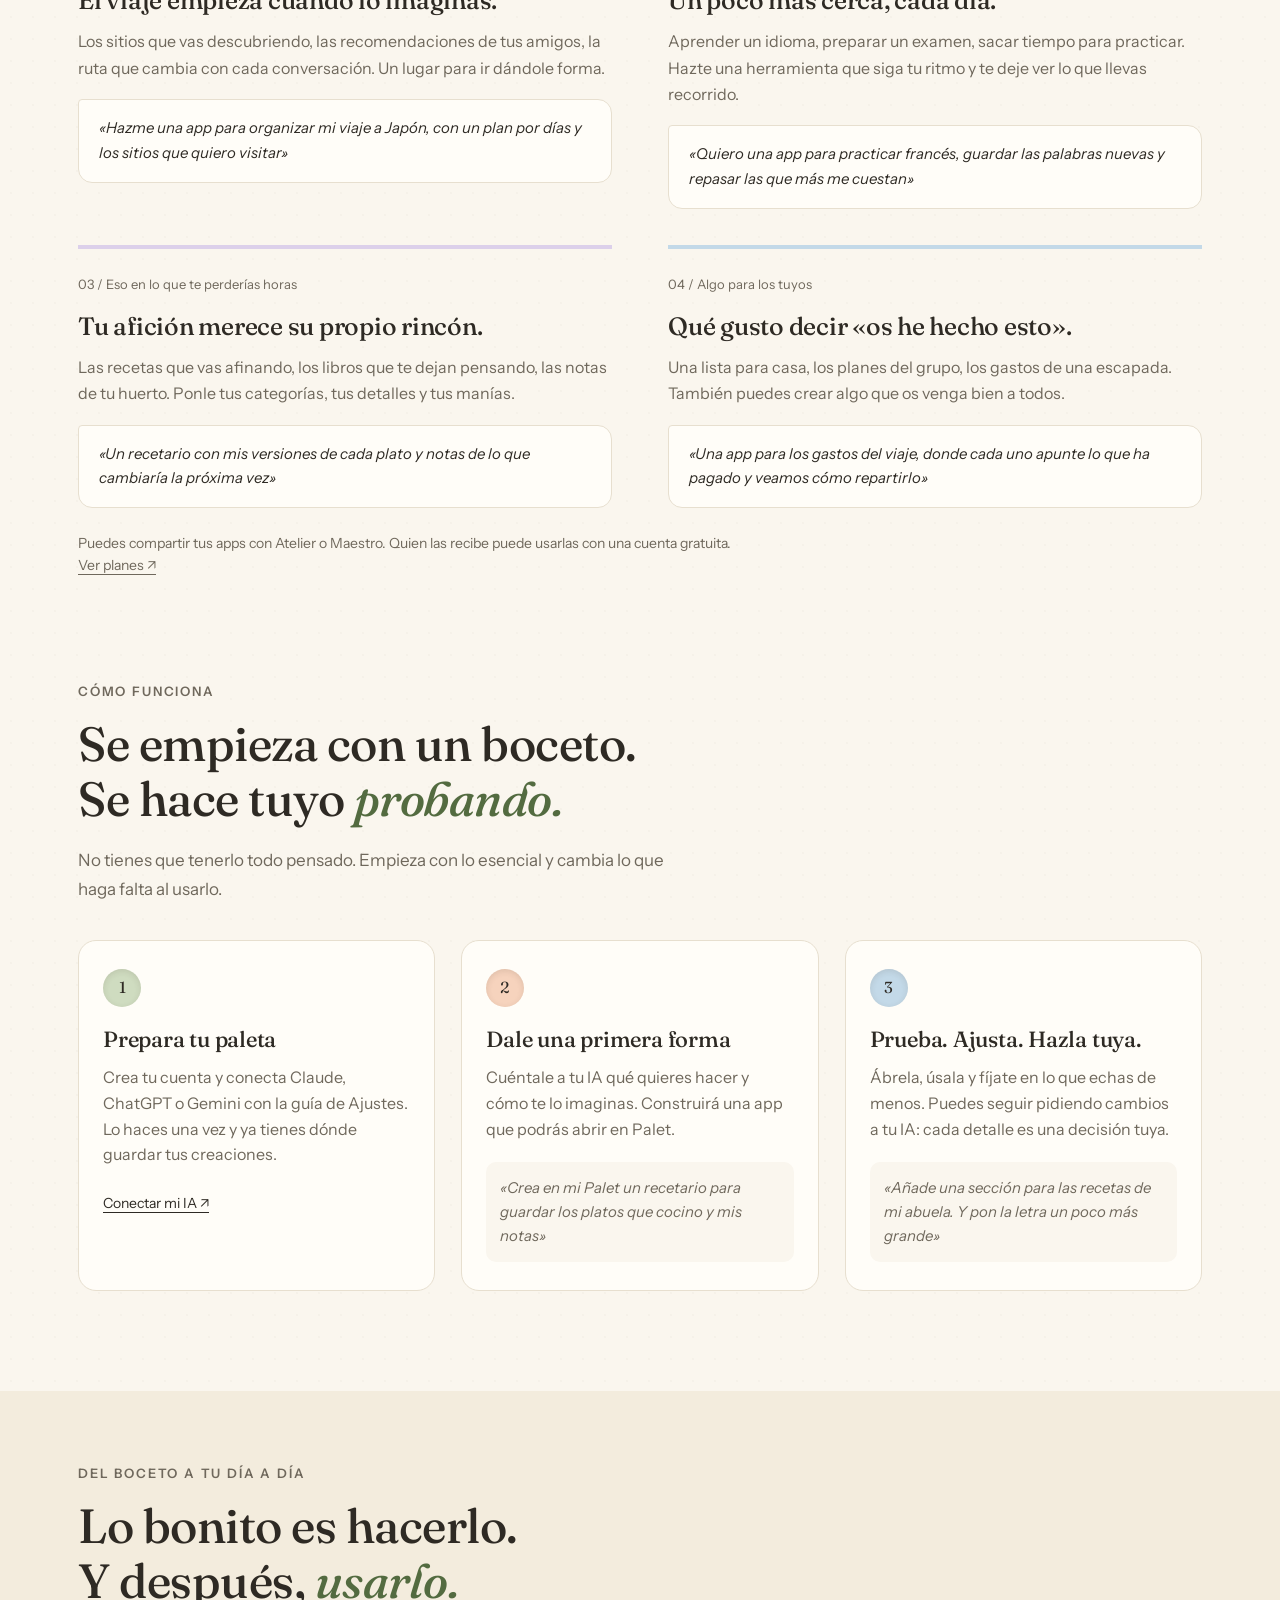
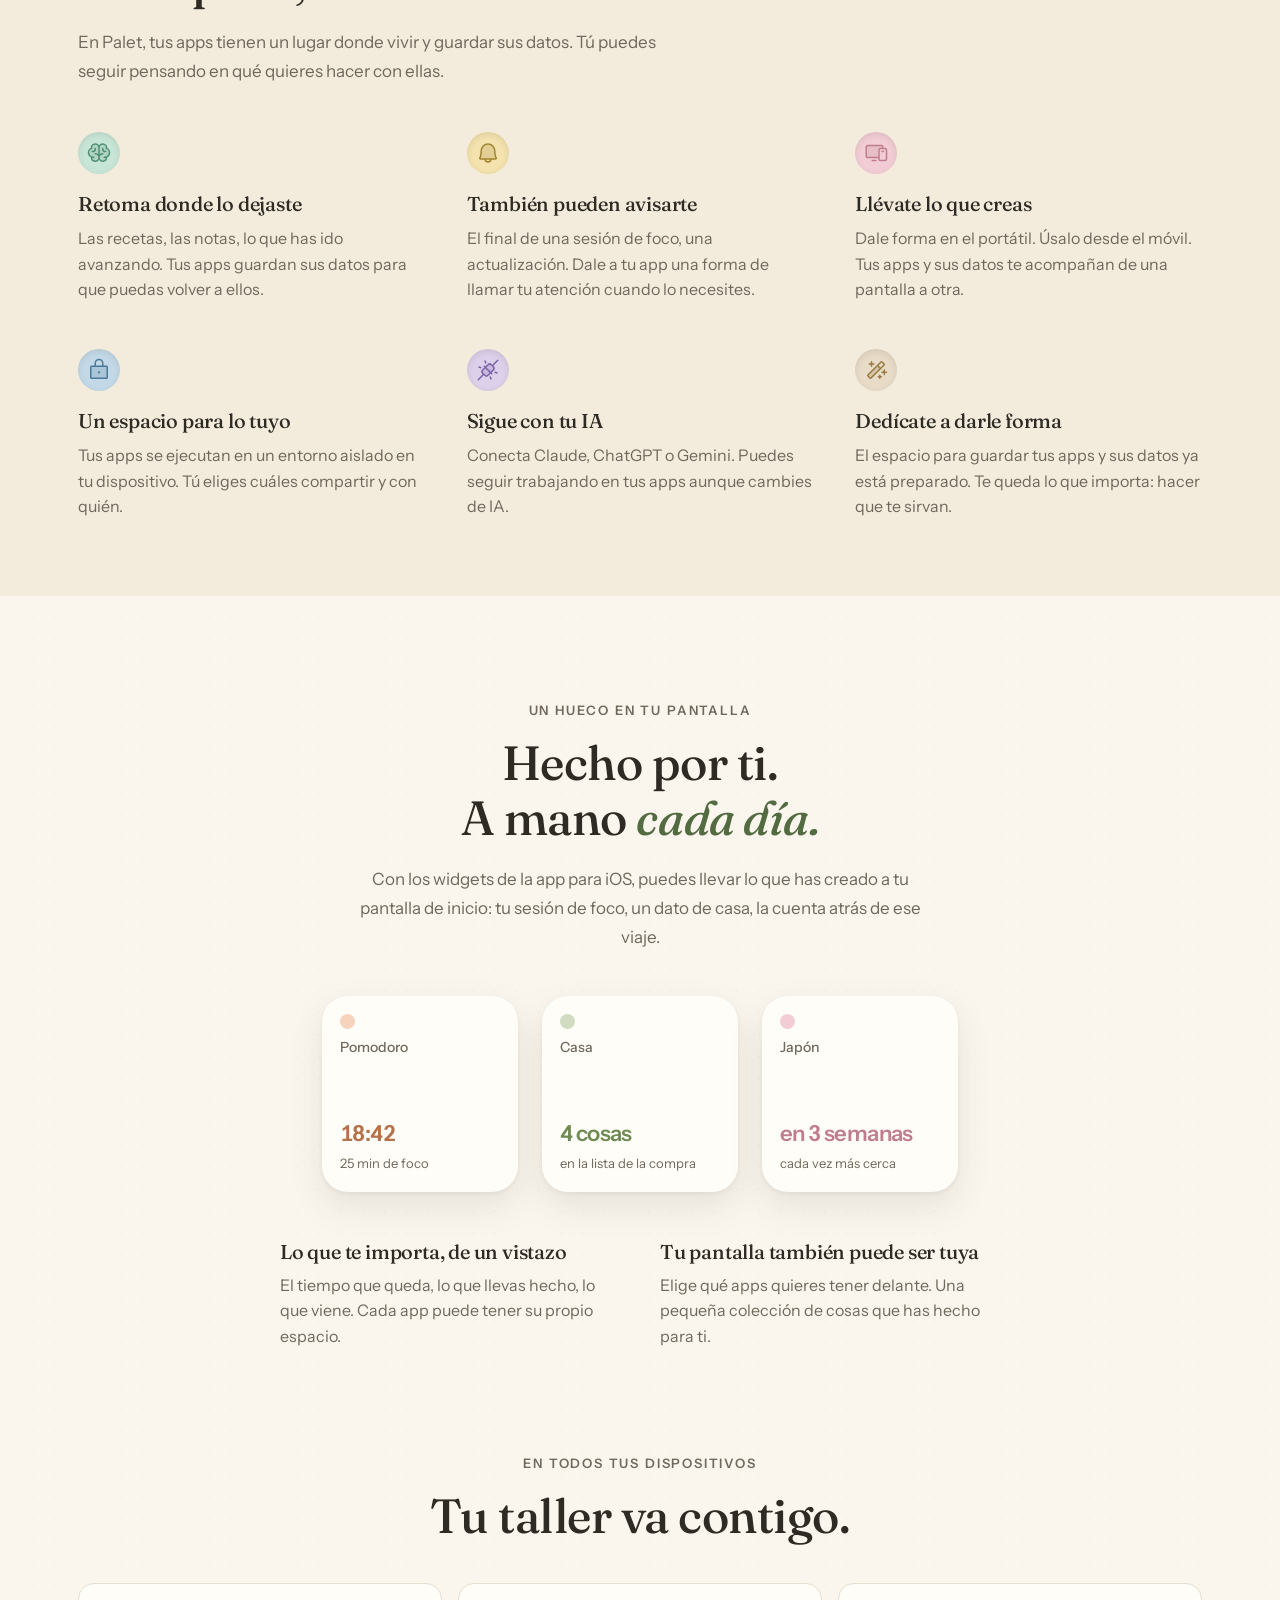
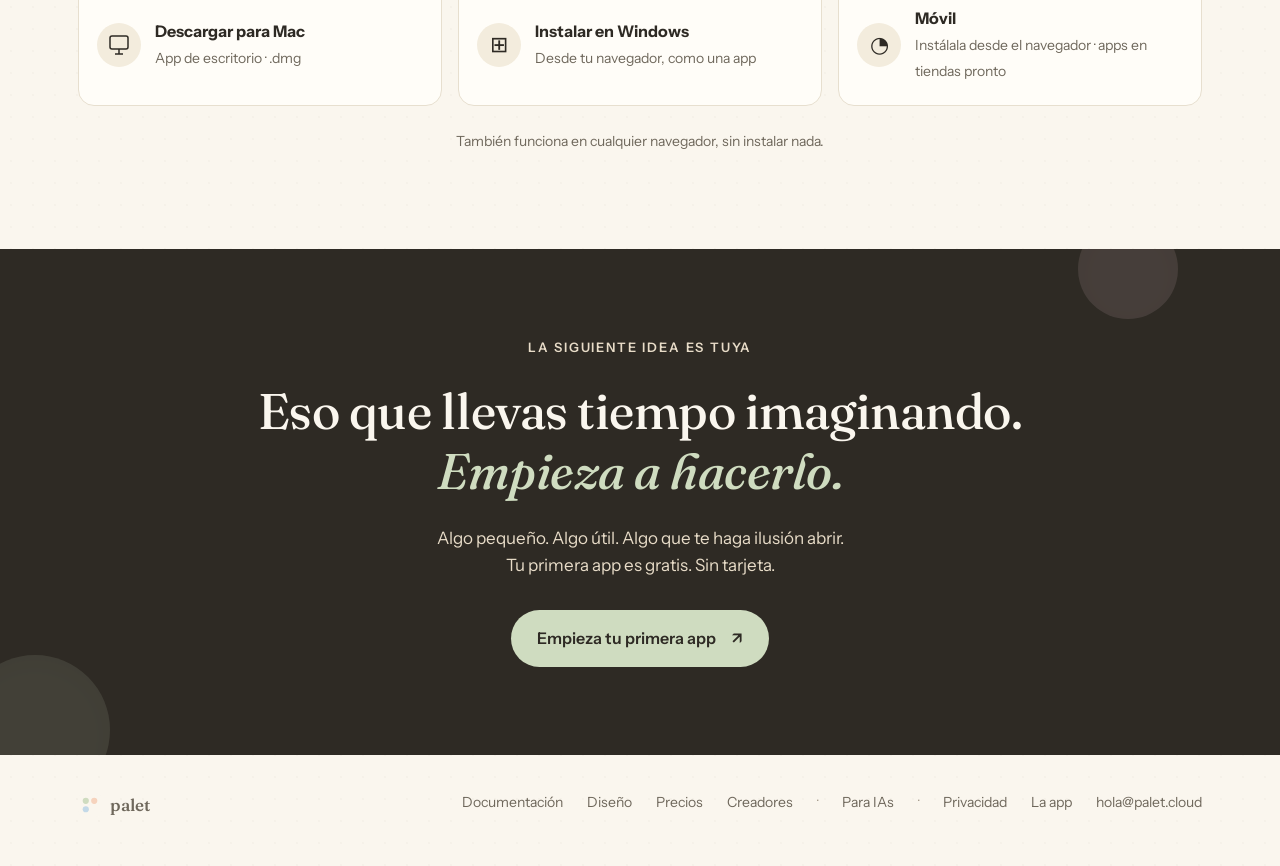
==== commit 2919b57c: "Reframe the Palet homepage around personal creativity" ====
--- a/index.html
+++ b/index.html
@@ -3,177 +3,189 @@
 <head>
   <meta charset="utf-8">
   <meta name="viewport" content="width=device-width, initial-scale=1">
-  <title>Palet — Crea tus propias apps. Tenlas siempre a mano.</title>
-  <meta name="description" content="Pídele una app a tu IA y úsala para siempre: con memoria, notificaciones y en todos tus dispositivos. Palet se conecta a Claude, ChatGPT y Gemini.">
+  <title>Palet — La próxima app que te encante, hazla tú.</title>
+  <meta name="description" content="Para tus ideas, tus aficiones y tu manera de hacer las cosas. Crea tus propias apps con ayuda de tu IA, dales tu toque y llévalas contigo. Empieza gratis.">
   <link rel="icon" href="icon.svg" type="image/svg+xml">
   <link rel="preconnect" href="https://fonts.googleapis.com">
   <link rel="preconnect" href="https://fonts.gstatic.com" crossorigin>
   <link href="https://fonts.googleapis.com/css2?family=Fraunces:ital,opsz,wght@0,9..144,300..700;1,9..144,300..700&family=Instrument+Sans:ital,wght@0,400..700;1,400..700&display=swap" rel="stylesheet">
   <link rel="stylesheet" href="styles.css">
-  <meta property="og:title" content="Palet — Crea tus propias apps">
-  <meta property="og:description" content="Tu paleta personal de utilidades creadas con IA: con memoria, notificaciones y en todos tus dispositivos.">
+  <link rel="stylesheet" href="home.css">
+  <link rel="canonical" href="https://palet.cloud/">
+  <meta property="og:title" content="Palet — La próxima app que te encante, hazla tú.">
+  <meta property="og:description" content="Crea una app para eso que te importa. Dale forma con ayuda de tu IA, hazla a tu manera y úsala cada día. Tu primera app, gratis.">
+  <meta property="og:type" content="website">
   <meta property="og:url" content="https://palet.cloud">
 </head>
-<body>
+<body class="home">
+
+<a class="skip-link" href="#contenido">Saltar al contenido</a>
 
 <div class="wrap">
-  <nav>
+  <nav aria-label="Navegación principal">
     <a class="brand" href="/">
       <img src="icon.svg" alt="">
       <span>palet</span>
     </a>
     <div class="nav-links">
+      <a href="#ejemplos">Ideas para empezar</a>
       <a href="#como">Cómo funciona</a>
-      <a href="docs.html">Documentación</a>
-      <a href="diseno.html">Diseño</a>
       <a href="precios.html">Precios</a>
       <a class="btn ghost" href="https://app.palet.cloud">Entrar</a>
     </div>
   </nav>
 </div>
 
-<section class="reel">
-  <video src="pincel.mp4" autoplay muted loop playsinline preload="metadata"></video>
-</section>
-
+<main id="contenido">
 <header class="hero">
   <div class="wrap hero-grid">
     <div class="hero-copy">
-      <h1 class="reveal">Crea tus propias apps.<br>Tenlas siempre a mano.</h1>
-      <p class="sub reveal d1">Un viaje con tus reservas y PDFs, la dieta que te pasó tu nutri, tu técnica de estudio… Lo montas una vez con tu IA y lo tienes siempre a mano: con tus datos, notificaciones y en todos tus dispositivos.</p>
+      <p class="eyebrow reveal">Un pequeño taller para tus apps</p>
+      <h1 class="reveal">La próxima app<br>que te encante,<br><em>hazla tú.</em></h1>
+      <p class="sub reveal d1">Para ese viaje, esa afición, esa forma tan tuya de organizarte. Crea tus propias apps con ayuda de tu IA y ve dándoles forma, hasta que se sientan tuyas.</p>
       <div class="cta-row reveal d2">
-        <a class="btn big" href="https://app.palet.cloud">Crea tu paleta</a>
-        <a class="btn ghost" href="#como">Ver cómo funciona</a>
-      </div>
-      <p class="connects reveal d3">Se conecta a Claude, ChatGPT y Gemini.</p>
-    </div>
-    <div class="hero-carousel reveal d2" aria-hidden="true">
+        <a class="btn big" href="https://app.palet.cloud">Empieza tu primera app <span aria-hidden="true">↗</span></a>
+        <a class="text-link" href="#ejemplos">Busca tu primera idea <span aria-hidden="true">↓</span></a>
+      </div>
+      <p class="hero-note reveal d3">Tu primera app, gratis. Sin tarjeta. Sin saber programar.</p>
+      <p class="connects reveal d3">Conecta la IA que ya usas: Claude, ChatGPT o Gemini.</p>
+    </div>
+    <div class="hero-carousel reveal d2" role="region" aria-label="Así se ven tus apps en Palet">
+      <p class="carousel-note">Hecho a tu manera. A mano cada día.</p>
       <div class="carousel" id="carousel">
-        <img src="shots/1-pidesela.png" class="slide active" alt="">
-        <img src="shots/2-tuya.png" class="slide" alt="">
-        <img src="shots/3-a-mano.png" class="slide" alt="">
-      </div>
-      <div class="dots" id="dots">
-        <button class="dot active" data-i="0" aria-label="1"></button>
-        <button class="dot" data-i="1" aria-label="2"></button>
-        <button class="dot" data-i="2" aria-label="3"></button>
+        <img src="shots/2-tuya.png" class="slide active" alt="Una paleta personal con apps para casa, Japón, pádel, foco, la compra y restaurantes." width="332" height="720" fetchpriority="high">
+        <img src="shots/1-pidesela.png" class="slide" alt="Ejemplo de creación: pides una app para los gastos de casa y aparece lista para usar en tu paleta." width="332" height="720" aria-hidden="true">
+        <img src="shots/3-a-mano.png" class="slide" alt="Ejemplos de widgets en la pantalla de inicio: pomodoro, casa, Japón, compra, pádel y foco." width="332" height="720" aria-hidden="true">
+      </div>
+      <div class="dots" id="dots" aria-label="Elige una captura" hidden>
+        <button class="dot active" type="button" data-i="0" aria-label="Ver tu paleta de apps" aria-pressed="true"></button>
+        <button class="dot" type="button" data-i="1" aria-label="Ver cómo se crea una app" aria-pressed="false"></button>
+        <button class="dot" type="button" data-i="2" aria-label="Ver los widgets" aria-pressed="false"></button>
       </div>
     </div>
   </div>
 </header>
 
+<figure class="reel">
+  <video src="pincel.mp4" muted loop playsinline preload="metadata" controls aria-label="Un pincel da forma a los colores de la paleta de Palet"></video>
+  <figcaption>
+    <span>Una idea. Un primer boceto. Algo tuyo.</span>
+    <button class="reel-toggle" type="button" hidden>Pausar vídeo</button>
+  </figcaption>
+</figure>
+
+<section id="ejemplos">
+  <div class="wrap">
+    <p class="eyebrow">Sigue ese «¿y si…?»</p>
+    <h2>Empieza por algo<br>que te <em>importe.</em></h2>
+    <p class="lead">No hace falta una gran idea. Basta con algo que te apetezca hacer a tu manera. Ese «me gustaría tener una app para…» ya es un buen comienzo.</p>
+
+    <div class="usos">
+      <article style="--idea-color:var(--peach)">
+        <span class="idea-label">01 / Ese plan que te ilusiona</span>
+        <h3>El viaje empieza cuando lo imaginas.</h3>
+        <p>Los sitios que vas descubriendo, las recomendaciones de tus amigos, la ruta que cambia con cada conversación. Un lugar para ir dándole forma.</p>
+        <p class="uso-ej">«Hazme una app para organizar mi viaje a Japón, con un plan por días y los sitios que quiero visitar»</p>
+      </article>
+      <article style="--idea-color:var(--sage)">
+        <span class="idea-label">02 / Tu manera de avanzar</span>
+        <h3>Un poco más cerca, cada día.</h3>
+        <p>Aprender un idioma, preparar un examen, sacar tiempo para practicar. Hazte una herramienta que siga tu ritmo y te deje ver lo que llevas recorrido.</p>
+        <p class="uso-ej">«Quiero una app para practicar francés, guardar las palabras nuevas y repasar las que más me cuestan»</p>
+      </article>
+      <article style="--idea-color:var(--lilac)">
+        <span class="idea-label">03 / Eso en lo que te perderías horas</span>
+        <h3>Tu afición merece su propio rincón.</h3>
+        <p>Las recetas que vas afinando, los libros que te dejan pensando, las notas de tu huerto. Ponle tus categorías, tus detalles y tus manías.</p>
+        <p class="uso-ej">«Un recetario con mis versiones de cada plato y notas de lo que cambiaría la próxima vez»</p>
+      </article>
+      <article style="--idea-color:var(--sky)">
+        <span class="idea-label">04 / Algo para los tuyos</span>
+        <h3>Qué gusto decir «os he hecho esto».</h3>
+        <p>Una lista para casa, los planes del grupo, los gastos de una escapada. También puedes crear algo que os venga bien a todos.</p>
+        <p class="uso-ej">«Una app para los gastos del viaje, donde cada uno apunte lo que ha pagado y veamos cómo repartirlo»</p>
+      </article>
+    </div>
+
+    <p class="usos-pie">Puedes compartir tus apps con Atelier o Maestro. Quien las recibe puede usarlas con una cuenta gratuita. <a href="precios.html">Ver planes <span aria-hidden="true">↗</span></a></p>
+  </div>
+</section>
+
 <section id="como">
   <div class="wrap">
     <p class="eyebrow">Cómo funciona</p>
-    <h2>De una frase a una app tuya, en un minuto.</h2>
+    <h2>Se empieza con un boceto.<br>Se hace tuyo <em>probando.</em></h2>
+    <p class="lead">No tienes que tenerlo todo pensado. Empieza con lo esencial y cambia lo que haga falta al usarlo.</p>
     <div class="steps">
       <div class="step">
         <span class="num" style="background:var(--sage)">1</span>
-        <h3>Conecta tu IA</h3>
-        <p>Copia tu conector de Palet en Claude, ChatGPT o Gemini. Un enlace y un token: treinta segundos, una sola vez.</p>
+        <h3>Prepara tu paleta</h3>
+        <p>Crea tu cuenta y conecta Claude, ChatGPT o Gemini con la guía de Ajustes. Lo haces una vez y ya tienes dónde guardar tus creaciones.</p>
+        <a class="step-link" href="https://app.palet.cloud/settings">Conectar mi IA <span aria-hidden="true">↗</span></a>
       </div>
       <div class="step">
         <span class="num" style="background:var(--peach)">2</span>
-        <h3>Pídele la app que necesitas</h3>
-        <p>Descríbela con tus palabras. Tu IA construye la app y aparece al instante en tu paleta.</p>
-        <div class="example">«Toma el PDF de mi dieta y hazme un plan de comidas por días con la lista de la compra de cada semana»</div>
+        <h3>Dale una primera forma</h3>
+        <p>Cuéntale a tu IA qué quieres hacer y cómo te lo imaginas. Construirá una app que podrás abrir en Palet.</p>
+        <div class="example">«Crea en mi Palet un recetario para guardar los platos que cocino y mis notas»</div>
       </div>
       <div class="step">
         <span class="num" style="background:var(--sky)">3</span>
-        <h3>Úsala para siempre</h3>
-        <p>Con sus datos guardados en tu nube, notificaciones y acceso desde el móvil, el portátil o donde estés.</p>
-      </div>
-    </div>
-  </div>
-</section>
-
-<section>
-  <div class="wrap">
-    <p class="eyebrow">Por qué Palet</p>
-    <h2>Todo lo que una app necesita para vivir, sin que tú mantengas nada.</h2>
+        <h3>Prueba. Ajusta. Hazla tuya.</h3>
+        <p>Ábrela, úsala y fíjate en lo que echas de menos. Puedes seguir pidiendo cambios a tu IA: cada detalle es una decisión tuya.</p>
+        <div class="example">«Añade una sección para las recetas de mi abuela. Y pon la letra un poco más grande»</div>
+      </div>
+    </div>
+  </div>
+</section>
+
+<section id="contigo">
+  <div class="wrap">
+    <p class="eyebrow">Del boceto a tu día a día</p>
+    <h2>Lo bonito es hacerlo.<br>Y después, <em>usarlo.</em></h2>
+    <p class="lead">En Palet, tus apps tienen un lugar donde vivir y guardar sus datos. Tú puedes seguir pensando en qué quieres hacer con ellas.</p>
     <div class="features">
       <div class="feature">
         <span class="ico" style="background:var(--mint)"><svg viewBox="0 0 256 256" width="24" height="24" aria-hidden="true"><path d="M240,124a48,48,0,0,1-32,45.27h0V176a40,40,0,0,1-80,0,40,40,0,0,1-80,0v-6.73h0a48,48,0,0,1,0-90.54V72a40,40,0,0,1,80,0,40,40,0,0,1,80,0v6.73A48,48,0,0,1,240,124Z" fill="#4e8f74" opacity="0.2"/><path d="M248,124a56.11,56.11,0,0,0-32-50.61V72a48,48,0,0,0-88-26.49A48,48,0,0,0,40,72v1.39a56,56,0,0,0,0,101.2V176a48,48,0,0,0,88,26.49A48,48,0,0,0,216,176v-1.41A56.09,56.09,0,0,0,248,124ZM88,208a32,32,0,0,1-31.81-28.56A55.87,55.87,0,0,0,64,180h8a8,8,0,0,0,0-16H64A40,40,0,0,1,50.67,86.27,8,8,0,0,0,56,78.73V72a32,32,0,0,1,64,0v68.26A47.8,47.8,0,0,0,88,128a8,8,0,0,0,0,16,32,32,0,0,1,0,64Zm104-44h-8a8,8,0,0,0,0,16h8a55.87,55.87,0,0,0,7.81-.56A32,32,0,1,1,168,144a8,8,0,0,0,0-16,47.8,47.8,0,0,0-32,12.26V72a32,32,0,0,1,64,0v6.73a8,8,0,0,0,5.33,7.54A40,40,0,0,1,192,164Zm16-52a8,8,0,0,1-8,8h-4a36,36,0,0,1-36-36V80a8,8,0,0,1,16,0v4a20,20,0,0,0,20,20h4A8,8,0,0,1,208,112ZM60,120H56a8,8,0,0,1,0-16h4A20,20,0,0,0,80,84V80a8,8,0,0,1,16,0v4A36,36,0,0,1,60,120Z" fill="#4e8f74" opacity="1"/></svg></span>
-        <h3>Memoria de verdad</h3>
-        <p>Cada app guarda sus datos en tu nube personal. Tu IA también puede leerlos y escribirlos: «añade este restaurante al plan de Japón».</p>
+        <h3>Retoma donde lo dejaste</h3>
+        <p>Las recetas, las notas, lo que has ido avanzando. Tus apps guardan sus datos para que puedas volver a ellos.</p>
       </div>
       <div class="feature">
         <span class="ico" style="background:var(--butter)"><svg viewBox="0 0 256 256" width="24" height="24" aria-hidden="true"><path d="M208,192H48a8,8,0,0,1-6.88-12C47.71,168.6,56,139.81,56,104a72,72,0,0,1,144,0c0,35.82,8.3,64.6,14.9,76A8,8,0,0,1,208,192Z" fill="#a08430" opacity="0.2"/><path d="M221.8,175.94C216.25,166.38,208,139.33,208,104a80,80,0,1,0-160,0c0,35.34-8.26,62.38-13.81,71.94A16,16,0,0,0,48,200H88.81a40,40,0,0,0,78.38,0H208a16,16,0,0,0,13.8-24.06ZM128,216a24,24,0,0,1-22.62-16h45.24A24,24,0,0,1,128,216ZM48,184c7.7-13.24,16-43.92,16-80a64,64,0,1,1,128,0c0,36.05,8.28,66.73,16,80Z" fill="#a08430" opacity="1"/></svg></span>
-        <h3>Notificaciones</h3>
-        <p>Tus apps te avisan: la comida de mañana, «hoy toca publicar», el descanso del pomodoro, lo que tú les pidas.</p>
+        <h3>También pueden avisarte</h3>
+        <p>El final de una sesión de foco, una actualización. Dale a tu app una forma de llamar tu atención cuando lo necesites.</p>
       </div>
       <div class="feature">
         <span class="ico" style="background:var(--rose)"><svg viewBox="0 0 256 256" width="24" height="24" aria-hidden="true"><path d="M200,64V80H176a16,16,0,0,0-16,16v80H40a16,16,0,0,1-16-16V64A16,16,0,0,1,40,48H184A16,16,0,0,1,200,64Z" fill="#c07d8d" opacity="0.2"/><path d="M224,72H208V64a24,24,0,0,0-24-24H40A24,24,0,0,0,16,64v96a24,24,0,0,0,24,24H152v8a24,24,0,0,0,24,24h48a24,24,0,0,0,24-24V96A24,24,0,0,0,224,72ZM40,168a8,8,0,0,1-8-8V64a8,8,0,0,1,8-8H184a8,8,0,0,1,8,8v8H176a24,24,0,0,0-24,24v72Zm192,24a8,8,0,0,1-8,8H176a8,8,0,0,1-8-8V96a8,8,0,0,1,8-8h48a8,8,0,0,1,8,8Zm-96,16a8,8,0,0,1-8,8H88a8,8,0,0,1,0-16h40A8,8,0,0,1,136,208Zm80-96a8,8,0,0,1-8,8H192a8,8,0,0,1,0-16h16A8,8,0,0,1,216,112Z" fill="#c07d8d" opacity="1"/></svg></span>
-        <h3>En todos tus dispositivos</h3>
-        <p>Instálala en el mac, en Windows y en el móvil. Misma paleta, mismos datos, en todas partes.</p>
+        <h3>Llévate lo que creas</h3>
+        <p>Dale forma en el portátil. Úsalo desde el móvil. Tus apps y sus datos te acompañan de una pantalla a otra.</p>
       </div>
       <div class="feature">
         <span class="ico" style="background:var(--sky)"><svg viewBox="0 0 256 256" width="24" height="24" aria-hidden="true"><path d="M216,96V208a8,8,0,0,1-8,8H48a8,8,0,0,1-8-8V96a8,8,0,0,1,8-8H208A8,8,0,0,1,216,96Z" fill="#4a7a99" opacity="0.2"/><path d="M208,80H176V56a48,48,0,0,0-96,0V80H48A16,16,0,0,0,32,96V208a16,16,0,0,0,16,16H208a16,16,0,0,0,16-16V96A16,16,0,0,0,208,80ZM96,56a32,32,0,0,1,64,0V80H96ZM208,208H48V96H208V208Zm-68-56a12,12,0,1,1-12-12A12,12,0,0,1,140,152Z" fill="#4a7a99" opacity="1"/></svg></span>
-        <h3>Privado por diseño</h3>
-        <p>Cada app corre aislada en tu dispositivo y no puede hablar con nadie más. Nuestro servidor nunca ejecuta código: solo guarda lo tuyo.</p>
+        <h3>Un espacio para lo tuyo</h3>
+        <p>Tus apps se ejecutan en un entorno aislado en tu dispositivo. Tú eliges cuáles compartir y con quién.</p>
       </div>
       <div class="feature">
         <span class="ico" style="background:var(--lilac)"><svg viewBox="0 0 256 256" width="24" height="24" aria-hidden="true"><path d="M185,127,127,185a24,24,0,0,1-33.94,0L71,162.91A24,24,0,0,1,71,129L129,71a24,24,0,0,1,33.94,0L185,93.09A24,24,0,0,1,185,127Z" fill="#7d63a8" opacity="0.2"/><path d="M237.66,18.34a8,8,0,0,0-11.32,0l-52.4,52.41-5.37-5.38a32.05,32.05,0,0,0-45.26,0L100,88.69l-6.34-6.35A8,8,0,0,0,82.34,93.66L88.69,100,65.37,123.31a32,32,0,0,0,0,45.26l5.38,5.37-52.41,52.4a8,8,0,0,0,11.32,11.32l52.4-52.41,5.37,5.38a32.06,32.06,0,0,0,45.26,0L156,167.31l6.34,6.35a8,8,0,0,0,11.32-11.32L167.31,156l23.32-23.31a32,32,0,0,0,0-45.26l-5.38-5.37,52.41-52.4A8,8,0,0,0,237.66,18.34Zm-116.29,161a16,16,0,0,1-22.62,0L76.69,157.25a16,16,0,0,1,0-22.62L100,111.31,144.69,156Zm57.94-57.94h0L156,144.69,111.31,100l23.32-23.31a16,16,0,0,1,22.62,0l22.06,22a16,16,0,0,1,0,22.63ZM88.57,35A8,8,0,0,1,103.43,29l8,20A8,8,0,0,1,96.57,55ZM24.57,93A8,8,0,0,1,35,88.57l20,8A8,8,0,0,1,49,111.43l-20-8A8,8,0,0,1,24.57,93ZM231.43,163a8,8,0,0,1-10.4,4.46l-20-8A8,8,0,1,1,207,144.57l20,8A8,8,0,0,1,231.43,163Zm-64,58.06A8,8,0,0,1,152.57,227l-8-20A8,8,0,0,1,159.43,201Z" fill="#7d63a8" opacity="1"/></svg></span>
-        <h3>Tu IA favorita</h3>
-        <p>Claude, ChatGPT o Gemini: Palet habla MCP, el estándar de conectores. Cambia de IA sin perder tus apps.</p>
+        <h3>Sigue con tu IA</h3>
+        <p>Conecta Claude, ChatGPT o Gemini. Puedes seguir trabajando en tus apps aunque cambies de IA.</p>
       </div>
       <div class="feature">
         <span class="ico" style="background:var(--sand)"><svg viewBox="0 0 256 256" width="24" height="24" aria-hidden="true"><path d="M176,112,74.34,213.66a8,8,0,0,1-11.31,0L42.34,193a8,8,0,0,1,0-11.31L144,80Z" fill="#98793f" opacity="0.2"/><path d="M248,152a8,8,0,0,1-8,8H224v16a8,8,0,0,1-16,0V160H192a8,8,0,0,1,0-16h16V128a8,8,0,0,1,16,0v16h16A8,8,0,0,1,248,152ZM56,72H72V88a8,8,0,0,0,16,0V72h16a8,8,0,0,0,0-16H88V40a8,8,0,0,0-16,0V56H56a8,8,0,0,0,0,16ZM184,192h-8v-8a8,8,0,0,0-16,0v8h-8a8,8,0,0,0,0,16h8v8a8,8,0,0,0,16,0v-8h8a8,8,0,0,0,0-16ZM219.31,80,80,219.31a16,16,0,0,1-22.62,0L36.68,198.63a16,16,0,0,1,0-22.63L176,36.69a16,16,0,0,1,22.63,0l20.68,20.68A16,16,0,0,1,219.31,80Zm-54.63,32L144,91.31l-96,96L68.68,208ZM208,68.69,187.31,48l-32,32L176,100.69Z" fill="#98793f" opacity="1"/></svg></span>
-        <h3>Cero mantenimiento</h3>
-        <p>Ni servidores, ni bases de datos, ni logins que programar. Tú pides; de lo demás nos ocupamos nosotros.</p>
-      </div>
-    </div>
-  </div>
-</section>
-
-<section id="ejemplos">
-  <div class="wrap">
-    <p class="eyebrow">Qué se hace con esto</p>
-    <h2>Lo que nadie ha escrito porque solo te pasa a ti.</h2>
-    <p class="lead">Las apps que existen sirven para lo que le pasa a mucha gente. Lo demás
-    —tu manera de llevar la casa, el viaje que estáis montando, el grupo del sábado— lo
-    acabas apañando con notas sueltas y un grupo de WhatsApp.</p>
-
-    <div class="usos">
-      <article>
-        <h3>Para ti</h3>
-        <p>Dónde se te va el tiempo, la técnica de estudio que sigues, el plan que te pasó tu
-        nutricionista con la compra de cada semana.</p>
-        <span class="uso-ej">«Un contador por tarea para saber qué imputar el viernes»</span>
-      </article>
-      <article>
-        <h3>En pareja</h3>
-        <p>El viaje con sus reservas y sus PDFs, los restaurantes a los que queréis ir y los
-        que ya habéis puntuado, los sitios donde habéis estado.</p>
-        <span class="uso-ej">«Los restaurantes que nos recomiendan, con nota y quién lo dijo»</span>
-      </article>
-      <article>
-        <h3>En casa</h3>
-        <p>Los gastos y quién ha puesto qué, la compra que ve todo el mundo, y lo que hay que
-        renovar antes de que se pase.</p>
-        <span class="uso-ej">«Avísame del seguro del coche tres semanas antes»</span>
-      </article>
-      <article>
-        <h3>Con los tuyos</h3>
-        <p>El grupo del pádel, la peña del fútbol, la gente del trabajo: quién se apunta, quién
-        reserva y a quién le toca pagar.</p>
-        <span class="uso-ej">«Quién juega el jueves y cuánto sale la pista por cabeza»</span>
-      </article>
-    </div>
-
-    <p class="usos-pie">Todas se comparten: quien la usa contigo la abre igual, con los mismos
-    datos, sin instalar nada.</p>
+        <h3>Dedícate a darle forma</h3>
+        <p>El espacio para guardar tus apps y sus datos ya está preparado. Te queda lo que importa: hacer que te sirvan.</p>
+      </div>
+    </div>
   </div>
 </section>
 
 <section id="widgets">
   <div class="wrap">
-    <p class="eyebrow">Novedad</p>
-    <h2>Tus apps en la pantalla de inicio.</h2>
-    <p class="lead">No un acceso a Palet: la app en sí, con su dato a la vista. Pon uno por cada
-    una y tendrás tu paleta repartida por la pantalla, como cualquier otra app del móvil.</p>
-
-    <div class="widgets-demo" aria-hidden="true">
+    <p class="eyebrow">Un hueco en tu pantalla</p>
+    <h2>Hecho por ti.<br>A mano <em>cada día.</em></h2>
+    <p class="lead">Con los widgets de la app para iOS, puedes llevar lo que has creado a tu pantalla de inicio: tu sesión de foco, un dato de casa, la cuenta atrás de ese viaje.</p>
+
+    <div class="widgets-demo" role="group" aria-label="Ejemplos de widgets">
       <div class="wdg">
         <span class="wdg-dot" style="background:var(--peach)"></span>
         <span class="wdg-title">Pomodoro</span>
@@ -183,22 +195,20 @@
       <div class="wdg">
         <span class="wdg-dot" style="background:var(--sage)"></span>
         <span class="wdg-title">Casa</span>
-        <strong class="wdg-val" style="color:#6f8a52">en 6 días</strong>
-        <span class="wdg-cap">Seguro del coche</span>
+        <strong class="wdg-val" style="color:#6f8a52">4 cosas</strong>
+        <span class="wdg-cap">en la lista de la compra</span>
       </div>
       <div class="wdg">
         <span class="wdg-dot" style="background:var(--rose)"></span>
         <span class="wdg-title">Japón</span>
         <strong class="wdg-val" style="color:#c07d8d">en 3 semanas</strong>
-        <span class="wdg-cap">salimos el 12 de mayo</span>
+        <span class="wdg-cap">cada vez más cerca</span>
       </div>
     </div>
 
     <div class="widget-notes">
-      <div><h3>Los relojes corren solos</h3><p>Una cuenta atrás no se queda parada esperando a
-      que abras nada: el widget la cuenta al segundo, sin gastar batería.</p></div>
-      <div><h3>Y avisan de lo de los demás</h3><p>En una app compartida, lo que apunte uno le
-      aparece al resto en su pantalla de inicio, sin que abran nada.</p></div>
+      <div><h3>Lo que te importa, de un vistazo</h3><p>El tiempo que queda, lo que llevas hecho, lo que viene. Cada app puede tener su propio espacio.</p></div>
+      <div><h3>Tu pantalla también puede ser tuya</h3><p>Elige qué apps quieres tener delante. Una pequeña colección de cosas que has hecho para ti.</p></div>
     </div>
   </div>
 </section>
@@ -206,18 +216,18 @@
 <section id="descargar">
   <div class="wrap">
     <p class="eyebrow">En todos tus dispositivos</p>
-    <h2>Ábrela donde estés.</h2>
+    <h2>Tu taller va contigo.</h2>
     <div class="downloads">
       <a class="download" href="https://github.com/javiarenas/palet-site/releases/latest/download/Palet.dmg">
-        <span class="dl-ico"></span>
+        <span class="dl-ico" aria-hidden="true"><svg viewBox="0 0 24 24" width="24" height="24" fill="none" stroke="currentColor" stroke-width="1.5"><rect x="3" y="3" width="18" height="13" rx="2"/><path d="M8 21h8m-4-5v5"/></svg></span>
         <span><strong>Descargar para Mac</strong><small>App de escritorio · .dmg</small></span>
       </a>
       <a class="download" href="https://app.palet.cloud" data-install>
-        <span class="dl-ico">⊞</span>
+        <span class="dl-ico" aria-hidden="true">⊞</span>
         <span><strong>Instalar en Windows</strong><small>Desde tu navegador, como una app</small></span>
       </a>
       <a class="download" href="https://app.palet.cloud">
-        <span class="dl-ico">◔</span>
+        <span class="dl-ico" aria-hidden="true">◔</span>
         <span><strong>Móvil</strong><small>Instálala desde el navegador · apps en tiendas pronto</small></span>
       </a>
     </div>
@@ -228,15 +238,19 @@
 <div class="cta-band">
   <span class="well" style="background:var(--sage);  width:150px;height:150px; left:-40px; bottom:-50px"></span>
   <span class="well" style="background:var(--rose);  width:100px;height:100px; right:8%;  top:-30px"></span>
-  <h2>Tu primera app, gratis.</h2>
-  <p>Crea tu paleta en un minuto. Sin tarjeta.</p>
-  <a class="btn big" href="https://app.palet.cloud">Crea tu paleta</a>
+  <p class="eyebrow">La siguiente idea es tuya</p>
+  <h2>Eso que llevas tiempo imaginando.<br><em>Empieza a hacerlo.</em></h2>
+  <p>Algo pequeño. Algo útil. Algo que te haga ilusión abrir.<br>Tu primera app es gratis. Sin tarjeta.</p>
+  <a class="btn big" href="https://app.palet.cloud">Empieza tu primera app <span aria-hidden="true">↗</span></a>
 </div>
+</main>
 
 <footer>
   <div class="wrap">
     <a class="brand" href="/" style="gap:8px"><img src="icon.svg" alt="" style="width:24px;height:24px;border-radius:6px"><span style="font-size:17px">palet</span></a>
     <div class="links">
+      <a href="docs.html">Documentación</a>
+      <a href="diseno.html">Diseño</a>
       <a href="precios.html">Precios</a>
       <a href="creadores.html">Creadores</a> · <a href="llms.txt">Para IAs</a> · <a href="privacidad.html">Privacidad</a>
       <a href="https://app.palet.cloud">La app</a>
@@ -245,28 +259,6 @@
   </div>
 </footer>
 
-<script>
-  let deferred;
-  window.addEventListener("beforeinstallprompt", (e) => { e.preventDefault(); deferred = e; });
-  document.querySelector("[data-install]")?.addEventListener("click", async (e) => {
-    if (deferred) { e.preventDefault(); deferred.prompt(); deferred = null; }
-  });
-
-  // Carrusel del hero (capturas de la app)
-  (function () {
-    const slides = document.querySelectorAll("#carousel .slide");
-    const dots = document.querySelectorAll("#dots .dot");
-    if (!slides.length) return;
-    let i = 0, timer;
-    const show = (n) => {
-      i = (n + slides.length) % slides.length;
-      slides.forEach((s, k) => s.classList.toggle("active", k === i));
-      dots.forEach((d, k) => d.classList.toggle("active", k === i));
-    };
-    const start = () => (timer = setInterval(() => show(i + 1), 3800));
-    dots.forEach((d) => d.addEventListener("click", () => { clearInterval(timer); show(+d.dataset.i); start(); }));
-    start();
-  })();
-</script>
+<script src="home.js" defer></script>
 </body>
 </html>
--- a/styles.css
+++ b/styles.css
@@ -21,10 +21,6 @@
   --shadow: 0 1px 2px rgba(62, 51, 34, 0.05), 0 12px 40px rgba(62, 51, 34, 0.08);
 }
 
-/* Fraunces trae un eje "WONK" con letras alternativas — una J con la cola
-   torcida que parece rota. Se apaga en toda la página. */
-body { font-variation-settings: "WONK" 0, "SOFT" 0; }
-
 * { box-sizing: border-box; }
 
 body {
--- a/home.css
+++ b/home.css
@@ -0,0 +1,145 @@
+/* La portada: el mismo papel y los mismos colores, con espacio para crear.
+   Estos ajustes viven aquí para respetar el resto de la web. */
+
+.home { --green-ink: #536b40; }
+.home [hidden] { display: none !important; }
+.home .wrap { max-width: 1180px; }
+.home :is(h1, h2, h3) { text-wrap: balance; }
+.home :is(h1, h2) em { color: var(--green-ink); font-weight: inherit; }
+.home :is(a, button):focus-visible { outline: 2px solid var(--green-ink); outline-offset: 5px; }
+.home :is(a, button) { -webkit-tap-highlight-color: transparent; }
+.home :is(section, main)[id] { scroll-margin-top: 28px; }
+.home .eyebrow { color: var(--ink-soft); font-size: .8125rem; margin-top: 0; }
+.home .skip-link {
+  position: absolute; top: 12px; left: 20px; z-index: 10;
+  padding: 10px 18px; background: var(--ink); color: var(--cream);
+  transform: translateY(-160%);
+}
+.home .skip-link:focus { transform: translateY(0); }
+.home .nav-links { font-size: .875rem; }
+.home .nav-links a { padding-block: 8px; }
+.home .nav-links .btn { padding: 11px 24px; }
+
+/* Las ganas de crear, desde la primera pantalla. */
+.home .hero { padding: 42px 0 62px; }
+.home .hero-grid { grid-template-columns: 1.3fr .7fr; gap: 56px; }
+.home .hero h1 { font-size: clamp(2.75rem, 5.8vw, 4.625rem); line-height: 1.06; max-width: 720px; letter-spacing: -.035em; }
+.home .hero .eyebrow { margin-bottom: 24px; }
+.home .hero p.sub { font-size: 1.125rem; line-height: 1.65; max-width: 480px; margin: 24px 0 28px; }
+.home .hero .cta-row { gap: 20px; }
+.home .btn.big { font-size: 1rem; padding: 16px 26px; }
+.home .btn.big span { padding-left: 12px; }
+.home .text-link { font-size: .9375rem; text-underline-offset: 5px; padding-block: 10px; }
+.home .text-link span { margin-left: 6px; }
+.home .hero-note { color: var(--ink-soft); font-size: .875rem; margin: 18px 0 0; }
+.home .hero .connects { color: var(--ink-soft); font-size: .875rem; margin-top: 6px; }
+.home .hero-carousel { min-width: 0; }
+.home .carousel-note { font-family: var(--font-display); font-style: italic; font-size: .9375rem; margin: 0 0 18px; color: var(--ink-soft); text-align: center; }
+.home .carousel { width: 226px; max-width: 100%; }
+.home .carousel .slide { border-radius: 22px; box-shadow: 0 18px 45px rgba(46, 42, 36, .10); }
+.home .dots { gap: 0; margin-top: 14px; }
+.home .dots .dot { width: 44px; height: 44px; border-radius: 50%; background: transparent; display: grid; place-items: center; }
+.home .dots .dot::after { content: ""; width: 7px; height: 7px; border-radius: 50%; background: var(--ink-faint); }
+.home .dots .dot.active::after { width: 20px; border-radius: 6px; background: var(--green-ink); }
+
+/* El pincel sigue siendo la firma, entre la invitación y las ideas. */
+.home .reel { margin: 0; padding: 0; }
+.home .reel video { aspect-ratio: auto; height: clamp(180px, 23vw, 330px); object-position: center 38%; }
+.home .reel figcaption {
+  max-width: 1180px; margin: 0 auto; padding: 16px 28px 0;
+  display: flex; justify-content: space-between; align-items: center; gap: 16px;
+  font-size: .875rem; line-height: 1.5; color: var(--ink-soft);
+}
+.home .reel figcaption > span { font-family: var(--font-display); font-style: italic; }
+.home .reel-toggle { border: 0; background: transparent; color: var(--ink-soft); font: inherit; min-height: 44px; padding: 8px; cursor: pointer; text-decoration: underline; text-underline-offset: 4px; }
+
+.home section { padding-top: 104px; }
+.home section > .wrap > h2 { font-size: clamp(2rem, 4vw, 3rem); max-width: 760px; line-height: 1.15; }
+.home .lead { font-size: 1.0625rem; line-height: 1.7; max-width: 590px; margin-top: 20px; }
+
+/* Ideas de partida, como las páginas de un cuaderno. */
+.home .usos { gap: 36px 56px; margin: 44px 0 24px; }
+.home .usos article { border-left: 0; border-top: 4px solid var(--idea-color); padding: 22px 0 0; }
+.home .idea-label { font-size: .8125rem; color: var(--ink-soft); }
+.home .usos h3 { font-size: 1.5625rem; line-height: 1.25; margin: 14px 0 12px; }
+.home .usos p { font-size: 1rem; line-height: 1.65; }
+.home .usos .uso-ej { font-size: .9375rem; color: var(--ink); margin: 18px 0 0; padding: 16px 20px; background: var(--paper); border: 1px solid var(--line); border-radius: 4px 14px 14px 14px; }
+.home .usos-pie { color: var(--ink-soft); font-size: .875rem; max-width: 680px; }
+.home .usos-pie a { text-underline-offset: 4px; white-space: nowrap; }
+
+.home .steps { gap: 26px; margin-top: 36px; }
+.home .step { padding: 28px 24px; }
+.home .step h3 { font-size: 1.375rem; line-height: 1.3; margin-bottom: 12px; }
+.home .step p { font-size: 1rem; }
+.home .step .num { font-size: 1rem; width: 38px; height: 38px; }
+.home .step .example { font-size: .9375rem; line-height: 1.6; padding: 14px; margin-top: 20px; }
+.home .step-link { display: inline-block; font-size: .875rem; text-underline-offset: 4px; margin-top: 20px; padding-block: 4px; }
+
+.home #contigo { margin-top: 100px; padding: 72px 0; background: var(--cream-deep); }
+.home .features { gap: 38px 42px; margin-top: 42px; }
+.home .feature h3 { font-size: 1.25rem; }
+.home .feature p { font-size: 1rem; }
+
+.home #widgets { text-align: center; }
+.home #widgets :is(h2, .lead) { margin-left: auto; margin-right: auto; }
+.home .widgets-demo { margin-block: 44px; gap: 24px; }
+.home .wdg { background: var(--paper); width: 196px; height: 196px; text-align: left; }
+.home .wdg-title { font-size: .875rem; }
+.home .wdg-val { font-size: 1.375rem; }
+.home .wdg-cap { color: var(--ink-soft); font-size: .8125rem; }
+.home .widget-notes { text-align: left; gap: 40px; }
+.home .widget-notes h3 { font-size: 1.25rem; }
+.home .widget-notes p { font-size: 1rem; }
+.home #descargar h2 { margin-inline: auto; }
+.home .download { min-width: 0; flex: 1 1 240px; padding: 22px 18px; }
+.home .download strong { font-size: 1rem; }
+.home .download small { font-size: .875rem; color: var(--ink-soft); }
+.home .dl-note { font-size: .875rem; color: var(--ink-soft); }
+
+/* Una última invitación, con el contraste de tinta del kit de marca. */
+.home .cta-band { background: var(--ink); color: var(--cream); margin-top: 96px; padding: 88px 28px; }
+.home .cta-band .eyebrow { color: var(--sand); margin: 0 0 24px; }
+.home .cta-band h2 { font-size: clamp(2rem, 4.1vw, 3.125rem); line-height: 1.2; }
+.home .cta-band h2 em { color: var(--sage); }
+.home .cta-band p:not(.eyebrow) { color: var(--sand); font-size: 1.0625rem; margin: 24px auto 30px; }
+.home .cta-band .btn { background: var(--sage); color: var(--ink); }
+.home .cta-band .well { opacity: .12; }
+.home .cta-band :focus-visible { outline-color: var(--sage); }
+.home footer .wrap { align-items: flex-start; }
+.home footer .links { max-width: 800px; gap: 10px 24px; justify-content: flex-end; }
+.home footer a { color: var(--ink-soft); font-size: .875rem; }
+
+@media (max-width: 1000px) {
+  .home .hero-grid { grid-template-columns: 1.35fr .65fr; gap: 28px; }
+  .home .hero .cta-row { align-items: flex-start; flex-direction: column; gap: 4px; }
+}
+@media (max-width: 760px) {
+  .home .hero { padding: 30px 0 44px; }
+  .home .hero-grid { grid-template-columns: 1fr; gap: 36px; }
+  .home .hero h1 { font-size: clamp(2.5rem, 8.5vw, 4rem); }
+  .home .hero p.sub { max-width: 520px; }
+  .home .hero .cta-row { flex-direction: row; align-items: center; gap: 8px 20px; }
+  .home .hero-carousel { margin-top: 0; }
+  .home section { padding-top: 72px; }
+  .home .usos { gap: 30px; }
+  .home #contigo { margin-top: 72px; padding: 52px 0; }
+  .home .features { gap: 30px; }
+  .home .cta-band { margin-top: 72px; padding: 64px 24px; }
+  .home footer .links { justify-content: flex-start; }
+}
+@media (max-width: 480px) {
+  .home .wrap { padding-inline: 22px; }
+  .home nav { align-items: center; gap: 16px; }
+  .home .nav-links { gap: 8px 18px; }
+  .home .nav-links .btn { padding: 8px 18px; }
+  .home .hero .eyebrow { font-size: .75rem; letter-spacing: .11em; }
+  .home .hero .cta-row { align-items: flex-start; flex-direction: column; gap: 6px; }
+  .home .hero .connects { max-width: 290px; }
+  .home .reel figcaption { padding-inline: 22px; flex-wrap: wrap; gap: 4px; }
+  .home .widgets-demo { gap: 12px; }
+  .home .wdg { width: 158px; height: 172px; padding: 16px; }
+  .home .wdg-val { font-size: 1.1875rem; }
+}
+@media (prefers-reduced-motion: reduce) {
+  .home *, .home *::before, .home *::after { animation: none !important; transition: none !important; }
+}
